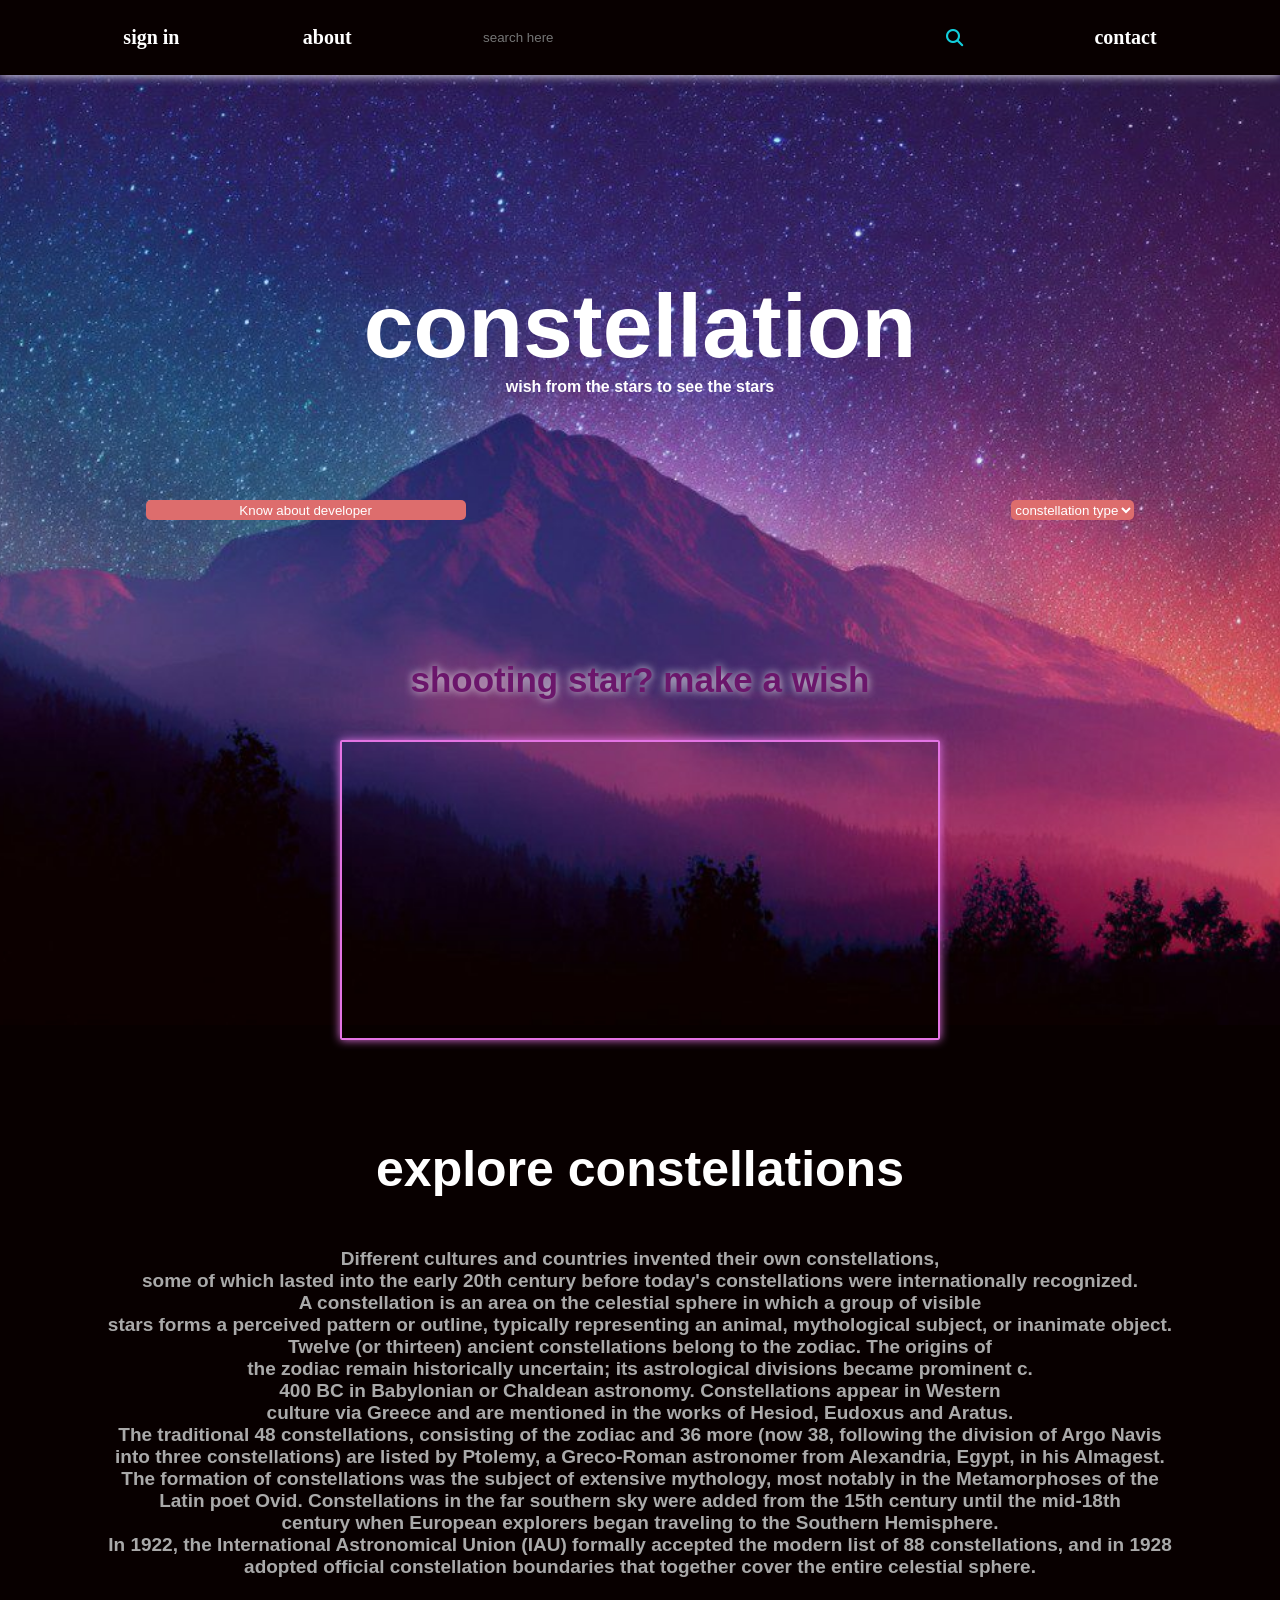
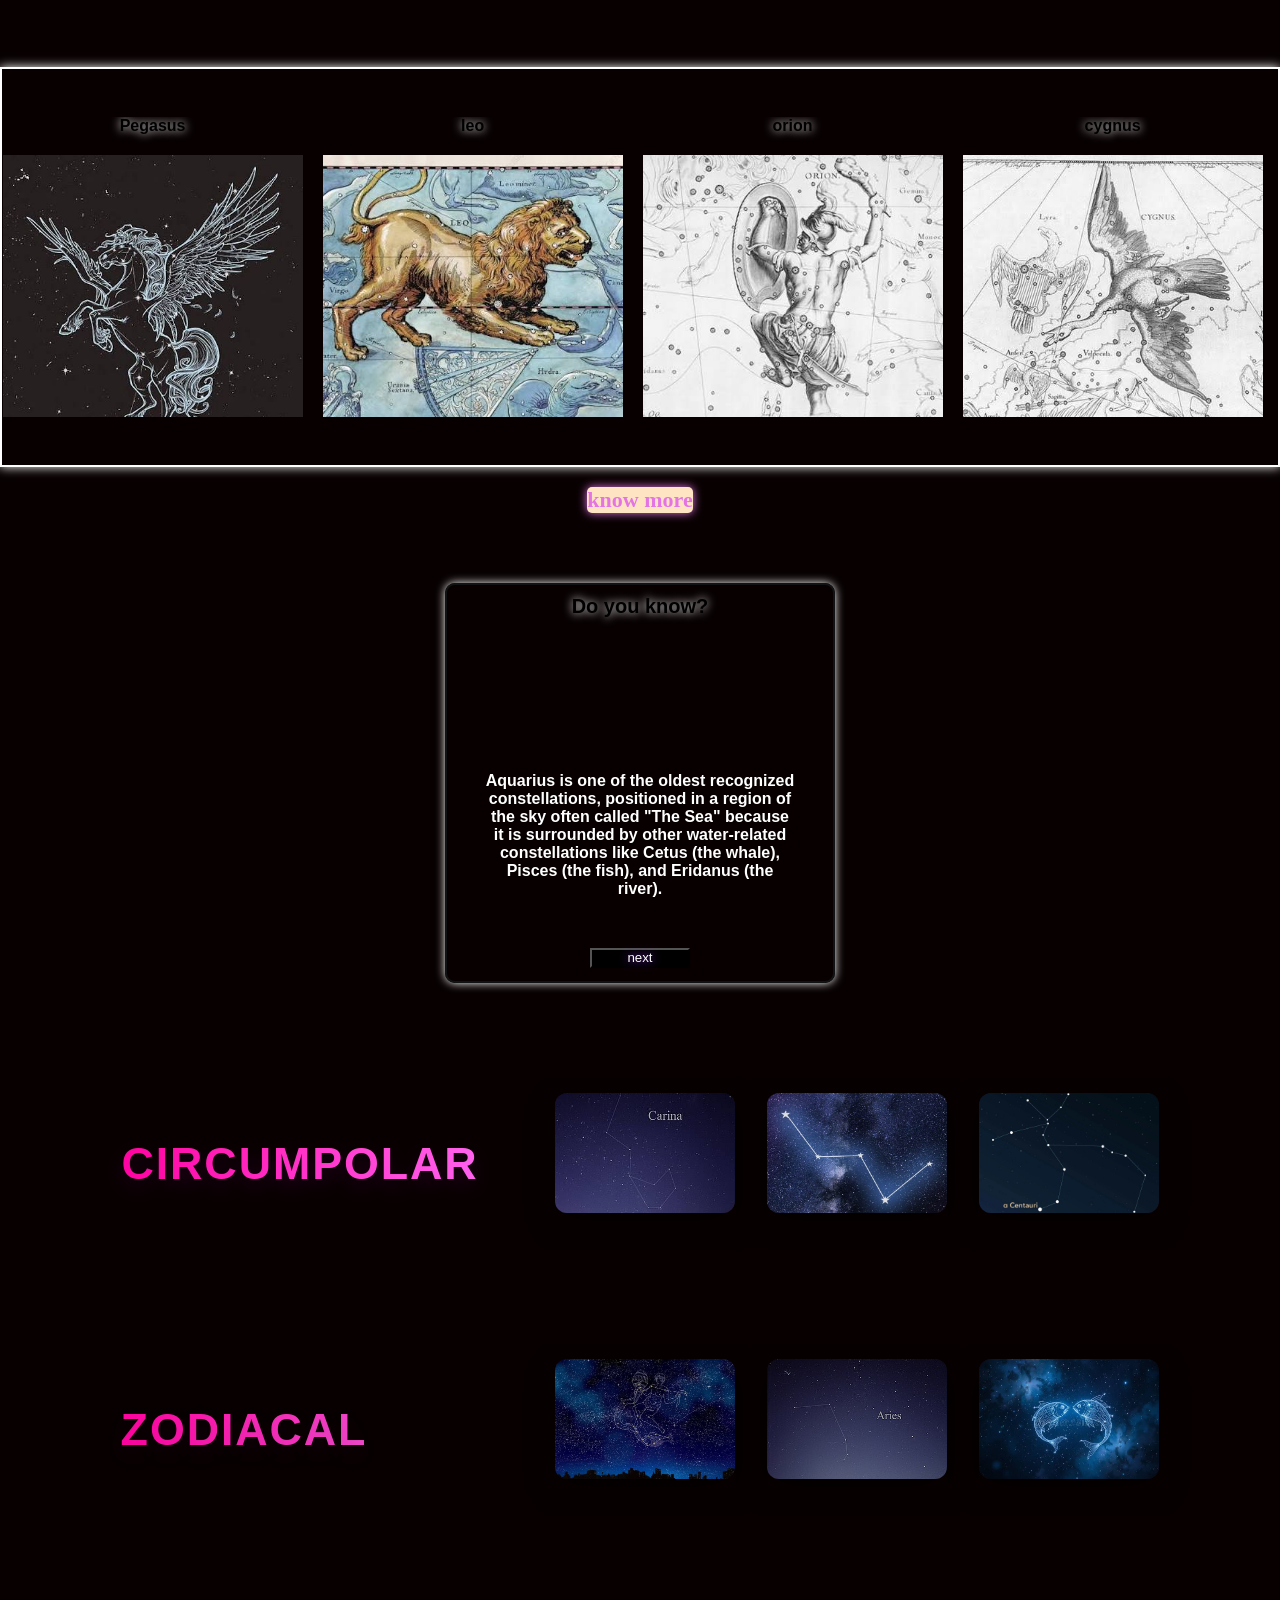
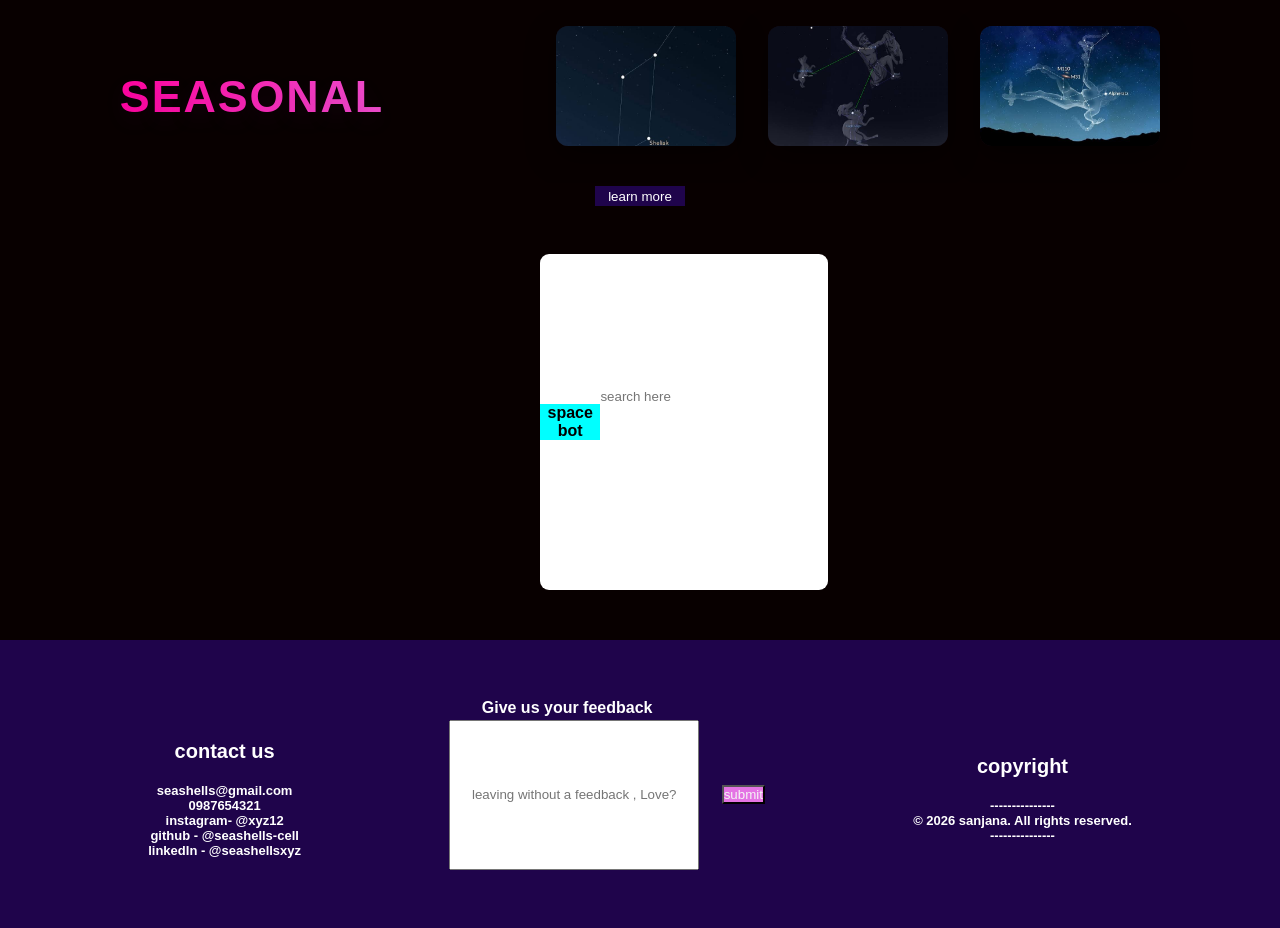
==== constellation.html @ c56fbf44 "new chatbot" ====
<!DOCTYPE html>
<html lang="en">
<head>
    <meta charset="UTF-8">
    <meta name="viewport" content="width=device-width, initial-scale=1.0">
    <title> about constellation</title>
    <link rel="stylesheet" href="style.css">
    <link rel="stylesheet" href="https://cdnjs.cloudflare.com/ajax/libs/font-awesome/6.5.2/css/all.min.css">
    <a href="contact.html"></a>
</head>
<body class = "starbody">
  <div class = "star-nav">
    <a href="index.html">sign in</a>

    <a href="constellation.html">about</a>

    <div id = "search-nav">
        <input id="searchbtn" type = "search" placeholder="search here">
        <i class="fa-solid fa-magnifying-glass"></i></input>
    </div>

    <p id="contactme">contact</p>

  </div>

   <div class ="content-box">
    <p id ="tag1"> constellation</p>
    <p id ="tagline">wish from the stars to see the stars</p>

    <div id="drop">
        <div id="btnme">
       <button id="aboutauthor"> Know   about   developer  </button>
    </div>
        
    <div id="types">
        <select id="types12" name="types">
        <option value="">constellation type</option>
       <option value="circumpolar">circumpolar</option>
        <option value="zodiacal">zodiacal</option>
        <option value="seasonal">seasonal</option>
        </select>
    </div>
    </div>
     
     <div id="shoot-container">
            <p id="shoot"> shooting star? make a wish</p>
        </div>

    <div id="media">
        <video id="video" autoplay muted loop>
            <source src="star.mp4.mp4" type="video/mp4">
        </video>
    </div>

    <div class="explore">
        <p id="exploremore"> explore constellations</p>
        <p id="define"> Different cultures and countries invented their own constellations, <br>
            some of which lasted into the early 20th century before today's constellations were internationally recognized.<br>
            A constellation is an area on the celestial sphere in which a group of visible <br>
            stars forms a perceived pattern or outline, typically representing an animal, mythological subject, or inanimate object.<br>
            Twelve (or thirteen) ancient constellations belong to the zodiac. The origins of <br>
            the zodiac remain historically uncertain; its astrological divisions became prominent c. <br>
            400 BC in Babylonian or Chaldean astronomy. Constellations appear in Western <br>
            culture via Greece and are mentioned in the works of Hesiod, Eudoxus and Aratus. <br>
            The traditional 48 constellations, consisting of the zodiac and 36 more (now 38, following the division of Argo Navis <br>
            into three constellations) are listed by Ptolemy, a Greco-Roman astronomer from Alexandria, Egypt, in his Almagest. <br>
            The formation of constellations was the subject of extensive mythology, most notably in the Metamorphoses of the <br>
            Latin poet Ovid. Constellations in the far southern sky were added from the 15th century until the mid-18th <br>
             century when European explorers began traveling to the Southern Hemisphere. <br>

In 1922, the International Astronomical Union (IAU) formally accepted the modern list of 88 constellations, and in 1928 <br>
adopted official constellation boundaries that together cover the entire celestial sphere.
        </p>

        <div class="slider">
        <div id="box1">
            <p>Pegasus</p>
            <a href="https://en.wikipedia.org/wiki/Pegasus_(constellation)"><img src="pegasus1.png">
        </div>
        <div id="box1">
             <p>leo</p>
            <a href="https://en.wikipedia.org/wiki/Leo_(constellation)"><img src="leo1.png">
        </div>
        <div id="box1">
             <p>orion</p>
            <a href="https://en.wikipedia.org/wiki/Orion_(constellation)"><img src="orion2.png">
        </div>
        <div id="box1">
             <p>cygnus</p>
            <a href="https://en.wikipedia.org/wiki/cygnus_(constellation)"><img src="cygnus.png">
        </div>
        <div id="box1">
             <p>hercules</p>
            <a href="https://en.wikipedia.org/wiki/hercules_(constellation)"><img src="hercules.png">
        </div>
        <div id="box1">
             <p>ophiuchus</p>
            <a href="https://en.wikipedia.org/wiki/ophiuchus_(constellation)"><img src="ophicuchis.png">
        </div>
    </div>
    </div>
    
    <div id="knowmore">
        <a href="https://en.wikipedia.org"> know more</a>
    </div>

    <div class="fact-quiz">
        <h1 class="dyk"> Do you know?</h1>
        <div class="factu">

            <p id="one">
                Aquarius is one of the oldest recognized constellations, positioned in a region of the sky often called "The Sea" because it is surrounded by other water-related constellations like Cetus (the whale), Pisces (the fish), and Eridanus (the river).
            </p>

            <button id="clicki">
                next
            </button>
        </div>
    </div>

    <div class="circumploar">
        <h1 id="polarhead">Circumpolar</h1>
        <div id="polar1">
            <img src="carina.jpg">
        </div>
         <div id="polar2">
            <img src="cassiopeia.jpg">
        </div>
         <div id="polar3">
            <img src="centaurus.webp">
        </div>
    </div>

    <div class="zodiacal1">
        <h1 id="zohead">Zodiacal</h1>
        <div id="zo1">
            <img src="aqua.jpg">
        </div>
         <div id="zo2">
            <img src="AriesCC.jpg">
        </div>
         <div id="zo3">
            <img src="pi.jpg">
        </div>
    </div>

    <div class="seasonal1">
        <h1 id="seahead">seasonal</h1>
        <div id="sea1">
            <img src="lyra.jpg">
        </div>
         <div id="sea2">
            <img src="canis.jpg">
        </div>
         <div id="sea3">
            <img src="andro.jpg">
        </div>
    </div>

    <div id="btnn">
   <a href="https://www.wikipedia.org"><button>learn more</button></a>
    </div>

<div id="chatbot">
    <div id="chatnav">
        <p>space bot</p>
    </div>
    
    <div id="botfoot">
       <input id="searchbtn" type = "search" placeholder="search here">
       <i class="fa-regular fa-paper-plane"></i></input>
    </div>

</div>

<footer>
        <div id="last">
            <div id="contactji">
                <h1 id="cont"> contact us </h1>
                 <p>seashells@gmail.com</p>
                 <p>0987654321</p>
                 <p>instagram- @xyz12</p>
                 <p>github - @seashells-cell</p>
                 <p>linkedIn - @seashellsxyz</p>
            </div>

            <form id="feedback-1">
                <p id="enter">Give us your feedback</p>
                <input id="feedback" type= "text" placeholder="leaving without a feedback , Love?">
                <button id="sub"> submit </button>
            </form>

            <div id="success-popup" class="hidden">
                <p id="yeah">Your feedback has been submitted!</p>
           </div> 

            <div id="copyright">
                <h1 id="cont"> copyright </h1>
                 <p>---------------</p>
                 <p>© 2026 sanjana. All rights reserved.</p>
                 <p>---------------</p>
            </div>
        </div>
    </footer>

     <script src = "script.js"></script>
</body>
</html>
---- style.css ----
* {
    padding: 0;
    margin: 0;
    box-sizing: border-box;
}

body {
    background-image: url("body.png");
    background-size: cover;
    min-height: 100vh;
    overflow-x: hidden;
}

.herohome {
    background-image: url("hero.png");
    background-size: cover;
    display: flex;
    justify-content: center;
    flex-direction: column;
    align-items: center;
    border: 0.125rem solid rgb(119, 187, 233);
    height: 18.75rem;
    width: min(25rem, 90vw);
    border-radius: 0.625rem;
    margin: 1.25rem auto 0;
    padding-left: 0;
}

h1 {
    display: flex;
    justify-content: center;
    margin-top: 6.25rem;
    font-size: 1.25rem;
    font-family: 'Franklin Gothic Medium', 'Arial Narrow', Arial, sans-serif;
    font-weight: bolder;
    color: rgb(255, 255, 255);
}

#email {
    width: min(20rem, 100%);
    height: 2.1875rem;
    border-radius: 0.3125rem;
    margin-top: 0.625rem;
    margin-right: 0;
    border: none;
    cursor: pointer;
}

#email-label {
    font-size: 0.9375rem;
    font-family: 'Franklin Gothic Medium', 'Arial Narrow', Arial, sans-serif;
    font-weight: bold;
    color: rgb(255, 255, 255);
}

#user {
    width: min(20rem, 100%);
    height: 1.875rem;
    border-radius: 0.3125rem;
    margin-top: 0.625rem;
    margin-right: 0;
    border: none;
    cursor: pointer;
}

#username-label {
    font-size: 0.9375rem;
    font-family: 'Franklin Gothic Medium', 'Arial Narrow', Arial, sans-serif;
    font-weight: bold;
    color: rgb(255, 255, 255);
    margin-top: 0.625rem;
}

#password {
    width: min(20rem, 100%);
    height: 1.875rem;
    border-radius: 0.3125rem;
    margin-top: 0.625rem;
    margin-right: 0;
    border: none;
    cursor: pointer;
}

#password-label {
    font-size: 0.9375rem;
    font-family: 'Franklin Gothic Medium', 'Arial Narrow', Arial, sans-serif;
    font-weight: bold;
    color: rgb(255, 255, 255);
    margin-top: 0.625rem;
}

.button {
    display: flex;
    justify-content: space-evenly;
    align-items: center;
    margin-top: 2.25rem;
}

#signinbtn {
    font-weight: bold;
    width: 6.25rem;
    height: 1.875rem;
    background-color: rgb(255, 255, 255);
    border: none;
    cursor: pointer;
}

#signinbtn:hover {
    border: 0.125rem solid rgb(18, 206, 219);
}

#continue-btn {
    font-weight: bold;
    width: 6.25rem;
    height: 1.875rem;
    background-color: rgb(119, 187, 233);
    border: none;
    cursor: pointer;
}

#continue-btn:hover {
    border: 0.125rem solid rgb(18, 206, 219);
}

.starbody{
    background-image: none;
    background-color: rgb(8, 0, 0);
}

.star-nav {
    position: sticky;
    top: 0;
    z-index: 1000;
    height: 4.6875rem;
    width: 100%;
    display: flex;
    background-color:transparent;
    border-bottom: rgb(255, 255, 255);
    box-shadow: 0px 0px 10px rgb(255, 255, 255);
    justify-content: space-evenly;
    align-items: center;
}

a {
    text-decoration: none;
    color: white;
    font-size: 1.25rem;
    font-weight: bolder;
    font-family: Cambria, Cochin, Georgia, Times, 'Times New Roman', serif;
    transition: color 0.2s ease;
}

#contactme{
    text-decoration: none;
    color: white;
    font-size: 1.25rem;
    font-weight: bolder;
    font-family: Cambria, Cochin, Georgia, Times, 'Times New Roman', serif;
    transition: color 0.2s ease;
    cursor: pointer;
}

#contactme:hover{
    border: 0.125rem solid rgb(18, 206, 219);
}

.star-nav a:hover {
    border: 0.125rem solid rgb(18, 206, 219);
}

#search-nav {
    box-shadow: rgb(120, 120, 219);
    display: flex;
    justify-content: center;
    align-items: center;
    border-radius: 0.1875rem;
    height: 2.5rem;
    width: 31rem;
    border: none;
    cursor: pointer;
    padding: 0.5rem;
}

#searchbtn {
    width: 100%;
    height: 2.5rem;
    background-color: transparent;
    color: #ffffff;
    cursor: pointer;
    border: none;
    outline: none;
}

#search-nav i {
    font-size: 1.0625rem;
    display: flex;
    flex-direction: column;
    color: rgb(18, 206, 219);
    align-items: center;
    justify-content: center;
}

#search-nav:hover {
    border: 0.125rem solid rgb(18, 206, 219);
    background-color: rgb(32, 28, 75);
}

.content-box{
    background-image: url("first.png");
    background-size: cover;
    background-position: center;
    background-repeat: no-repeat;
    height : 950px;
    width: 100%;
    padding-top: 200px;
    font-size: clamp(2.25rem, 7vw, 6.25rem);
    font-weight: bolder;
    color: rgb(255, 255, 255);
}

#tag1{
    font-size: clamp(2.25rem, 7vw, 6.25rem);
    font-weight: bolder;
    color: rgb(255, 255, 255);
}

.content-box p{
    font-size: clamp(0.95rem, 2.4vw, 1rem);
    font-family: 'Franklin Gothic Medium', 'Arial Narrow', Arial, sans-serif;
    font-weight: bold;
    color: rgb(255, 255, 255);
    text-align: center;
}

#drop{
    display: flex;
    justify-content: space-evenly;
    align-items: center;
    margin-top: 6.5rem;
    gap: 25rem;
    border: none;
}

select{
    background-color: rgb(221, 109, 109);
    color: white;
    border: 2px solid rgb(235, 151, 151);
    border-radius: 5px;
    cursor: pointer;
    border: none;
    height: 20px;
}

#btnme{
    display: flex;
    justify-content: center;
    align-items: center;
}

#aboutauthor{
    background-color: rgb(221, 109, 109);
    color: white;
    border: 2px solid rgb(235, 151, 151);
    border-radius: 5px;
    cursor: pointer;
    width: 20rem;
    height: 20px;
    border: none;
}

#aboutauthor:hover{
    border: 2px solid rgb(18, 206, 219);
    background-color: rgb(32, 28, 75);
}

#types{
    display: flex;
    justify-content: center;
    align-items: center;
    cursor: pointer;
    height: 20px;
}

#types12:hover{
    border: 2px solid rgb(18, 206, 219);
    background-color: rgb(32, 28, 75);
}

#media{
    display: flex;
    align-items: center;
    justify-content: center;
    gap: 20px;
    border: 2px solid #e474e4;
    box-shadow: 0px 0px 10px #e474e4;
    border-radius: 2px;
    height: 300px;
    width: min(600px, 90vw);
    margin: 40px auto 0;
}

#facts {
    position: relative;
    display: flex;
    justify-content: center;
    align-items: center;
    width: min(40rem, 90vw);
    min-height: 14rem;
    margin: 3rem auto 0;
    padding: 3rem 1.5rem 1.5rem;
    border: 2px solid #e474e4;
    box-shadow: 0px 0px 10px #e474e4;
    border-radius: 0.5rem;
    background: rgba(255, 255, 255, 0.08);
    overflow: hidden;
}

#facthead {
    position: absolute;
    top: 1rem;
    left: 50%;
    transform: translateX(-50%);
    margin: 0;
    font-size: 1.5rem;
    font-family: 'Franklin Gothic Medium', 'Arial Narrow', Arial, sans-serif;
    font-weight: bold;
    color: rgb(255, 255, 255);
}

.fact-text {
    position: absolute;
    inset: 0;
    display: flex;
    align-items: center;
    justify-content: center;
    padding: 3rem 1.5rem 1.5rem;
    margin: 0;
    text-align: center;
    font-size: 1rem;
    line-height: 1.6;
    font-family: 'Franklin Gothic Medium', 'Arial Narrow', Arial, sans-serif;
    color: rgb(255, 255, 255);
    opacity: 0;
    pointer-events: none;
    transition: opacity 0.3s ease;
}

.fact-text.active {
    opacity: 1;
    pointer-events: auto;
}

#fact-next {
    position: absolute;
    right: 1rem;
    bottom: 1rem;
    cursor: pointer;
    color: rgb(255, 255, 255);
    font-size: 1.2rem;
}

#video{
    width: min(500px, 100%);
    height: auto;
    display: block;
    margin: 0 auto;
}

#shoot-container {
    display: flex;
    justify-content: center;
    align-items: center;
    margin-top: 40px;
}

#shoot {
    font-size: 35px;
    font-family: 'Franklin Gothic Medium', 'Arial Narrow', Arial, sans-serif;
    font-weight: bold;
    color: #6b166b;
    margin-top: 100px;
    text-align: center;
    text-shadow: 0px 0px 8px rgb(229, 227, 233);
}

.explore{
    margin-top: 100px;
}

#exploremore{
    font-size: 50px;
    color: rgb(255, 255, 255);
}

#define{
    margin-top: 50px;
    padding-bottom: 25px;
    font-size: 19px;
    color: darkgray;
}

.slider{
    display: flex;
    justify-content: flex-start;
    align-items: center;
    gap: 10px;
    height: 400px;
    margin-top: 4rem;
    width: 100%;
    border: 2px solid white;
    box-shadow: 0px 0px 10px #ffffff;
    overflow-x: auto;
    scroll-snap-type: x mandatory;
    padding: 0.85rem;
    cursor: pointer;
}

.slider img{
    display: block;
    width: 100%;
    height: 100%;
    object-fit: cover;
    transition: transform 0.25s ease;
}

.slider img:hover {
    transform: scale(1.05);
}

#box1{
    flex: 0 0 auto;
    height: 300px;
    width: 300px;
    overflow: hidden;
    scroll-snap-align: start;
    transition: transform 0.3s ease;
}

#box1 p{
   color: rgb(0, 0, 0);
   text-shadow: 0px 0px 10px#ffffff;
   margin-bottom: 20px;
}

#box1:hover{
  transform: scale(1.1); 
  z-index: 10; 
}

#knowmore{
    display: flex;
    justify-content: center;
    align-items: center;
    margin-top: 20px;
}

#knowmore a{
    background-color: bisque;
    color: #e474e4;
    box-shadow: 0px 0px 10px#e474e4;
    border-radius: 5px;
    text-align: center;
    font-size: 22px;
}

#knowmore a:hover{
    background-color: black;
    color: white;
    border: 2px solid white;
    box-shadow: 0px 0px 10px#ffffff;
}

.fact-quiz{
    display: flex;
    flex-direction: column;
    align-items: center;
    height: 400px;
    min-height: 400px;
    width: min(390px, 90vw);
    border: 2px solid rgb(17, 18, 19);
    box-shadow: 0px 0px 10px#ffffff;
    margin: 70px auto 0;
    border-radius: 10px;
    gap: 100px;
}

.fact-quiz p{
    font-family: 'Gill Sans', 'Gill Sans MT', Calibri, 'Trebuchet MS', sans-serif;
}

.dyk{
    margin: 10px 0 40px 0;
    text-align: center;
    color: black;
    text-shadow:0px 0px 10px #ffffff;
}

.factu{
    width: 80%;
    flex: 1;
    display: flex;
    flex-direction: column;
    justify-content: center;
    align-items: center;
    text-align: center;
}

#clicki{
    margin-top: 50px;
    background-color: rgb(0, 0, 0);
    color: white;
    width: 100px;
    height: 20px;
    text-shadow: 0px 0px 10px blueviolet;
    cursor: pointer;
}

#clicki:hover{
    border: 2px solid white;
    box-shadow: 0px 0px 10px white;
}

@media (max-width: 600px) {
    body {
        overflow-x: hidden;
    }

    .star-nav a,
    #contactme {
        font-size: 1rem;
    }

    #search-nav {
        width: 100%;
    }

    #searchbtn {
        font-size: 0.95rem;
    }

    #aboutauthor {
        width: min(18rem, 80vw);
    }

    #shoot {
        font-size: clamp(1.6rem, 7vw, 2.5rem);
        margin-top: 2.5rem;
    }

    #exploremore {
        font-size: clamp(2rem, 8vw, 3rem);
    }

    .slider {
        height: 18rem;
    }

    #box1 {
        width: 13.75rem;
        height: 13.75rem;
    }

#enter {
        margin-right: 0;
    }

    .circumploar img,
    .zodiacal1 img,
    .seasonal1 img {
        width: 9rem;
        height: 6rem;
    }
}

.circumploar{
    display: flex;
    align-items: center;
    justify-content: center;
    gap: 1rem;
    flex-wrap: nowrap;
    overflow-x: auto;
    padding: 1rem;
    margin-top: 5.85rem;
    cursor: pointer;
}

.circumploar #polarhead{
    font-size: clamp(1.5rem, 3.5vw, 3rem);
    margin: 0;
    padding-right: 2.75rem;
    text-transform: uppercase;
    letter-spacing: 0.12rem;
    background: linear-gradient(90deg,#ff049f 0%, #ff72f8 100%);
    -webkit-background-clip: text;
    background-clip: text;
    color: transparent;
    text-shadow: 0 8px 20px rgba(255, 3, 255, 0.12);
    flex: 0 0 auto;
}

.circumploar img{
    width: 180px;
    height: 120px;
    margin-left: 1rem;
    object-fit: cover;
    border-radius: 12px;
    box-shadow: 0 10px 30px rgba(0,0,0,0.45), 0 0 12px rgba(228,116,228,0.14) inset;
    transition: transform 220ms ease, box-shadow 220ms ease, filter 220ms ease;
    flex: 0 0 auto;
}

.circumploar img:hover{
    transform: translateY(-6px) scale(1.06);
    box-shadow: 0 18px 36px rgba(0,0,0,0.55), 0 0 22px rgba(226,116,226,0.35);
    filter: saturate(1.12) contrast(1.04);
}

.zodiacal1{
    display: flex;
    align-items: center;
    justify-content: center;
    gap: 1rem;
    flex-wrap: nowrap;
    overflow-x: auto;
    padding: 1rem;
    margin-top: 5.85rem;
    cursor: pointer;
}

.zodiacal1 #zohead{
    font-size: clamp(1.5rem, 3.5vw, 3rem);
    margin: 0;
    padding-right: 9.75rem;
    text-transform: uppercase;
    letter-spacing: 0.12rem;
    background: linear-gradient(90deg, #ff049f 0%, #e474e4 100%);
    -webkit-background-clip: text;
    background-clip: text;
    color: transparent;
    text-shadow: 0 8px 20px rgba(107,22,107,0.12);
    flex: 0 0 auto;
}

.zodiacal1 img{
    width: 180px;
    height: 120px;
    margin-left: 1rem;
    object-fit: cover;
    border-radius: 12px;
    box-shadow: 0 10px 30px rgba(0,0,0,0.45), 0 0 12px rgba(228,116,228,0.14) inset;
    transition: transform 220ms ease, box-shadow 220ms ease, filter 220ms ease;
    flex: 0 0 auto;
}

.zodiacal1 img:hover{
    transform: translateY(-6px) scale(1.06);
    box-shadow: 0 18px 36px rgba(0,0,0,0.55), 0 0 22px rgba(226,116,226,0.35);
    filter: saturate(1.12) contrast(1.04);
}

.seasonal1{
    display: flex;
    align-items: center;
    justify-content: center;
    gap: 1rem;
    flex-wrap: nowrap;
    overflow-x: auto;
    padding: 1rem;
    margin-top: 5.85rem;
    cursor: pointer;
}

.seasonal1 #seahead{
    font-size: clamp(1.5rem, 3.5vw, 3rem);
    margin: 0;
    padding-right: 8.75rem;
    text-transform: uppercase;
    letter-spacing: 0.12rem;
    background: linear-gradient(90deg,#ff049f 0%, #e474e4 100%);
    -webkit-background-clip: text;
    background-clip: text;
    color: transparent;
    text-shadow: 0 8px 20px rgba(107,22,107,0.12);
    flex: 0 0 auto;
}

.seasonal1 img{
    width: 180px;
    height: 120px;
    margin-left: 1rem;
    object-fit: cover;
    border-radius: 12px;
    box-shadow: 0 10px 30px rgba(0,0,0,0.45), 0 0 12px rgba(228,116,228,0.14) inset;
    transition: transform 220ms ease, box-shadow 220ms ease, filter 220ms ease;
    flex: 0 0 auto;
    cursor: pointer;
}

.seasonal1 img:hover{
    transform: translateY(-6px) scale(1.06);
    box-shadow: 0 18px 36px rgba(0,0,0,0.55), 0 0 22px rgba(226,116,226,0.35);
    filter: saturate(1.12) contrast(1.04);
}

#btnn{
    display: flex;
    justify-content: center;
    align-items: center;
}

#btnn button{
   background-color: #1f044b;
   color: white;
   width: 90px;
   height: 20px;
   border: none;
   cursor: pointer;
}

#btnn button:hover{
    border: 1px solid rgb(255, 248, 248);
    color: rgb(255, 118, 187);
    background-color: rgb(80, 6, 21);
    box-shadow: 0px 0px 10px rgb(255, 255, 255);
}

#last{
    display: flex;
    justify-content: space-evenly;
    align-items: center;
    background-color: #1f044b;
    margin-top: 50px;
}

#contactji{
    padding-bottom: 70px;
}

#contactji p{
    font-size: 13px;
    font-family: 'Lucida Sans', 'Lucida Sans Regular', 'Lucida Grande', 'Lucida Sans Unicode', Geneva, Verdana, sans-serif;
}

#cont{
    font-weight: bold;
    padding-bottom: 20px;
}

#copyright{
    padding-bottom: 70px;
}

#copyright p{
    font-size: 13px;
    font-family: 'Lucida Sans', 'Lucida Sans Regular', 'Lucida Grande', 'Lucida Sans Unicode', Geneva, Verdana, sans-serif;
}

#cont{
    font-weight: bold;
    padding-bottom: 20px;
}

#enter{
    margin-right: 80px;
}

#feedback-1 input{
    height: 150px;
    width: 250px;
    text-align: center;
    cursor: pointer;
}

#feedback-1 button{
    background-color: #e474e4;
    color: #f5f5f5;
    cursor: pointer;
}

#feedback input {
        width: min(90vw, 250px);
        height: 6.25rem;
    }

#success-popup {
  position: fixed;
  top: 50%;
  left: 50%;
  transform: translate(-50%, -50%);
  background-color: #000000;
  color: #ffffff;
  padding: 20px;
  border-radius: 8px;
  box-shadow: 0px 4px 15px rgba(0, 0, 0, 0.2);
  text-align: center;
  z-index: 1000;
}

.hidden {
  display: none;
}

@media (max-width: 980px) {
    .star-nav {
        flex-wrap: wrap;
        height: auto;
        padding: 1rem 0.75rem;
        gap: 0.75rem;
    }

    #search-nav {
        width: min(90vw, 31rem);
        order: 3;
    }

    .content-box {
        height: auto;
        padding: 7rem 1rem 2rem;
    }

    #drop {
        flex-direction: column;
        gap: 1rem;
        margin-top: 3rem;
    }

    #media {
        width: min(90vw, 600px);
        margin: 2.5rem auto 0;
    }

    #video {
        display: block;
        width: 100%;
        height: auto;
        margin: 0 auto;
    }

    .fact-quiz {
        width: min(90vw, 390px);
        margin: 4.375rem auto 0;
    }

    #define {
        padding: 0 1rem;
        font-size: 1rem;
    }

    .circumploar,
    .zodiacal1,
    .seasonal1 {
        justify-content: center;
        flex-wrap: wrap;
    }

    #last {
        flex-direction: column;
        text-align: center;
        padding: 1.5rem 1rem;
        gap: 1.5rem;
    }
}

#chatbot{
    display: flex;
    justify-content: center;
    align-items: center;
    height: 21rem;
    width: 18rem;
    background-color: #ffffff;
    border-radius: 9px;
    margin-top: 3rem;
    margin-left: 540px;
}

#chatnav p{
    background-color: aqua;
    color: #000000;
    width: 100%;
    text-align: center;
}
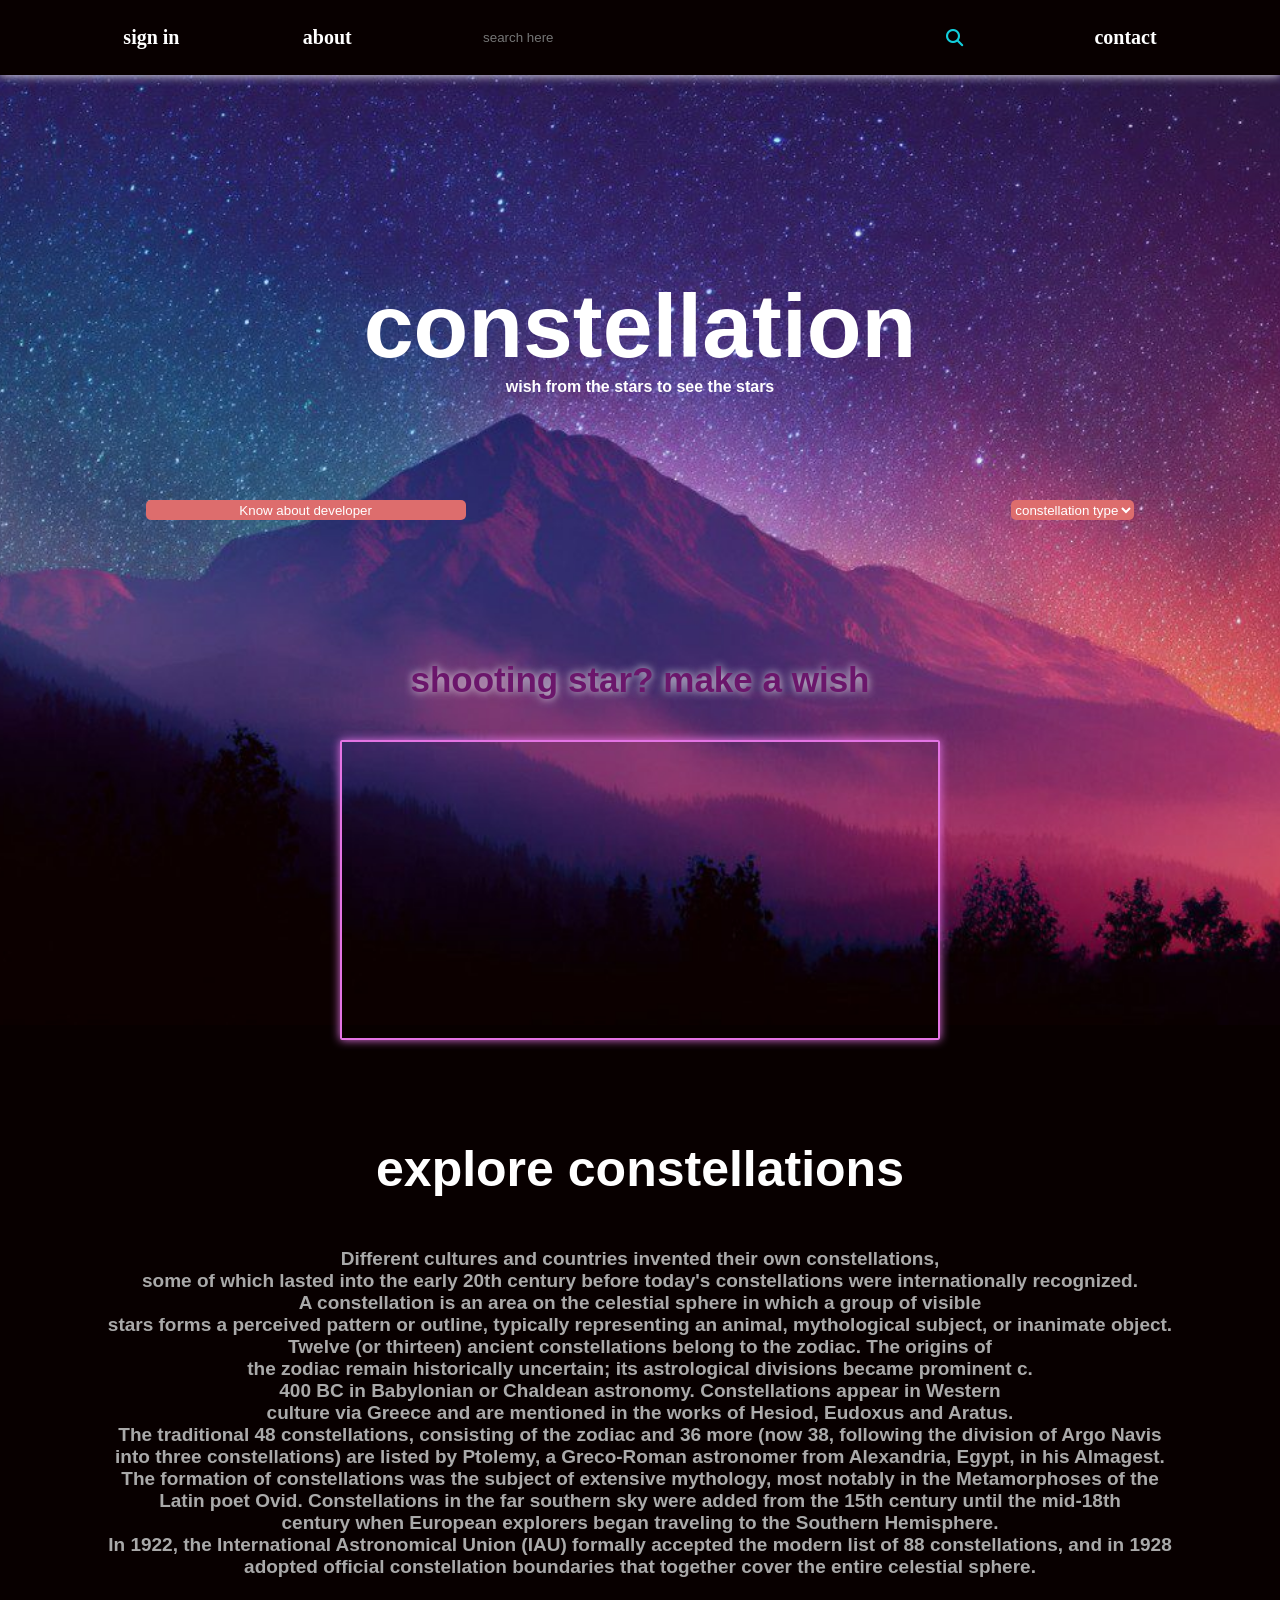
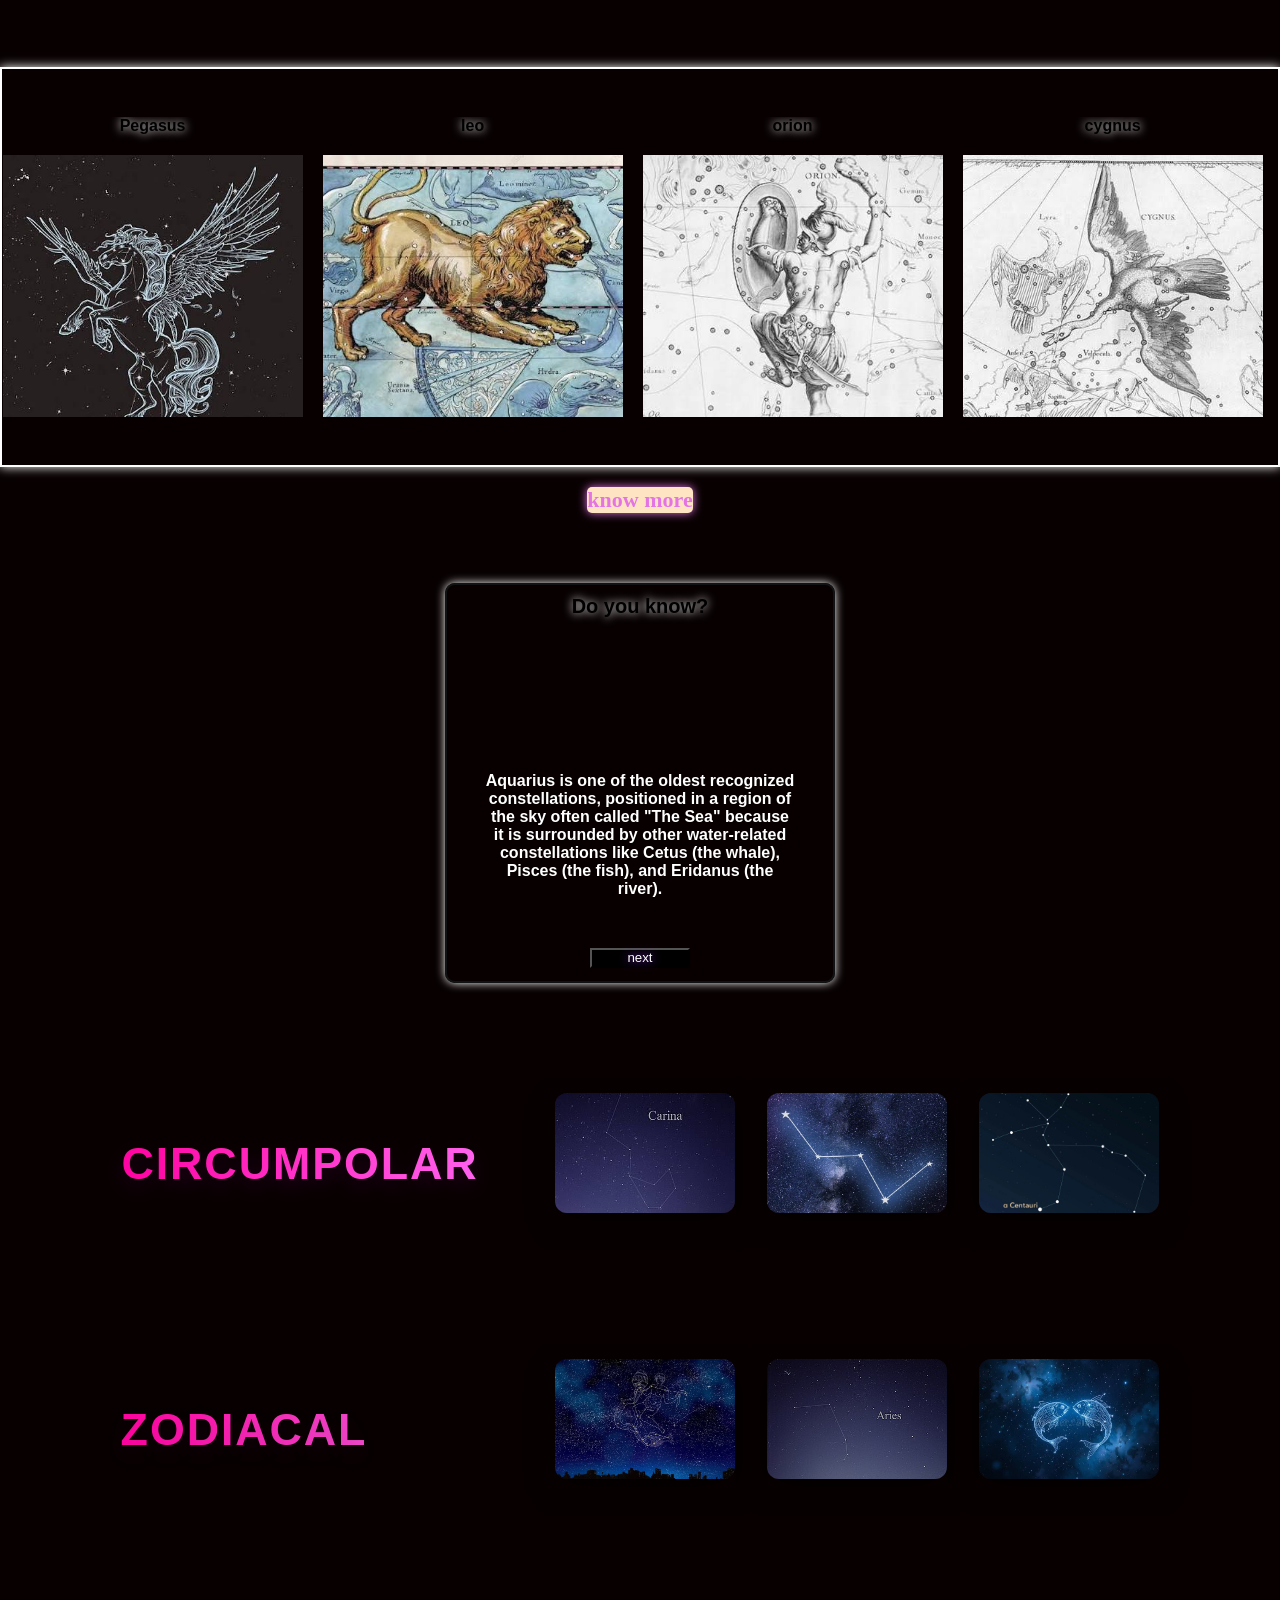
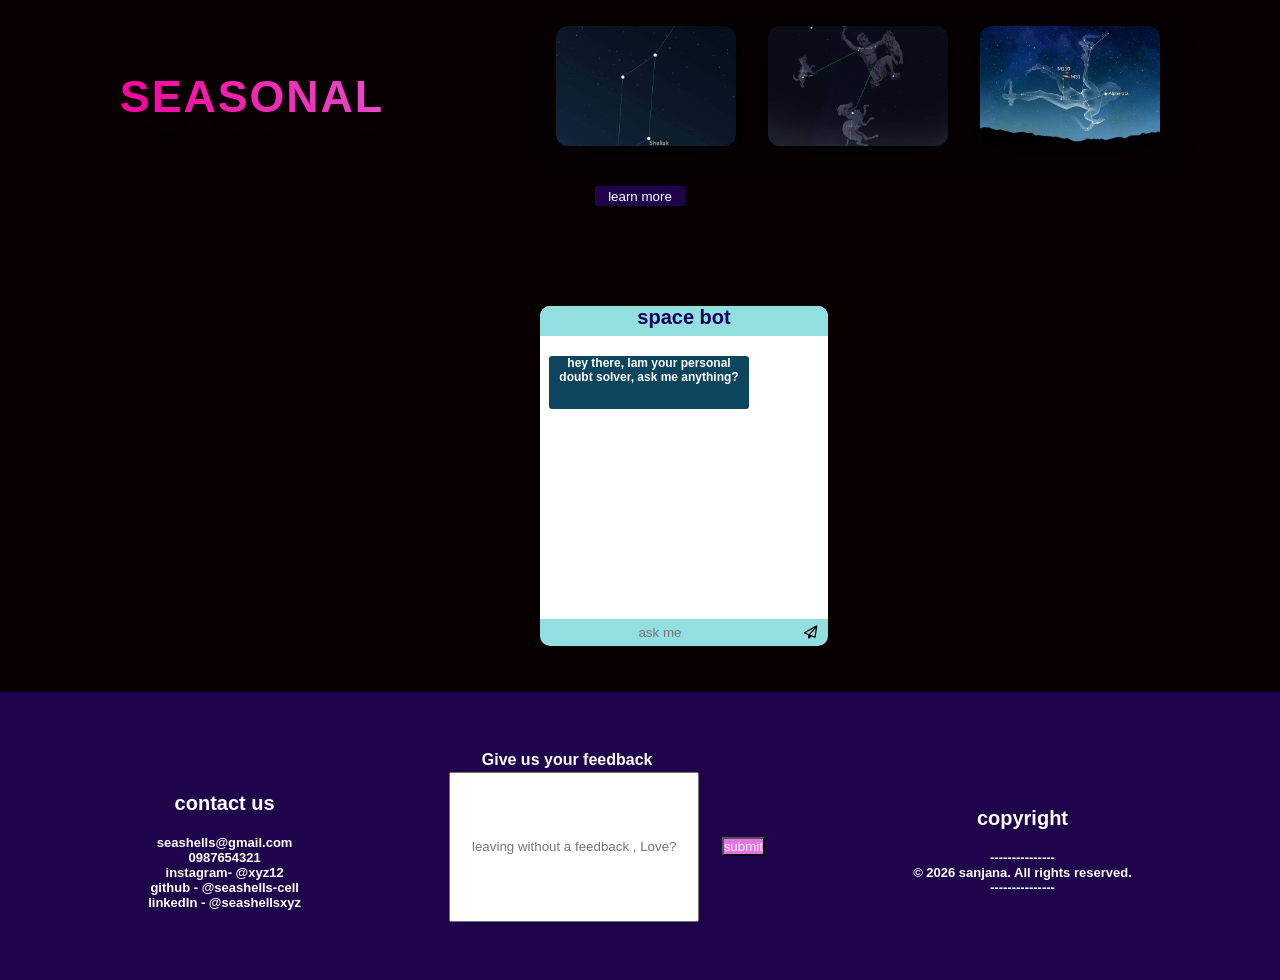
==== commit 887b7e2f: "added bot" ====
--- a/constellation.html
+++ b/constellation.html
@@ -162,13 +162,24 @@
     </div>
 
 <div id="chatbot">
+    
     <div id="chatnav">
-        <p>space bot</p>
+        <h1>space bot</h1>
+    </div>
+    
+    <div id="botmsg">
+        <p id="hey">
+            hey there, Iam your personal doubt solver, ask me anything?
+        </p>
     </div>
     
     <div id="botfoot">
-       <input id="searchbtn" type = "search" placeholder="search here">
-       <i class="fa-regular fa-paper-plane"></i></input>
+       <input id="searchbtn" type = "search" placeholder="ask me"></input>
+    
+       <button id="sendbtn">
+       <i class="fa-regular fa-paper-plane"></i>
+    </button>
+
     </div>
 
 </div>
--- a/style.css
+++ b/style.css
@@ -862,20 +862,60 @@
 }
 
 #chatbot{
-    display: flex;
-    justify-content: center;
-    align-items: center;
     height: 21rem;
     width: 18rem;
     background-color: #ffffff;
-    border-radius: 9px;
     margin-top: 3rem;
     margin-left: 540px;
-}
-
-#chatnav p{
-    background-color: aqua;
-    color: #000000;
+    border-radius: 10px;
+}    
+
+#chatnav h1{
+    display: flex;
+    background-color: rgb(147, 223, 223);
+    border-top-left-radius: 10px;
+    border-top-right-radius: 10px;
+    color: #0f015a;
+    font-size: 20px;
+    height: 30px;
     width: 100%;
     text-align: center;
 }
+
+#botfoot{
+    display: flex;
+    margin-top: 210px;
+}
+
+#botfoot input{
+    height: 27px;
+    width: 100%;
+    color: #000000;
+    background-color: rgb(147, 223, 223);
+    text-align: center;
+    border-bottom-left-radius: 10px;
+}
+
+#sendbtn{
+    height: 27px;
+    width: 40px;
+    border: none;
+    background-color: rgb(147, 223, 223);
+    object-fit: cover;
+    border-bottom-right-radius: 10px;
+    cursor: pointer;
+}
+
+#botmsg{
+  background-color: #0d445e;
+  margin-top: 20px;
+  margin-left: 9px;
+  border-radius: 3px;
+  height: 53px;
+  width: 200px;
+}
+
+#hey{
+    font-size: 12px;
+    color: rgb(255, 255, 255);
+}
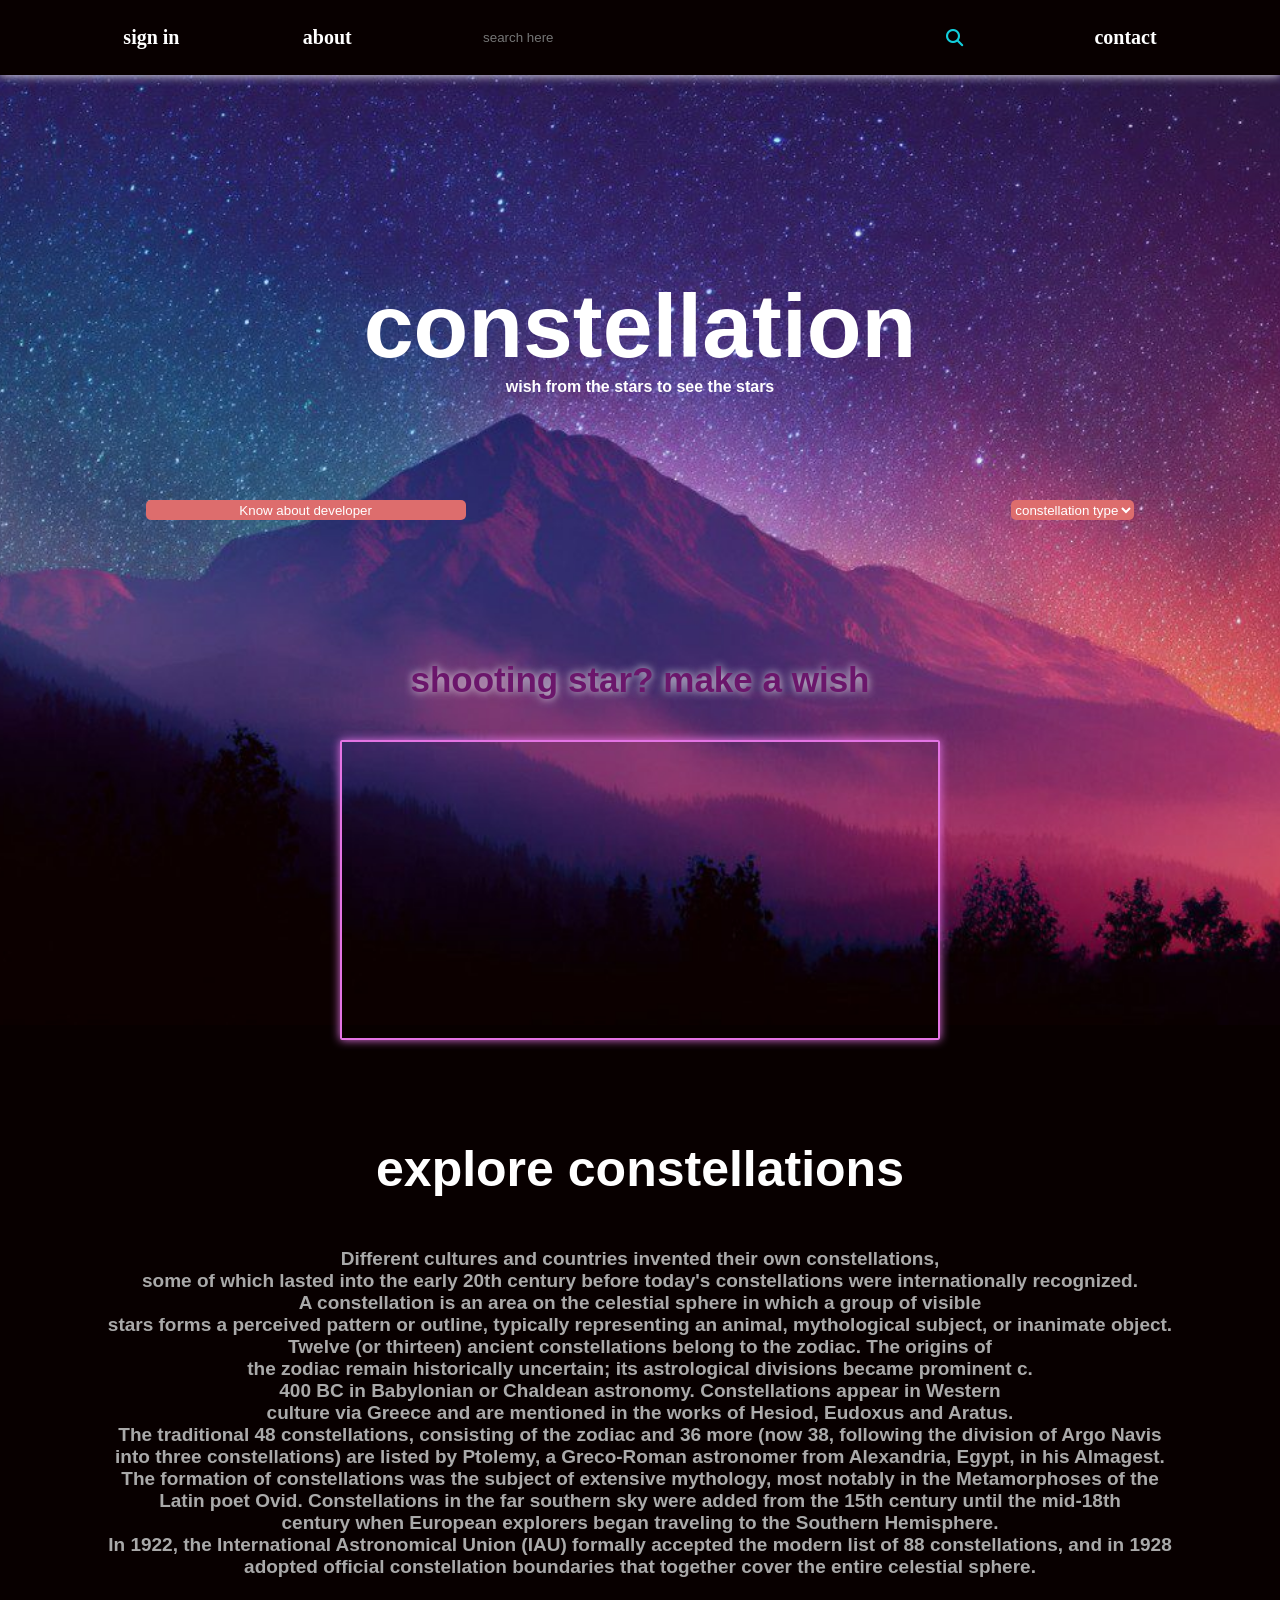
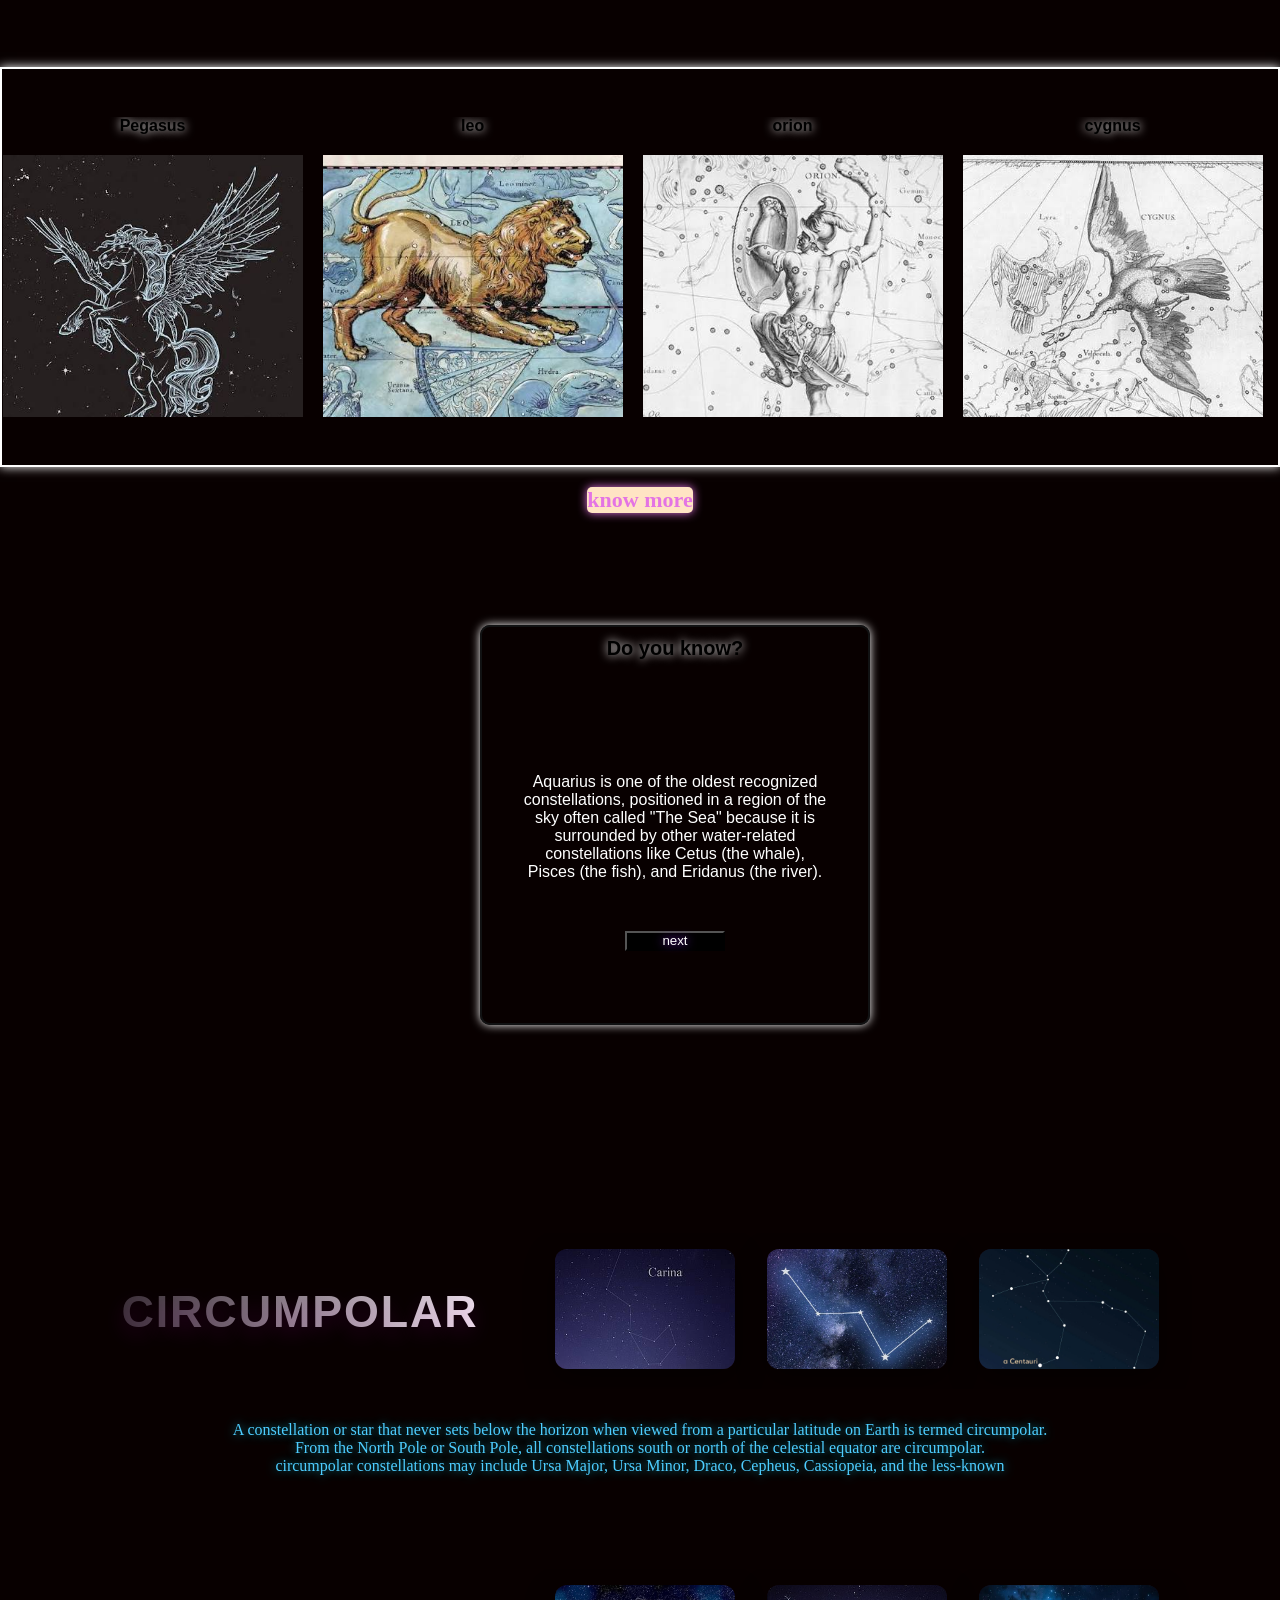
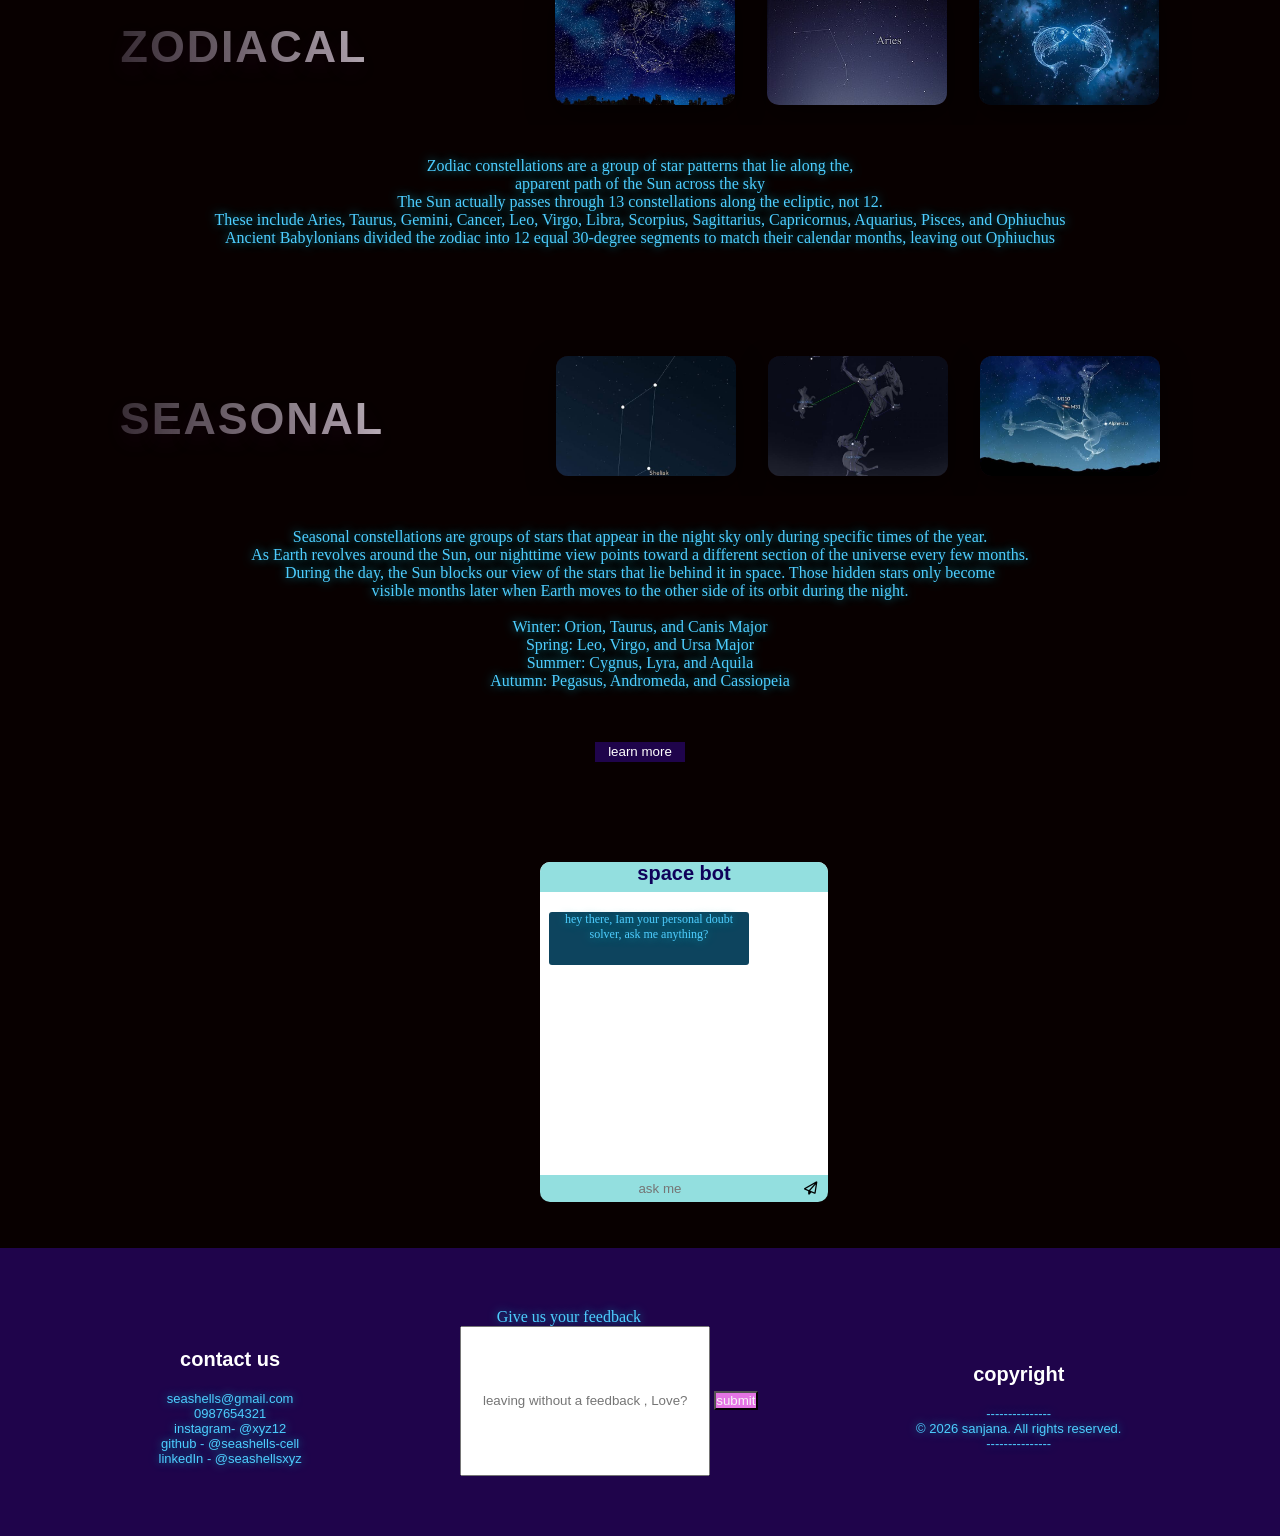
==== commit a9f20f1a: "added content" ====
--- a/constellation.html
+++ b/constellation.html
@@ -15,8 +15,8 @@
     <a href="constellation.html">about</a>
 
     <div id = "search-nav">
-        <input id="searchbtn" type = "search" placeholder="search here">
-        <i class="fa-solid fa-magnifying-glass"></i></input>
+        <input id="searchbtn" type = "search" placeholder="search here"></input>
+        <i class="fa-solid fa-magnifying-glass"></i>
     </div>
 
     <p id="contactme">contact</p>
@@ -73,27 +73,27 @@
         </p>
 
         <div class="slider">
-        <div id="box1">
+        <div class="box1">
             <p>Pegasus</p>
             <a href="https://en.wikipedia.org/wiki/Pegasus_(constellation)"><img src="pegasus1.png">
         </div>
-        <div id="box1">
+        <div class="box1">
              <p>leo</p>
             <a href="https://en.wikipedia.org/wiki/Leo_(constellation)"><img src="leo1.png">
         </div>
-        <div id="box1">
+        <div class="box1">
              <p>orion</p>
             <a href="https://en.wikipedia.org/wiki/Orion_(constellation)"><img src="orion2.png">
         </div>
-        <div id="box1">
+        <div class="box1">
              <p>cygnus</p>
             <a href="https://en.wikipedia.org/wiki/cygnus_(constellation)"><img src="cygnus.png">
         </div>
-        <div id="box1">
+        <div class="box1">
              <p>hercules</p>
             <a href="https://en.wikipedia.org/wiki/hercules_(constellation)"><img src="hercules.png">
         </div>
-        <div id="box1">
+        <div class="box1">
              <p>ophiuchus</p>
             <a href="https://en.wikipedia.org/wiki/ophiuchus_(constellation)"><img src="ophicuchis.png">
         </div>
@@ -104,6 +104,7 @@
         <a href="https://en.wikipedia.org"> know more</a>
     </div>
 
+    </div>
     <div class="fact-quiz">
         <h1 class="dyk"> Do you know?</h1>
         <div class="factu">
@@ -131,6 +132,14 @@
         </div>
     </div>
 
+    <div id="funcircum">
+        <p id="fncir">
+            A constellation or star that never sets below the horizon when viewed from a particular latitude on Earth is termed circumpolar. <br>
+            From the North Pole or South Pole, all constellations south or north of the celestial equator are circumpolar.<br>
+            circumpolar constellations may include Ursa Major, Ursa Minor, Draco, Cepheus, Cassiopeia, and the less-known<br
+             Camelopardalis, Lynx and Lacerta.
+        </p>
+
     <div class="zodiacal1">
         <h1 id="zohead">Zodiacal</h1>
         <div id="zo1">
@@ -144,6 +153,17 @@
         </div>
     </div>
 
+    <div id="funcircum">
+        <p id="fncir">
+          Zodiac constellations are a group of star patterns that lie along the,<br>
+           apparent path of the Sun across the sky<br>
+            The Sun actually passes through 13 constellations along the ecliptic, not 12.<br>
+         These include Aries, Taurus, Gemini, Cancer, Leo, Virgo, Libra, Scorpius, Sagittarius, Capricornus, Aquarius, Pisces, and Ophiuchus<br>
+          Ancient Babylonians divided the zodiac into 12 equal 30-degree segments to match their calendar months, leaving out Ophiuchus<br
+           and standardizing the time the Sun spends in each sign
+         </p>
+    </div>
+
     <div class="seasonal1">
         <h1 id="seahead">seasonal</h1>
         <div id="sea1">
@@ -155,6 +175,19 @@
          <div id="sea3">
             <img src="andro.jpg">
         </div>
+    </div>
+     <div id="funcircum">
+        <p id="fncir">
+         Seasonal constellations are groups of stars that appear in the night sky only during specific times of the year. <br>
+          As Earth revolves around the Sun, our nighttime view points toward a different section of the universe every few months.<br>
+           During the day, the Sun blocks our view of the stars that lie behind it in space. Those hidden stars only become <br>
+           visible months later when Earth moves to the other side of its orbit during the night.<br>
+           <br>
+           Winter: Orion, Taurus, and Canis Major<br>
+           Spring: Leo, Virgo, and Ursa Major<br>
+           Summer: Cygnus, Lyra, and Aquila<br>
+           Autumn: Pegasus, Andromeda, and Cassiopeia
+         </p>
     </div>
 
     <div id="btnn">
--- a/style.css
+++ b/style.css
@@ -61,6 +61,7 @@
     margin-right: 0;
     border: none;
     cursor: pointer;
+    gap: 1rem;
 }
 
 #username-label {
@@ -109,17 +110,14 @@
     border: 0.125rem solid rgb(18, 206, 219);
 }
 
-#continue-btn {
-    font-weight: bold;
-    width: 6.25rem;
-    height: 1.875rem;
-    background-color: rgb(119, 187, 233);
-    border: none;
-    cursor: pointer;
-}
-
-#continue-btn:hover {
-    border: 0.125rem solid rgb(18, 206, 219);
+#usererror{
+    font-size: 13px;
+    color: red;
+}
+
+#passerror{
+    font-size: 13px;
+    color: red;
 }
 
 .starbody{
@@ -427,7 +425,7 @@
     transform: scale(1.05);
 }
 
-#box1{
+.box1{
     flex: 0 0 auto;
     height: 300px;
     width: 300px;
@@ -436,13 +434,13 @@
     transition: transform 0.3s ease;
 }
 
-#box1 p{
+.box1 p{
    color: rgb(0, 0, 0);
    text-shadow: 0px 0px 10px#ffffff;
    margin-bottom: 20px;
 }
 
-#box1:hover{
+.box1:hover{
   transform: scale(1.1); 
   z-index: 10; 
 }
@@ -475,17 +473,17 @@
     flex-direction: column;
     align-items: center;
     height: 400px;
-    min-height: 400px;
     width: min(390px, 90vw);
     border: 2px solid rgb(17, 18, 19);
     box-shadow: 0px 0px 10px#ffffff;
-    margin: 70px auto 0;
     border-radius: 10px;
-    gap: 100px;
+    margin-left: 30rem;
+    margin-top: 75rem;
 }
 
 .fact-quiz p{
     font-family: 'Gill Sans', 'Gill Sans MT', Calibri, 'Trebuchet MS', sans-serif;
+    color: rgb(255, 255, 255);
 }
 
 .dyk{
@@ -580,7 +578,7 @@
     flex-wrap: nowrap;
     overflow-x: auto;
     padding: 1rem;
-    margin-top: 5.85rem;
+    margin-top: 13.00rem;
     cursor: pointer;
 }
 
@@ -590,7 +588,7 @@
     padding-right: 2.75rem;
     text-transform: uppercase;
     letter-spacing: 0.12rem;
-    background: linear-gradient(90deg,#ff049f 0%, #ff72f8 100%);
+    background: linear-gradient(90deg,#382f35 0%, #fff3fe 100%);
     -webkit-background-clip: text;
     background-clip: text;
     color: transparent;
@@ -615,6 +613,16 @@
     filter: saturate(1.12) contrast(1.04);
 }
 
+#funcircum{
+    text-align: center;
+    margin-top: 2rem;
+}
+
+#funcircum p{
+  color: rgb(78, 205, 255);
+  text-shadow: 0px 0px 10px rgb(14, 147, 165);
+}
+
 .zodiacal1{
     display: flex;
     align-items: center;
@@ -633,7 +641,7 @@
     padding-right: 9.75rem;
     text-transform: uppercase;
     letter-spacing: 0.12rem;
-    background: linear-gradient(90deg, #ff049f 0%, #e474e4 100%);
+    background: linear-gradient(90deg, #382f35 0%, #fff3fe 100%);
     -webkit-background-clip: text;
     background-clip: text;
     color: transparent;
@@ -676,7 +684,7 @@
     padding-right: 8.75rem;
     text-transform: uppercase;
     letter-spacing: 0.12rem;
-    background: linear-gradient(90deg,#ff049f 0%, #e474e4 100%);
+    background: linear-gradient(90deg,#382f35 0%, #fff3fe 100%);
     -webkit-background-clip: text;
     background-clip: text;
     color: transparent;
@@ -706,6 +714,7 @@
     display: flex;
     justify-content: center;
     align-items: center;
+    margin-top: 3rem;
 }
 
 #btnn button{
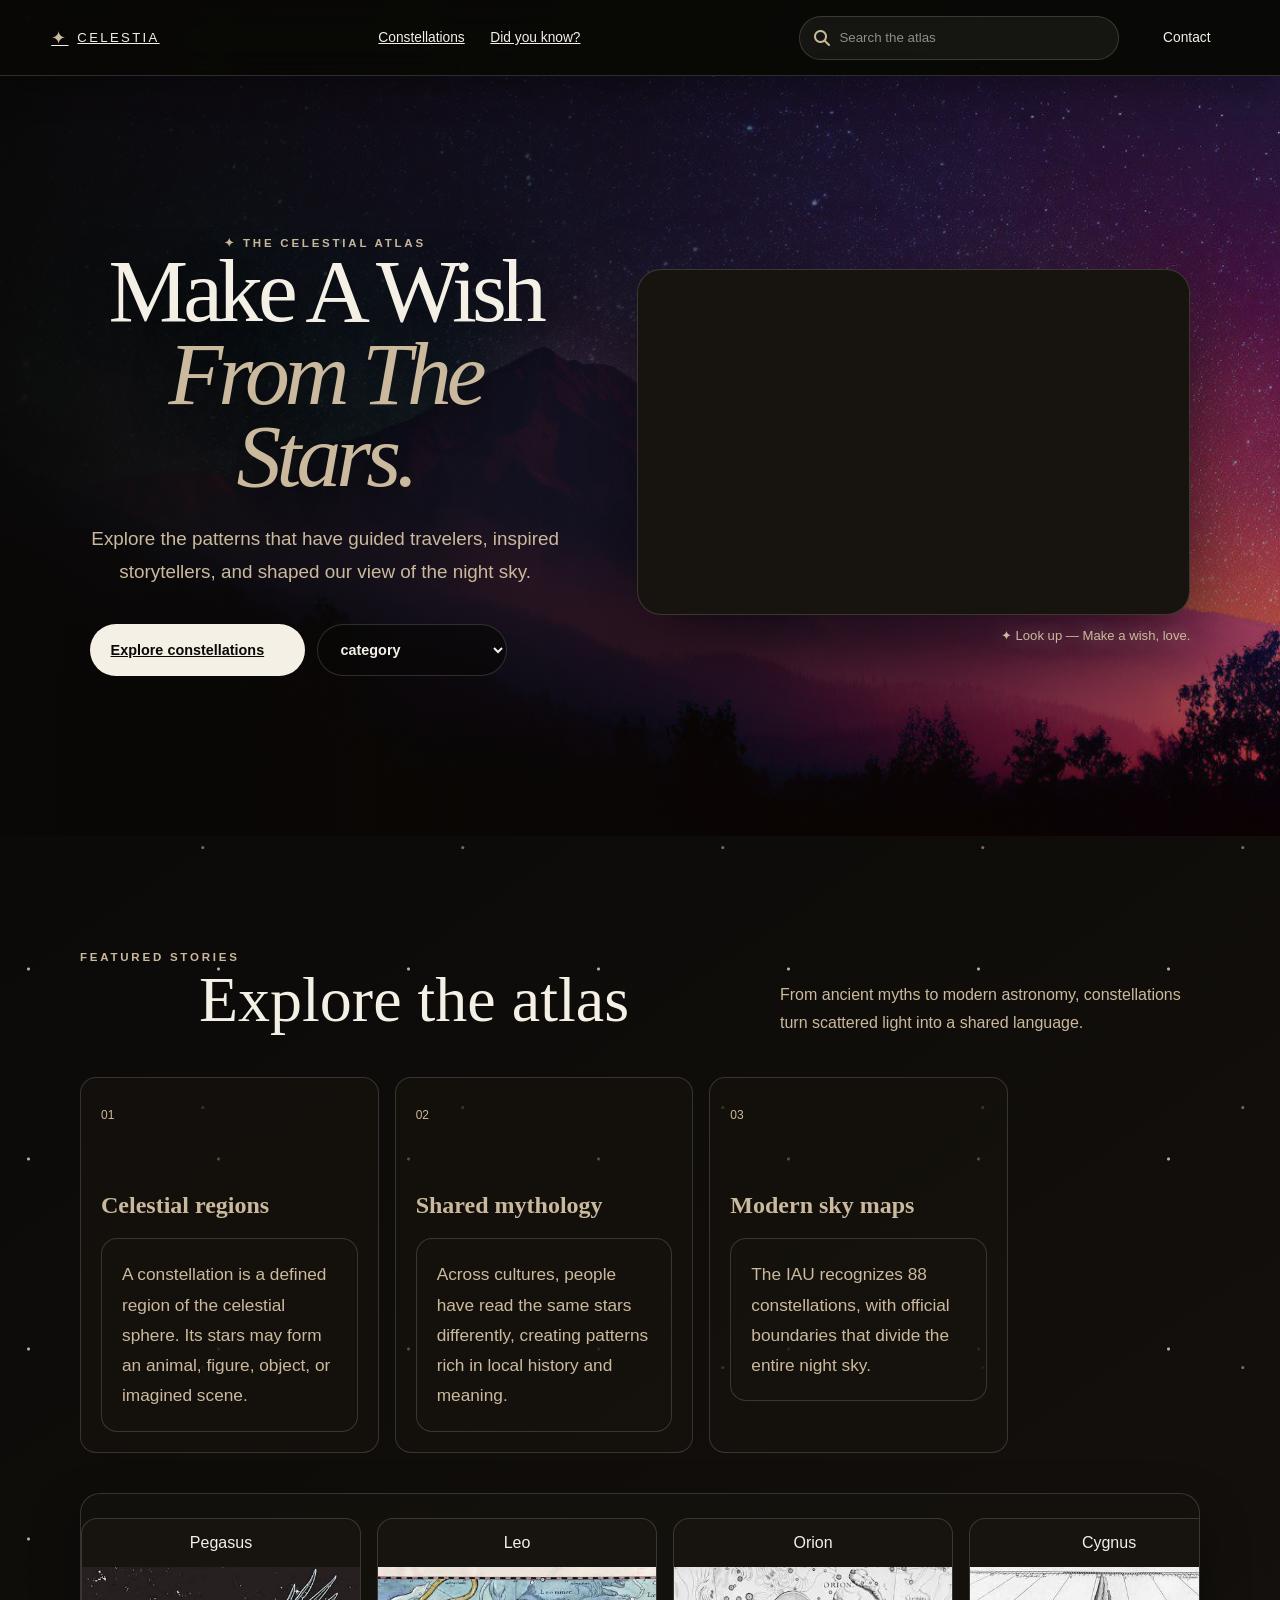
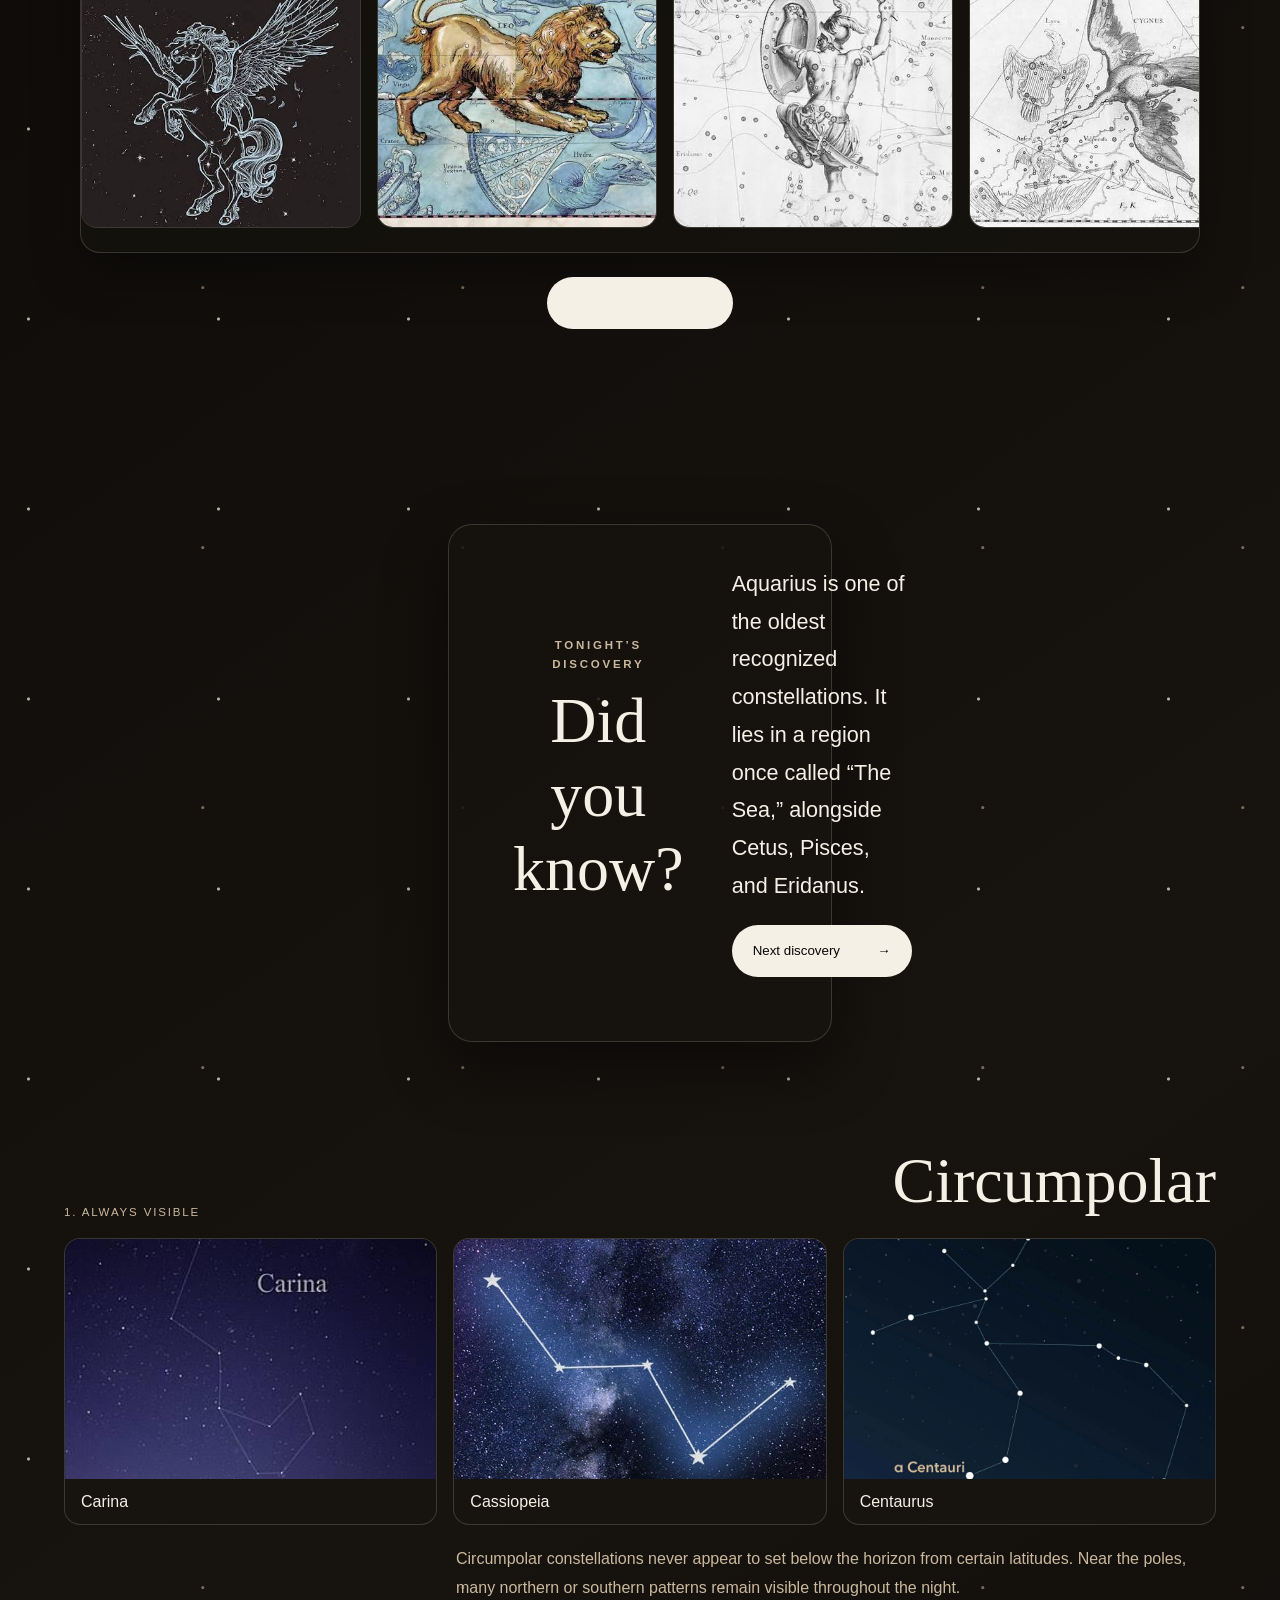
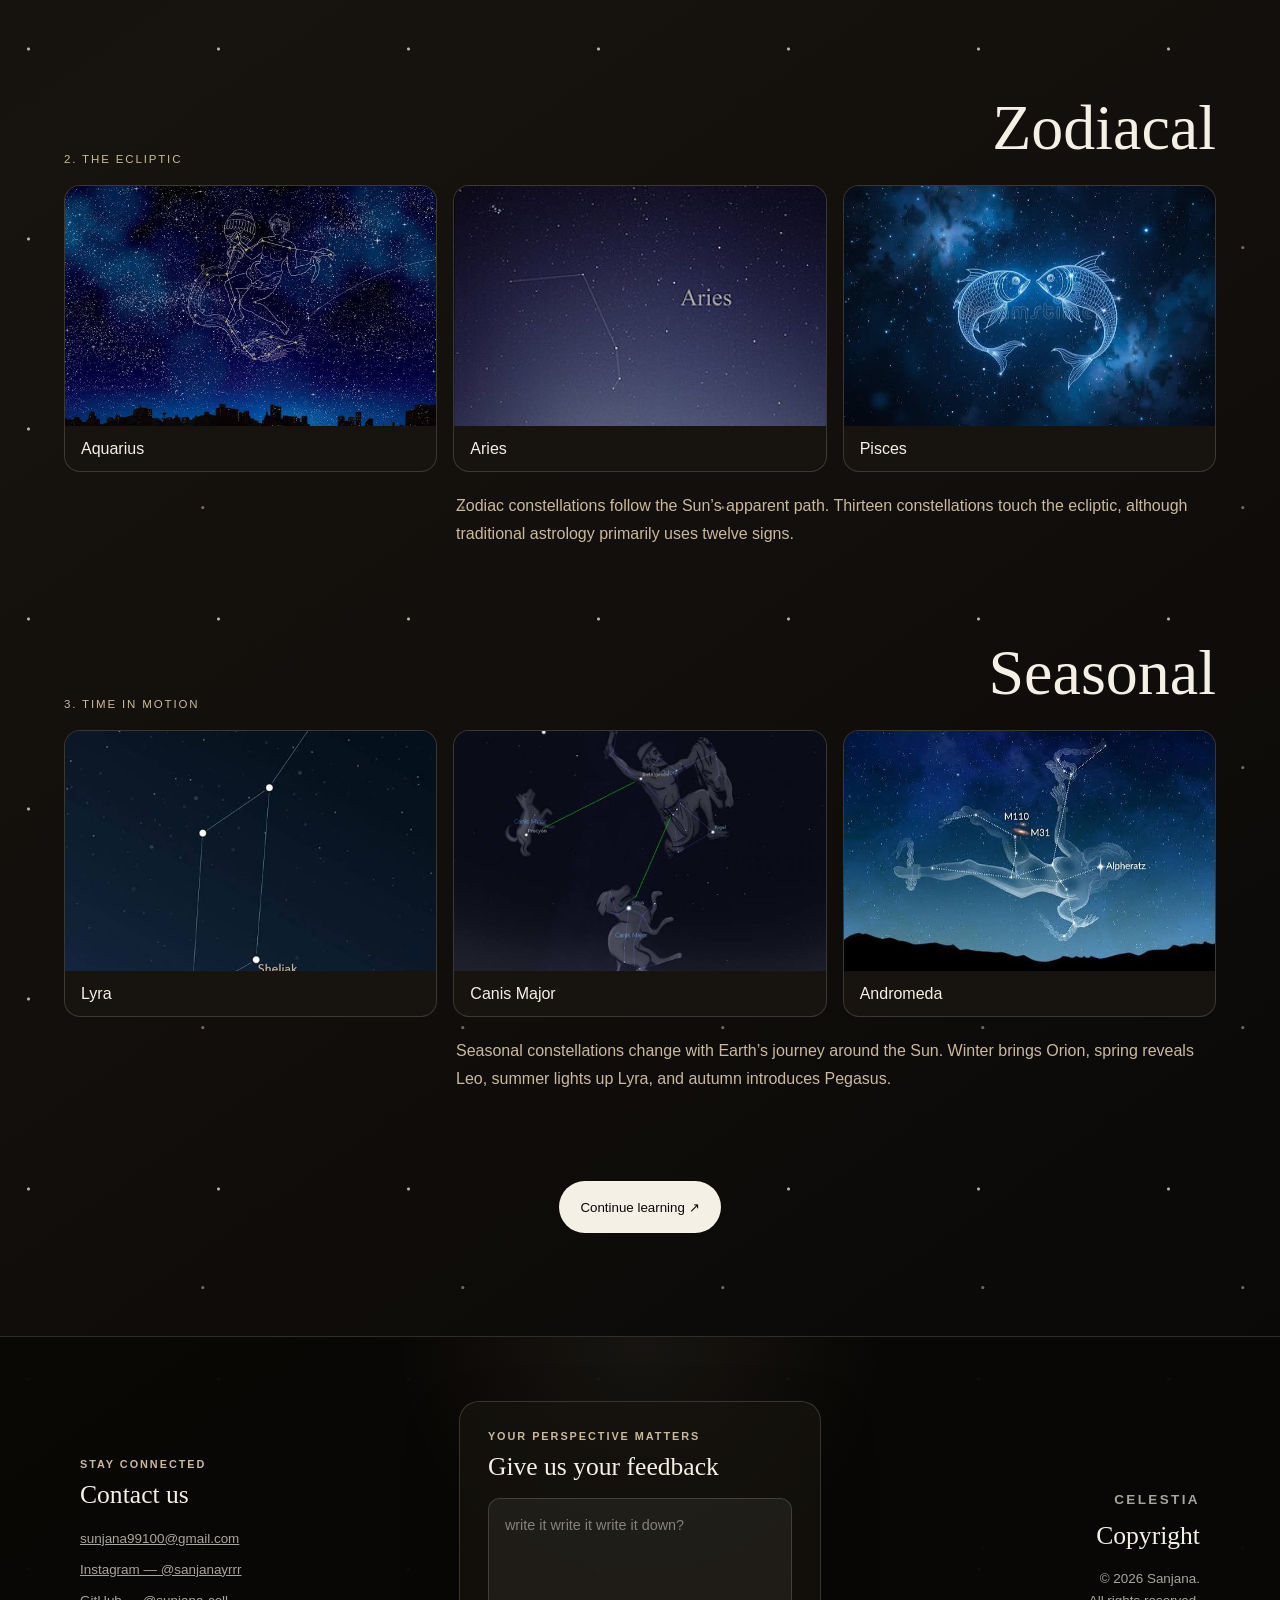
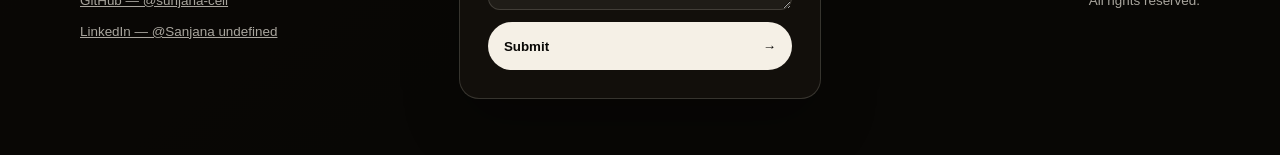
==== commit cbf428f8: "complete all UI" ====
--- a/constellation.html
+++ b/constellation.html
@@ -1,252 +1,224 @@
 <!DOCTYPE html>
 <html lang="en">
 <head>
-    <meta charset="UTF-8">
-    <meta name="viewport" content="width=device-width, initial-scale=1.0">
-    <title> about constellation</title>
-    <link rel="stylesheet" href="style.css">
-    <link rel="stylesheet" href="https://cdnjs.cloudflare.com/ajax/libs/font-awesome/6.5.2/css/all.min.css">
-    <a href="contact.html"></a>
+  <meta charset="UTF-8">
+  <meta name="viewport" content="width=device-width, initial-scale=1.0">
+  <meta name="description" content="Explore constellations, zodiac patterns, seasonal skies, and circumpolar stars.">
+  <title>Celestia — Constellation Atlas</title>
+  <link rel="stylesheet" href="style.css">
+  <link rel="stylesheet" href="https://cdnjs.cloudflare.com/ajax/libs/font-awesome/6.5.2/css/all.min.css">
 </head>
-<body class = "starbody">
-  <div class = "star-nav">
-    <a href="index.html">sign in</a>
-
-    <a href="constellation.html">about</a>
-
-    <div id = "search-nav">
-        <input id="searchbtn" type = "search" placeholder="search here"></input>
-        <i class="fa-solid fa-magnifying-glass"></i>
-    </div>
-
-    <p id="contactme">contact</p>
-
-  </div>
-
-   <div class ="content-box">
-    <p id ="tag1"> constellation</p>
-    <p id ="tagline">wish from the stars to see the stars</p>
-
-    <div id="drop">
-        <div id="btnme">
-       <button id="aboutauthor"> Know   about   developer  </button>
-    </div>
-        
-    <div id="types">
-        <select id="types12" name="types">
-        <option value="">constellation type</option>
-       <option value="circumpolar">circumpolar</option>
-        <option value="zodiacal">zodiacal</option>
-        <option value="seasonal">seasonal</option>
-        </select>
-    </div>
-    </div>
-     
-     <div id="shoot-container">
-            <p id="shoot"> shooting star? make a wish</p>
-        </div>
-
-    <div id="media">
-        <video id="video" autoplay muted loop>
+<body class="starbody constellation-page">
+  <header class="star-nav" aria-label="Primary navigation">
+    <a class="brand" href="constellation.html" aria-label="celestia home">
+      <span class="brand-mark" aria-hidden="true">✦</span>
+      <span>CELESTIA</span>
+    </a>
+
+    <nav class="nav-links" aria-label="Page links">
+      <a href="#constellation-types">Constellations</a>
+      <a href="#fact-heading">Did you know?</a>
+    </nav>
+
+    <label id="search-nav" for="searchbtn">
+      <i class="fa-solid fa-magnifying-glass" aria-hidden="true"></i>
+      <input id="searchbtn" type="search" placeholder="Search the atlas" aria-label="Search this page">
+    </label>
+
+    <button id="contactme" type="button">Contact</button>
+  </header>
+
+  <main>
+    <section class="hero-section" aria-labelledby="tag1">
+      <div class="hero-copy">
+        <p class="hero-kicker"><span aria-hidden="true">✦</span> The celestial atlas</p>
+        <h1 id="tag1">Make a wish<br><em>from the stars.</em></h1>
+        <p id="tagline">Explore the patterns that have guided travelers, inspired storytellers, and shaped our view of the night sky.</p>
+
+        <div id="drop">
+          <a class="hero-button primary" href="#exploremore">Explore constellations <span aria-hidden="true"></span></a>
+          <div id="types">
+            <label class="visually-hidden" for="types12">Constellation type</label>
+            <select id="types12" name="types">
+              <option value="">category</option>
+              <option value="circumpolar">Circumpolar</option>
+              <option value="zodiacal">Zodiacal</option>
+              <option value="seasonal">Seasonal</option>
+            </select>
+          </div>
+        </div>
+      </div>
+
+      <div class="hero-visual">
+        <div id="media">
+          <video id="video" autoplay muted loop playsinline aria-label="Stars moving across the night sky">
             <source src="star.mp4.mp4" type="video/mp4">
-        </video>
-    </div>
-
-    <div class="explore">
-        <p id="exploremore"> explore constellations</p>
-        <p id="define"> Different cultures and countries invented their own constellations, <br>
-            some of which lasted into the early 20th century before today's constellations were internationally recognized.<br>
-            A constellation is an area on the celestial sphere in which a group of visible <br>
-            stars forms a perceived pattern or outline, typically representing an animal, mythological subject, or inanimate object.<br>
-            Twelve (or thirteen) ancient constellations belong to the zodiac. The origins of <br>
-            the zodiac remain historically uncertain; its astrological divisions became prominent c. <br>
-            400 BC in Babylonian or Chaldean astronomy. Constellations appear in Western <br>
-            culture via Greece and are mentioned in the works of Hesiod, Eudoxus and Aratus. <br>
-            The traditional 48 constellations, consisting of the zodiac and 36 more (now 38, following the division of Argo Navis <br>
-            into three constellations) are listed by Ptolemy, a Greco-Roman astronomer from Alexandria, Egypt, in his Almagest. <br>
-            The formation of constellations was the subject of extensive mythology, most notably in the Metamorphoses of the <br>
-            Latin poet Ovid. Constellations in the far southern sky were added from the 15th century until the mid-18th <br>
-             century when European explorers began traveling to the Southern Hemisphere. <br>
-
-In 1922, the International Astronomical Union (IAU) formally accepted the modern list of 88 constellations, and in 1928 <br>
-adopted official constellation boundaries that together cover the entire celestial sphere.
-        </p>
-
-        <div class="slider">
-        <div class="box1">
-            <p>Pegasus</p>
-            <a href="https://en.wikipedia.org/wiki/Pegasus_(constellation)"><img src="pegasus1.png">
-        </div>
-        <div class="box1">
-             <p>leo</p>
-            <a href="https://en.wikipedia.org/wiki/Leo_(constellation)"><img src="leo1.png">
-        </div>
-        <div class="box1">
-             <p>orion</p>
-            <a href="https://en.wikipedia.org/wiki/Orion_(constellation)"><img src="orion2.png">
-        </div>
-        <div class="box1">
-             <p>cygnus</p>
-            <a href="https://en.wikipedia.org/wiki/cygnus_(constellation)"><img src="cygnus.png">
-        </div>
-        <div class="box1">
-             <p>hercules</p>
-            <a href="https://en.wikipedia.org/wiki/hercules_(constellation)"><img src="hercules.png">
-        </div>
-        <div class="box1">
-             <p>ophiuchus</p>
-            <a href="https://en.wikipedia.org/wiki/ophiuchus_(constellation)"><img src="ophicuchis.png">
-        </div>
-    </div>
-    </div>
-    
-    <div id="knowmore">
-        <a href="https://en.wikipedia.org"> know more</a>
-    </div>
-
-    </div>
-    <div class="fact-quiz">
-        <h1 class="dyk"> Do you know?</h1>
-        <div class="factu">
-
-            <p id="one">
-                Aquarius is one of the oldest recognized constellations, positioned in a region of the sky often called "The Sea" because it is surrounded by other water-related constellations like Cetus (the whale), Pisces (the fish), and Eridanus (the river).
-            </p>
-
-            <button id="clicki">
-                next
-            </button>
-        </div>
-    </div>
-
-    <div class="circumploar">
-        <h1 id="polarhead">Circumpolar</h1>
-        <div id="polar1">
-            <img src="carina.jpg">
-        </div>
-         <div id="polar2">
-            <img src="cassiopeia.jpg">
-        </div>
-         <div id="polar3">
-            <img src="centaurus.webp">
-        </div>
-    </div>
-
-    <div id="funcircum">
-        <p id="fncir">
-            A constellation or star that never sets below the horizon when viewed from a particular latitude on Earth is termed circumpolar. <br>
-            From the North Pole or South Pole, all constellations south or north of the celestial equator are circumpolar.<br>
-            circumpolar constellations may include Ursa Major, Ursa Minor, Draco, Cepheus, Cassiopeia, and the less-known<br
-             Camelopardalis, Lynx and Lacerta.
-        </p>
-
-    <div class="zodiacal1">
-        <h1 id="zohead">Zodiacal</h1>
-        <div id="zo1">
-            <img src="aqua.jpg">
-        </div>
-         <div id="zo2">
-            <img src="AriesCC.jpg">
-        </div>
-         <div id="zo3">
-            <img src="pi.jpg">
-        </div>
-    </div>
-
-    <div id="funcircum">
-        <p id="fncir">
-          Zodiac constellations are a group of star patterns that lie along the,<br>
-           apparent path of the Sun across the sky<br>
-            The Sun actually passes through 13 constellations along the ecliptic, not 12.<br>
-         These include Aries, Taurus, Gemini, Cancer, Leo, Virgo, Libra, Scorpius, Sagittarius, Capricornus, Aquarius, Pisces, and Ophiuchus<br>
-          Ancient Babylonians divided the zodiac into 12 equal 30-degree segments to match their calendar months, leaving out Ophiuchus<br
-           and standardizing the time the Sun spends in each sign
-         </p>
-    </div>
-
-    <div class="seasonal1">
-        <h1 id="seahead">seasonal</h1>
-        <div id="sea1">
-            <img src="lyra.jpg">
-        </div>
-         <div id="sea2">
-            <img src="canis.jpg">
-        </div>
-         <div id="sea3">
-            <img src="andro.jpg">
-        </div>
-    </div>
-     <div id="funcircum">
-        <p id="fncir">
-         Seasonal constellations are groups of stars that appear in the night sky only during specific times of the year. <br>
-          As Earth revolves around the Sun, our nighttime view points toward a different section of the universe every few months.<br>
-           During the day, the Sun blocks our view of the stars that lie behind it in space. Those hidden stars only become <br>
-           visible months later when Earth moves to the other side of its orbit during the night.<br>
-           <br>
-           Winter: Orion, Taurus, and Canis Major<br>
-           Spring: Leo, Virgo, and Ursa Major<br>
-           Summer: Cygnus, Lyra, and Aquila<br>
-           Autumn: Pegasus, Andromeda, and Cassiopeia
-         </p>
-    </div>
-
-    <div id="btnn">
-   <a href="https://www.wikipedia.org"><button>learn more</button></a>
-    </div>
-
-<div id="chatbot">
-    
-    <div id="chatnav">
-        <h1>space bot</h1>
-    </div>
-    
-    <div id="botmsg">
-        <p id="hey">
-            hey there, Iam your personal doubt solver, ask me anything?
-        </p>
-    </div>
-    
-    <div id="botfoot">
-       <input id="searchbtn" type = "search" placeholder="ask me"></input>
-    
-       <button id="sendbtn">
-       <i class="fa-regular fa-paper-plane"></i>
-    </button>
-
-    </div>
-
-</div>
-
-<footer>
+          </video>
+        </div>
+        <p id="shoot"><span aria-hidden="true">✦</span> Look up — Make a wish, love.</p>
+      </div>
+    </section>
+
+    <section class="explore" aria-labelledby="exploremore">
+      <header class="section-heading">
+        <div>
+          <p class="section-kicker">Featured stories</p>
+          <h2 id="exploremore">Explore the atlas</h2>
+        </div>
+        <p>From ancient myths to modern astronomy, constellations turn scattered light into a shared language.</p>
+      </header>
+
+      <div id="define">
+        <article>
+          <span>01</span>
+          <h3>Celestial regions</h3>
+          <p>A constellation is a defined region of the celestial sphere. Its stars may form an animal, figure, object, or imagined scene.</p>
+        </article>
+        <article>
+          <span>02</span>
+          <h3>Shared mythology</h3>
+          <p>Across cultures, people have read the same stars differently, creating patterns rich in local history and meaning.</p>
+        </article>
+        <article>
+          <span>03</span>
+          <h3>Modern sky maps</h3>
+          <p>The IAU recognizes 88 constellations, with official boundaries that divide the entire night sky.</p>
+        </article>
+      </div>
+
+      <div class="slider" aria-label="Featured constellations">
+        <article class="box1">
+          <p>Pegasus</p>
+          <a href="https://en.wikipedia.org/wiki/Pegasus_(constellation)" target="_blank" rel="noopener noreferrer" aria-label="Learn about Pegasus">
+            <img src="pegasus1.png" alt="Pegasus constellation">
+          </a>
+        </article>
+        <article class="box1">
+          <p>Leo</p>
+          <a href="https://en.wikipedia.org/wiki/Leo_(constellation)" target="_blank" rel="noopener noreferrer" aria-label="Learn about Leo">
+            <img src="leo1.png" alt="Leo constellation">
+          </a>
+        </article>
+        <article class="box1">
+          <p>Orion</p>
+          <a href="https://en.wikipedia.org/wiki/Orion_(constellation)" target="_blank" rel="noopener noreferrer" aria-label="Learn about Orion">
+            <img src="orion2.png" alt="Orion constellation">
+          </a>
+        </article>
+        <article class="box1">
+          <p>Cygnus</p>
+          <a href="https://en.wikipedia.org/wiki/Cygnus_(constellation)" target="_blank" rel="noopener noreferrer" aria-label="Learn about Cygnus">
+            <img src="cygnus.png" alt="Cygnus constellation">
+          </a>
+        </article>
+        <article class="box1">
+          <p>Hercules</p>
+          <a href="https://en.wikipedia.org/wiki/Hercules_(constellation)" target="_blank" rel="noopener noreferrer" aria-label="Learn about Hercules">
+            <img src="hercules.png" alt="Hercules constellation">
+          </a>
+        </article>
+        <article class="box1">
+          <p>Ophiuchus</p>
+          <a href="https://en.wikipedia.org/wiki/Ophiuchus_(constellation)" target="_blank" rel="noopener noreferrer" aria-label="Learn about Ophiuchus">
+            <img src="ophicuchis.png" alt="Ophiuchus constellation">
+          </a>
+        </article>
+      </div>
+
+      <div id="knowmore">
+        <a href="https://en.wikipedia.org/wiki/Constellation" target="_blank" rel="noopener noreferrer">Open and learn <span aria-hidden="true">↗</span></a>
+      </div>
+    </section>
+
+    <section class="fact-quiz" aria-labelledby="fact-heading">
+      <div class="fact-heading-wrap">
+        <p class="section-kicker">Tonight’s discovery</p>
+        <h2 id="fact-heading" class="dyk">Did you know?</h2>
+      </div>
+      <div class="factu">
+        <p id="one">Aquarius is one of the oldest recognized constellations. It lies in a region once called “The Sea,” alongside Cetus, Pisces, and Eridanus.</p>
+        <button id="clicki" type="button"><span>Next discovery</span><span aria-hidden="true">→</span></button>
+      </div>
+    </section>
+
+    <section id="constellation-types" class="constellation-types" aria-label="Constellation categories">
+      <article class="constellation-category">
+        <header class="category-heading">
+          <p>1. Always visible</p>
+          <h2 id="polarhead">Circumpolar</h2>
+        </header>
+        <div class="category-gallery">
+          <figure id="polar1"><img src="carina.jpg" alt="Carina constellation"><figcaption>Carina</figcaption></figure>
+          <figure id="polar2"><img src="cassiopeia.jpg" alt="Cassiopeia constellation"><figcaption>Cassiopeia</figcaption></figure>
+          <figure id="polar3"><img src="centaurus.webp" alt="Centaurus constellation"><figcaption>Centaurus</figcaption></figure>
+        </div>
+        <p id="fncir" class="category-copy">Circumpolar constellations never appear to set below the horizon from certain latitudes. Near the poles, many northern or southern patterns remain visible throughout the night.</p>
+      </article>
+
+      <article class="constellation-category">
+        <header class="category-heading">
+          <p>2. The ecliptic</p>
+          <h2 id="zohead">Zodiacal</h2>
+        </header>
+        <div class="category-gallery">
+          <figure id="zo1"><img src="aqua.jpg" alt="Aquarius constellation"><figcaption>Aquarius</figcaption></figure>
+          <figure id="zo2"><img src="AriesCC.jpg" alt="Aries constellation"><figcaption>Aries</figcaption></figure>
+          <figure id="zo3"><img src="pi.jpg" alt="Pisces constellation"><figcaption>Pisces</figcaption></figure>
+        </div>
+        <p class="category-copy">Zodiac constellations follow the Sun’s apparent path. Thirteen constellations touch the ecliptic, although traditional astrology primarily uses twelve signs.</p>
+      </article>
+
+      <article class="constellation-category">
+        <header class="category-heading">
+          <p>3. Time in motion</p>
+          <h2 id="seahead">Seasonal</h2>
+        </header>
+        <div class="category-gallery">
+          <figure id="sea1"><img src="lyra.jpg" alt="Lyra constellation"><figcaption>Lyra</figcaption></figure>
+          <figure id="sea2"><img src="canis.jpg" alt="Canis constellation"><figcaption>Canis Major</figcaption></figure>
+          <figure id="sea3"><img src="andro.jpg" alt="Andromeda constellation"><figcaption>Andromeda</figcaption></figure>
+        </div>
+        <p class="category-copy">Seasonal constellations change with Earth’s journey around the Sun. Winter brings Orion, spring reveals Leo, summer lights up Lyra, and autumn introduces Pegasus.</p>
+      </article>
+
+      <div id="btnn"><a href="https://www.wikipedia.org" target="_blank" rel="noopener noreferrer"><button type="button">Continue learning <span aria-hidden="true">↗</span></button></a></div>
+    </section>
+  </main>
+
+  <footer aria-label="Site footer">
         <div id="last">
-            <div id="contactji">
-                <h1 id="cont"> contact us </h1>
-                 <p>seashells@gmail.com</p>
-                 <p>0987654321</p>
-                 <p>instagram- @xyz12</p>
-                 <p>github - @seashells-cell</p>
-                 <p>linkedIn - @seashellsxyz</p>
+            <section id="contactji" aria-labelledby="contact-heading">
+                <p class="footer-kicker">Stay connected</p>
+                <h2 id="contact-heading">Contact us</h2>
+                <address>
+                    <a href="mailto:seashells@gmail.com">sunjana99100@gmail.com</a>
+                    <a href="#">Instagram — @sanjanayrrr</a>
+                    <a href="#">GitHub — @sunjana-cell</a>
+                    <a href="#">LinkedIn — @Sanjana undefined</a>
+                </address>
+            </section>
+
+            <form id="feedback-1" aria-labelledby="enter">
+                <p class="footer-kicker">Your perspective matters</p>
+                <p id="enter">Give us your feedback</p>
+                <label class="visually-hidden" for="feedback">Your feedback</label>
+                <textarea id="feedback" placeholder="write it write it write it down?"></textarea>
+                <button id="sub" type="button">Submit<span aria-hidden="true">→</span></button>
+            </form>
+
+            <div id="success-popup" class="hidden" role="status" aria-live="polite">
+                <p id="yeah">Your feedback has been submitted.</p>
             </div>
 
-            <form id="feedback-1">
-                <p id="enter">Give us your feedback</p>
-                <input id="feedback" type= "text" placeholder="leaving without a feedback , Love?">
-                <button id="sub"> submit </button>
-            </form>
-
-            <div id="success-popup" class="hidden">
-                <p id="yeah">Your feedback has been submitted!</p>
-           </div> 
-
-            <div id="copyright">
-                <h1 id="cont"> copyright </h1>
-                 <p>---------------</p>
-                 <p>© 2026 sanjana. All rights reserved.</p>
-                 <p>---------------</p>
-            </div>
+            <section id="copyright" aria-label="Copyright">
+                <p class="footer-kicker">Celestia</p>
+                <h2 id="cont">Copyright</h2>
+                <p>© 2026 Sanjana.</p>
+                <p>All rights reserved.</p>
+            </section>
         </div>
     </footer>
 
-     <script src = "script.js"></script>
+  <script src="script.js"></script>
 </body>
 </html>
--- a/style.css
+++ b/style.css
@@ -4,927 +4,1783 @@
     box-sizing: border-box;
 }
 
+html { scroll-behavior: smooth; }
+
 body {
-    background-image: url("body.png");
-    background-size: cover;
-    min-height: 100vh;
-    overflow-x: hidden;
-}
-
-.herohome {
-    background-image: url("hero.png");
-    background-size: cover;
-    display: flex;
-    justify-content: center;
-    flex-direction: column;
-    align-items: center;
-    border: 0.125rem solid rgb(119, 187, 233);
-    height: 18.75rem;
-    width: min(25rem, 90vw);
-    border-radius: 0.625rem;
-    margin: 1.25rem auto 0;
-    padding-left: 0;
-}
-
-h1 {
-    display: flex;
-    justify-content: center;
-    margin-top: 6.25rem;
-    font-size: 1.25rem;
-    font-family: 'Franklin Gothic Medium', 'Arial Narrow', Arial, sans-serif;
-    font-weight: bolder;
-    color: rgb(255, 255, 255);
-}
-
-#email {
-    width: min(20rem, 100%);
-    height: 2.1875rem;
-    border-radius: 0.3125rem;
-    margin-top: 0.625rem;
-    margin-right: 0;
-    border: none;
-    cursor: pointer;
-}
-
-#email-label {
-    font-size: 0.9375rem;
-    font-family: 'Franklin Gothic Medium', 'Arial Narrow', Arial, sans-serif;
-    font-weight: bold;
-    color: rgb(255, 255, 255);
-}
-
-#user {
-    width: min(20rem, 100%);
-    height: 1.875rem;
-    border-radius: 0.3125rem;
-    margin-top: 0.625rem;
-    margin-right: 0;
-    border: none;
-    cursor: pointer;
-    gap: 1rem;
-}
-
-#username-label {
-    font-size: 0.9375rem;
-    font-family: 'Franklin Gothic Medium', 'Arial Narrow', Arial, sans-serif;
-    font-weight: bold;
-    color: rgb(255, 255, 255);
-    margin-top: 0.625rem;
-}
-
-#password {
-    width: min(20rem, 100%);
-    height: 1.875rem;
-    border-radius: 0.3125rem;
-    margin-top: 0.625rem;
-    margin-right: 0;
-    border: none;
-    cursor: pointer;
-}
-
-#password-label {
-    font-size: 0.9375rem;
-    font-family: 'Franklin Gothic Medium', 'Arial Narrow', Arial, sans-serif;
-    font-weight: bold;
-    color: rgb(255, 255, 255);
-    margin-top: 0.625rem;
-}
-
-.button {
-    display: flex;
-    justify-content: space-evenly;
-    align-items: center;
-    margin-top: 2.25rem;
+  font-family: Inter, "Segoe UI", Arial, sans-serif;
+  color: var(--ivory);
+  background:
+    radial-gradient(circle at 12% 18%, rgba(255, 250, 240, 0.75) 0 1px, transparent 2px),
+    radial-gradient(circle at 82% 12%, rgba(201, 183, 159, 0.65) 0 1px, transparent 2px),
+    radial-gradient(circle at 68% 48%, rgba(255, 250, 240, 0.45) 0 1px, transparent 2px),
+    linear-gradient(135deg, #060505 0%, #17130f 55%, #080706 100%);
+  background-size: 180px 180px, 230px 230px, 310px 310px, auto;
+}
+
+.signin-page {
+  min-height: 100vh;
+  display: grid;
+  place-items: center;
+  padding: clamp(1.25rem, 5vw, 4rem);
+}
+
+.signin-shell {
+  width: min(100%, 29rem);
+  display: grid;
+  gap: 1.25rem;
+  text-align: center;
+}
+
+.signin-heading .eyebrow {
+  margin: 0 0 0.5rem;
+  color: var(--sand);
+  font-size: 0.72rem;
+  letter-spacing: 0.28em;
+}
+
+.signin-heading h1,
+.signin-heading p:last-child {
+  color: var(--ivory);
+}
+
+.signin-heading h1 {
+  margin: 0;
+  font-family: Georgia, "Times New Roman", serif;
+  font-size: clamp(2rem, 8vw, 3.25rem);
+  line-height: 1.05;
+}
+
+.signin-heading p:last-child {
+  max-width: 25rem;
+  margin: 0.85rem auto 0;
+  line-height: 1.7;
+  color: var(--sand);
+}
+
+.signin-card {
+  display: grid;
+  gap: 1rem;
+  width: 100%;
+  padding: clamp(1.25rem, 5vw, 2rem);
+  text-align: left;
+  background: rgba(23, 19, 15, 0.82);
+  border: 1px solid var(--line);
+  border-radius: 1.25rem;
+  box-shadow: 0 1.5rem 4rem rgba(0, 0, 0, 0.42), inset 0 1px rgba(255, 255, 255, 0.08);
+  backdrop-filter: blur(14px);
+}
+
+.field-group { 
+    display: grid; 
+    gap: 0.45rem; 
+}
+
+.field-group label { 
+    color: var(--starlight); 
+    font-size: 0.88rem; 
+    font-weight: 700; 
+}
+
+.field-group input {
+  width: 100%;
+  min-height: 3.25rem;
+  padding: 0.85rem 1rem;
+  border: 1px solid rgba(246, 241, 231, 0.18);
+  border-radius: 0.75rem;
+  background: rgba(255, 250, 240, 0.07);
+  color: var(--ivory);
+  font: inherit;
+  outline: none;
+}
+
+.field-group input:focus {
+  border-color: var(--sand);
+  box-shadow: 0 0 0 3px rgba(201, 183, 159, 0.16);
+}
+
+.field-group input::placeholder { 
+    color: rgba(246, 241, 231, 0.58); 
+}
+.form-error { 
+    min-height: 1rem; 
+    margin: 0; 
+    color: #d7c2a5; 
+    font-size: 0.78rem; 
 }
 
 #signinbtn {
-    font-weight: bold;
-    width: 6.25rem;
-    height: 1.875rem;
-    background-color: rgb(255, 255, 255);
-    border: none;
-    cursor: pointer;
-}
-
-#signinbtn:hover {
-    border: 0.125rem solid rgb(18, 206, 219);
-}
-
-#usererror{
-    font-size: 13px;
-    color: red;
-}
-
-#passerror{
-    font-size: 13px;
-    color: red;
-}
-
-.starbody{
-    background-image: none;
-    background-color: rgb(8, 0, 0);
+  width: 100%;
+  min-height: 3.25rem;
+  margin-top: 0.25rem;
+  border: 0;
+  border-radius: 999px;
+  background: var(--ivory);
+  color: var(--void);
+  font: 800 0.92rem/1 Inter, "Segoe UI", sans-serif;
+  cursor: pointer;
+  transition: transform 180ms ease, background 180ms ease;
+}
+
+#signinbtn:hover { 
+    background: var(--starlight); 
+    transform: translateY(-2px); 
+}
+
+#signinbtn:focus-visible { 
+    outline: 3px solid var(--sand); 
+    outline-offset: 3px; 
+}
+
+#desk { 
+    margin: 0; 
+    color: var(--sand); 
+    font-size: 0.82rem; 
+    line-height: 1.6; 
 }
 
 .star-nav {
-    position: sticky;
-    top: 0;
-    z-index: 1000;
-    height: 4.6875rem;
-    width: 100%;
-    display: flex;
-    background-color:transparent;
-    border-bottom: rgb(255, 255, 255);
-    box-shadow: 0px 0px 10px rgb(255, 255, 255);
-    justify-content: space-evenly;
-    align-items: center;
-}
-
-a {
-    text-decoration: none;
-    color: white;
-    font-size: 1.25rem;
-    font-weight: bolder;
-    font-family: Cambria, Cochin, Georgia, Times, 'Times New Roman', serif;
-    transition: color 0.2s ease;
-}
-
-#contactme{
-    text-decoration: none;
-    color: white;
-    font-size: 1.25rem;
-    font-weight: bolder;
-    font-family: Cambria, Cochin, Georgia, Times, 'Times New Roman', serif;
-    transition: color 0.2s ease;
-    cursor: pointer;
-}
-
-#contactme:hover{
-    border: 0.125rem solid rgb(18, 206, 219);
-}
-
-.star-nav a:hover {
-    border: 0.125rem solid rgb(18, 206, 219);
-}
-
-#search-nav {
-    box-shadow: rgb(120, 120, 219);
-    display: flex;
-    justify-content: center;
-    align-items: center;
-    border-radius: 0.1875rem;
-    height: 2.5rem;
-    width: 31rem;
-    border: none;
-    cursor: pointer;
-    padding: 0.5rem;
-}
-
-#searchbtn {
-    width: 100%;
-    height: 2.5rem;
-    background-color: transparent;
-    color: #ffffff;
-    cursor: pointer;
-    border: none;
-    outline: none;
-}
-
-#search-nav i {
-    font-size: 1.0625rem;
-    display: flex;
-    flex-direction: column;
-    color: rgb(18, 206, 219);
-    align-items: center;
-    justify-content: center;
-}
-
-#search-nav:hover {
-    border: 0.125rem solid rgb(18, 206, 219);
-    background-color: rgb(32, 28, 75);
-}
-
-.content-box{
-    background-image: url("first.png");
-    background-size: cover;
-    background-position: center;
-    background-repeat: no-repeat;
-    height : 950px;
-    width: 100%;
-    padding-top: 200px;
-    font-size: clamp(2.25rem, 7vw, 6.25rem);
-    font-weight: bolder;
-    color: rgb(255, 255, 255);
-}
-
-#tag1{
-    font-size: clamp(2.25rem, 7vw, 6.25rem);
-    font-weight: bolder;
-    color: rgb(255, 255, 255);
-}
-
-.content-box p{
-    font-size: clamp(0.95rem, 2.4vw, 1rem);
-    font-family: 'Franklin Gothic Medium', 'Arial Narrow', Arial, sans-serif;
-    font-weight: bold;
-    color: rgb(255, 255, 255);
-    text-align: center;
-}
-
-#drop{
-    display: flex;
-    justify-content: space-evenly;
-    align-items: center;
-    margin-top: 6.5rem;
-    gap: 25rem;
-    border: none;
-}
-
-select{
-    background-color: rgb(221, 109, 109);
-    color: white;
-    border: 2px solid rgb(235, 151, 151);
-    border-radius: 5px;
-    cursor: pointer;
-    border: none;
-    height: 20px;
-}
-
-#btnme{
-    display: flex;
-    justify-content: center;
-    align-items: center;
-}
-
-#aboutauthor{
-    background-color: rgb(221, 109, 109);
-    color: white;
-    border: 2px solid rgb(235, 151, 151);
-    border-radius: 5px;
-    cursor: pointer;
-    width: 20rem;
-    height: 20px;
-    border: none;
-}
-
-#aboutauthor:hover{
-    border: 2px solid rgb(18, 206, 219);
-    background-color: rgb(32, 28, 75);
-}
-
-#types{
-    display: flex;
-    justify-content: center;
-    align-items: center;
-    cursor: pointer;
-    height: 20px;
-}
-
-#types12:hover{
-    border: 2px solid rgb(18, 206, 219);
-    background-color: rgb(32, 28, 75);
-}
-
-#media{
-    display: flex;
-    align-items: center;
-    justify-content: center;
-    gap: 20px;
-    border: 2px solid #e474e4;
-    box-shadow: 0px 0px 10px #e474e4;
-    border-radius: 2px;
-    height: 300px;
-    width: min(600px, 90vw);
-    margin: 40px auto 0;
-}
-
-#facts {
-    position: relative;
-    display: flex;
-    justify-content: center;
-    align-items: center;
-    width: min(40rem, 90vw);
-    min-height: 14rem;
-    margin: 3rem auto 0;
-    padding: 3rem 1.5rem 1.5rem;
-    border: 2px solid #e474e4;
-    box-shadow: 0px 0px 10px #e474e4;
-    border-radius: 0.5rem;
-    background: rgba(255, 255, 255, 0.08);
-    overflow: hidden;
-}
-
-#facthead {
-    position: absolute;
-    top: 1rem;
-    left: 50%;
-    transform: translateX(-50%);
-    margin: 0;
-    font-size: 1.5rem;
-    font-family: 'Franklin Gothic Medium', 'Arial Narrow', Arial, sans-serif;
-    font-weight: bold;
-    color: rgb(255, 255, 255);
-}
-
-.fact-text {
-    position: absolute;
-    inset: 0;
-    display: flex;
-    align-items: center;
-    justify-content: center;
-    padding: 3rem 1.5rem 1.5rem;
-    margin: 0;
-    text-align: center;
-    font-size: 1rem;
-    line-height: 1.6;
-    font-family: 'Franklin Gothic Medium', 'Arial Narrow', Arial, sans-serif;
-    color: rgb(255, 255, 255);
-    opacity: 0;
-    pointer-events: none;
-    transition: opacity 0.3s ease;
-}
-
-.fact-text.active {
-    opacity: 1;
-    pointer-events: auto;
-}
-
-#fact-next {
-    position: absolute;
-    right: 1rem;
-    bottom: 1rem;
-    cursor: pointer;
-    color: rgb(255, 255, 255);
-    font-size: 1.2rem;
-}
-
-#video{
-    width: min(500px, 100%);
-    height: auto;
-    display: block;
-    margin: 0 auto;
-}
-
-#shoot-container {
-    display: flex;
-    justify-content: center;
-    align-items: center;
-    margin-top: 40px;
+  min-height: 4.75rem;
+  background: rgba(8, 7, 6, 0.88);
+  border-bottom: 1px solid var(--line);
+  box-shadow: 0 0.75rem 2rem rgba(0, 0, 0, 0.28);
+  backdrop-filter: blur(16px);
+}
+
+.star-nav a,
+#contactme { 
+    color: var(--ivory); 
+    border-radius: 999px; 
+}
+
+.star-nav a:hover,
+#contactme:hover { 
+    border: 1px solid var(--sand); 
+    color: var(--starlight); 
+    background: rgba(201, 183, 159, 0.09); 
+}
+
+#search-nav { 
+    background: rgba(255, 250, 240, 0.06); 
+    border: 1px solid var(--line); 
+}
+
+#search-nav:hover { 
+    border-color: var(--sand); 
+    background: rgba(201, 183, 159, 0.1); 
+}
+
+#search-nav i { 
+    color: var(--sand); 
+}
+
+.content-box {
+  min-height: min(58rem, 92vh);
+  height: auto;
+  padding: clamp(6.5rem, 12vw, 10rem) clamp(1rem, 5vw, 4rem) 4rem;
+  background:
+    linear-gradient(180deg, rgba(8, 7, 6, 0.18), rgba(8, 7, 6, 0.92)),
+    url("first.png") center / cover no-repeat;
+}
+
+#tag1 {
+  margin: 0;
+  font-family: Georgia, "Times New Roman", serif;
+  text-align: center;
+  text-transform: capitalize;
+  text-shadow: 0 0.5rem 2.5rem rgba(0, 0, 0, 0.7);
+}
+
+#tagline {
+  margin: 0.5rem auto 0;
+  max-width: 36rem;
+  color: var(--sand);
+  text-align: center;
+}
+
+#drop { 
+    margin-top: clamp(2.5rem, 7vw, 5rem); 
+    gap: 1rem; 
+}
+
+#aboutauthor,
+#types12,
+select {
+  min-height: 48px;
+  border: 1px solid var(--line);
+  border-radius: 999px;
+  background: rgba(23, 19, 15, 0.78);
+  color: var(--ivory);
+}
+
+#shoot { 
+    color: var(--ivory); 
+    text-shadow: 0 0 1.25rem rgba(255, 250, 240, 0.65); 
+}
+#media { 
+    width: min(44rem, 90vw); 
+    height: auto; 
+    aspect-ratio: 16 / 9; 
+    border: 1px solid var(--line); 
+    border-radius: 1.25rem; 
+    box-shadow: 0 1.5rem 4rem rgba(0, 0, 0, 0.5); 
+}
+#video { 
+    height: 100%; 
+    border-radius: 1.1rem; 
+}
+
+.explore { 
+    width: min(72rem, 100%); 
+    margin-inline: auto; 
+    padding-inline: clamp(0.5rem, 2vw, 2rem); 
+}
+#exploremore { 
+    text-align: center; 
+    font-family: Georgia, "Times New Roman", serif; 
+}
+#define {
+  max-width: 58rem;
+  margin: 2rem auto;
+  display: grid;
+  grid-template-columns: repeat(2, minmax(0, 1fr));
+  gap: 1rem;
+  color: var(--sand);
+  font-size: clamp(0.95rem, 1.4vw, 1.08rem);
+  line-height: 1.75;
+  text-align: left;
+}
+#define p { 
+    margin: 0; 
+    padding: 1.25rem; 
+    border: 1px solid var(--line); 
+    border-radius: 1rem; 
+    background: rgba(23, 19, 15, 0.64); 
+}
+
+.slider { 
+    height: auto; 
+    min-height: 22rem; 
+    border: 1px solid var(--line); 
+    border-radius: 1.25rem; 
+    background: rgba(23, 19, 15, 0.58); 
+    box-shadow: 0 1.25rem 3rem rgba(0, 0, 0, 0.35); 
+}
+
+.box1 { 
+    height: 19rem; 
+    width: 19rem; 
+    border-radius: 1rem; 
+    background: var(--charcoal); 
+    border: 1px solid var(--line); 
+}
+
+.box1 p { 
+    margin: 0 0 0.75rem; 
+    color: var(--ivory); 
+    text-align: center; 
+}
+.box1:hover { 
+    transform: translateY(-6px); 
+}
+
+#knowmore a { 
+    min-height: 48px; 
+    padding: 0.8rem 1.25rem; 
+    border: 1px solid var(--line); 
+    border-radius: 999px; 
+    background: var(--ivory); 
+    color: var(--void); 
+    box-shadow: none; 
+}
+
+.fact-quiz {
+  height: auto;
+  min-height: 24rem;
+  margin: 7rem auto 0;
+  padding: 2rem 1.25rem;
+  border: 1px solid var(--line);
+  background: rgba(23, 19, 15, 0.82);
+  box-shadow: 0 1.5rem 4rem rgba(0, 0, 0, 0.42);
+}
+.dyk { 
+    color: var(--ivory); 
+    text-shadow: none; 
+}
+
+.factu { 
+    width: min(100%, 18rem); 
+}
+
+.fact-quiz p { 
+    line-height: 1.7; 
+}
+
+#clicki { 
+    height: 48px; 
+    width: 8rem; 
+    border: 1px solid var(--line); 
+    border-radius: 999px; 
+    background: var(--ivory); 
+    color: var(--void); 
+    text-shadow: none; 
+}
+
+.circumploar,
+.zodiacal1,
+.seasonal1 { 
+    width: min(72rem, 100%); 
+    margin-inline: auto; 
+}
+
+.circumploar #polarhead,
+.zodiacal1 #zohead,
+.seasonal1 #seahead { 
+    background: none; 
+    -webkit-text-fill-color: var(--ivory); 
+    color: var(--ivory); 
+    text-shadow: none; 
+}
+
+.circumploar img,
+.zodiacal1 img,
+.seasonal1 img { 
+    border: 1px solid var(--line); 
+    box-shadow: 0 1rem 2.5rem rgba(0, 0, 0, 0.5); 
+}
+
+#funcircum { 
+    max-width: 58rem; 
+    margin-inline: auto; 
+    padding-inline: 1rem; 
+}
+
+#fncir { 
+    color: var(--sand); 
+    line-height: 1.8; 
+    text-shadow: none; 
+}
+
+#chatbot { 
+    border: 1px solid var(--line); 
+    background: var(--charcoal); 
+}
+
+#chatnav h1 { 
+    background: var(--sand); 
+    color: var(--void); 
+}
+
+#botmsg { 
+    background: var(--umber); 
+}
+
+#botfoot input,
+#sendbtn { 
+    background: var(--ivory); 
+    color: var(--void); 
+}
+
+:root {
+  --void: #090806;
+  --charcoal: #17140f;
+  --umber: #62513f;
+  --sand: #cbb99d;
+  --ivory: #f5f0e6;
+  --line: rgba(245, 240, 230, 0.16);
+}
+
+.constellation-page {
+  background:
+    radial-gradient(circle at 14% 8%, rgba(255, 250, 240, 0.8) 0 1px, transparent 2px),
+    radial-gradient(circle at 86% 18%, rgba(203, 185, 157, 0.6) 0 1px, transparent 2px),
+    linear-gradient(135deg, #080706 0%, #18140f 58%, #080706 100%);
+  background-size: 220px 220px, 300px 300px, auto;
+}
+
+.constellation-page .star-nav {
+  position: sticky;
+  top: 0;
+  z-index: 50;
+  display: grid;
+  grid-template-columns: auto 1fr minmax(220px, 320px) auto;
+  align-items: center;
+  gap: clamp(0.75rem, 2vw, 2rem);
+  padding: 0.75rem clamp(1rem, 4vw, 4.5rem);
+  border-bottom: 1px solid var(--line);
+  background: rgba(9, 8, 6, 0.88);
+  backdrop-filter: blur(16px);
+}
+
+.constellation-page .brand {
+  display: flex;
+  align-items: center;
+  gap: 0.55rem;
+  font-size: 0.82rem;
+  letter-spacing: 0.18em;
+}
+
+.brand-mark { color: var(--sand); font-size: 1.15rem; }
+
+.nav-links {
+  display: flex;
+  justify-content: center;
+  gap: clamp(0.75rem, 2vw, 2rem);
+}
+
+.nav-links a,
+.constellation-page #contactme {
+  min-height: 44px;
+  display: inline-flex;
+  align-items: center;
+  justify-content: center;
+  border: 0;
+  border-radius: 999px;
+  background: transparent;
+  color: var(--ivory);
+  font-size: 0.86rem;
+}
+
+.nav-links a:hover,
+.constellation-page #contactme:hover {
+     background: rgba(114, 112, 109, 0.1); 
+    }
+
+.constellation-page #search-nav {
+  height: 44px;
+  width: 100%;
+  display: flex;
+  align-items: center;
+  gap: 0.6rem;
+  padding: 0 0.85rem;
+  border: 1px solid var(--line);
+  border-radius: 999px;
+  background: rgba(245, 240, 230, 0.055);
+}
+
+.constellation-page #searchbtn {
+  width: 100%;
+  height: 42px;
+  border: 0;
+  background: transparent;
+  color: var(--ivory);
+  text-align: left;
+  outline: 0;
+}
+
+.constellation-page #searchbtn::placeholder { 
+    color: rgba(245, 240, 230, 0.55); 
+}
+
+.constellation-page #contactme { 
+    min-width: 84px; 
+    cursor: pointer; 
+}
+
+.constellation-page main { 
+    width: 100%; 
+}
+
+.hero-section {
+  min-height: min(760px, 88vh);
+  display: grid;
+  grid-template-columns: minmax(0, 0.92fr) minmax(420px, 1.08fr);
+  align-items: center;
+  gap: clamp(2rem, 6vw, 6rem);
+  padding: clamp(4.5rem, 8vw, 8rem) clamp(1.25rem, 7vw, 7rem);
+  background:
+    linear-gradient(90deg, rgba(9, 8, 6, 0.96) 0%, rgba(9, 8, 6, 0.72) 48%, rgba(9, 8, 6, 0.2) 100%),
+    url("first.png") center / cover no-repeat;
+}
+
+.hero-kicker,
+.section-kicker {
+  margin: 0 0 1rem;
+  color: var(--sand);
+  font-size: 0.72rem;
+  font-weight: 800;
+  letter-spacing: 0.22em;
+  text-transform: uppercase;
+}
+
+.hero-copy h1 {
+  max-width: 780px;
+  margin: 0;
+  color: var(--ivory);
+  font-family: Georgia, "Times New Roman", serif;
+  font-size: clamp(3.2rem, 7vw, 7.5rem);
+  font-weight: 500;
+  line-height: 0.92;
+  letter-spacing: -0.055em;
+}
+
+.hero-copy h1 em {
+  color: var(--sand);
+  font-weight: 400;
+}
+
+#tagline {
+  max-width: 620px;
+  margin: 1.5rem 0 0;
+  color: rgba(245, 240, 230, 0.72);
+  font-size: clamp(1rem, 1.5vw, 1.18rem);
+  line-height: 1.75;
+}
+
+#drop {
+  display: flex;
+  align-items: center;
+  gap: 0.75rem;
+  margin-top: 2.25rem;
+}
+
+.hero-button,
+#types select {
+  min-height: 52px;
+  display: inline-flex;
+  align-items: center;
+  justify-content: center;
+  border: 1px solid var(--line);
+  border-radius: 999px;
+  font-size: 0.9rem;
+  font-weight: 800;
+}
+
+.hero-button.primary {
+  gap: 1.25rem;
+  padding: 0.75rem 1.25rem;
+  background: var(--ivory);
+  color: var(--void);
+}
+
+#types select {
+  min-width: 190px;
+  padding: 0 1.15rem;
+  background: rgba(9, 8, 6, 0.7);
+  color: var(--ivory);
+  cursor: pointer;
+}
+
+.hero-visual { 
+    min-width: 0; 
+}
+
+#media {
+  width: 100%;
+  height: auto;
+  aspect-ratio: 16 / 10;
+  overflow: hidden;
+  border: 1px solid var(--line);
+  border-radius: 1.5rem;
+  background: var(--charcoal);
+  box-shadow: 0 2rem 5rem rgba(0, 0, 0, 0.55);
+}
+
+#video { 
+    width: 100%; 
+    height: 100%; 
+    object-fit: cover; 
 }
 
 #shoot {
-    font-size: 35px;
-    font-family: 'Franklin Gothic Medium', 'Arial Narrow', Arial, sans-serif;
-    font-weight: bold;
-    color: #6b166b;
-    margin-top: 100px;
-    text-align: center;
-    text-shadow: 0px 0px 8px rgb(229, 227, 233);
-}
-
-.explore{
-    margin-top: 100px;
-}
-
-#exploremore{
-    font-size: 50px;
-    color: rgb(255, 255, 255);
-}
-
-#define{
-    margin-top: 50px;
-    padding-bottom: 25px;
-    font-size: 19px;
-    color: darkgray;
-}
-
-.slider{
-    display: flex;
-    justify-content: flex-start;
-    align-items: center;
-    gap: 10px;
-    height: 400px;
-    margin-top: 4rem;
-    width: 100%;
-    border: 2px solid white;
-    box-shadow: 0px 0px 10px #ffffff;
-    overflow-x: auto;
-    scroll-snap-type: x mandatory;
-    padding: 0.85rem;
-    cursor: pointer;
-}
-
-.slider img{
-    display: block;
-    width: 100%;
-    height: 100%;
+  margin: 0.85rem 0 0;
+  color: var(--sand);
+  text-align: right;
+  font-size: 0.82rem;
+}
+
+.explore {
+  width: min(1120px, calc(100% - 2.5rem));
+  margin: 0 auto;
+  padding: clamp(5rem, 9vw, 8rem) 0;
+}
+
+.section-heading {
+  display: grid;
+  grid-template-columns: 1fr minmax(280px, 420px);
+  align-items: end;
+  gap: 2rem;
+  margin-bottom: 2.5rem;
+}
+
+.section-heading h2,
+.fact-heading-wrap h2,
+.category-heading h2 {
+  margin: 0;
+  color: var(--ivory);
+  font-family: Georgia, "Times New Roman", serif;
+  font-weight: 500;
+}
+
+.section-heading h2 { 
+    font-size: clamp(2.5rem, 5vw, 5rem); 
+}
+
+.section-heading > p { 
+    color: var(--sand); 
+    line-height: 1.75; 
+}
+
+#define {
+  display: grid;
+  grid-template-columns: repeat(3, 1fr);
+  gap: 1rem;
+  margin: 0 0 2.5rem;
+}
+
+#define article {
+  min-height: 240px;
+  padding: 1.5rem;
+  border: 1px solid var(--line);
+  border-radius: 1rem;
+  background: rgba(23, 20, 15, 0.72);
+}
+
+#define article span { 
+    color: var(--sand); 
+    font-size: 0.75rem; 
+}
+
+#define article h3 { 
+    margin: 3.5rem 0 0.75rem; 
+    font-family: Georgia, serif; 
+    font-size: 1.5rem; 
+}
+
+#define article p { 
+    margin: 0; 
+    color: var(--sand); 
+    line-height: 1.75; 
+}
+
+.slider {
+  height: auto;
+  min-height: 360px;
+  display: flex;
+  align-items: center;
+  gap: 1rem;
+  overflow-x: auto;
+  padding: 1.25rem;
+  border: 1px solid var(--line);
+  border-radius: 1.25rem;
+  background: rgba(23, 20, 15, 0.55);
+  scroll-snap-type: x mandatory;
+}
+
+.box1 {
+  height: 310px;
+  width: 280px;
+  flex: 0 0 280px;
+  overflow: hidden;
+  border: 1px solid var(--line);
+  border-radius: 1rem;
+  background: var(--charcoal);
+  scroll-snap-align: start;
+  transition: transform 180ms ease;
+}
+
+.box1:hover { 
+    transform: translateY(-6px); 
+}
+
+.box1 p { 
+    height: 48px; 
+    display: grid; 
+    place-items: center; 
+    margin: 0; 
+    color: var(--ivory); 
+}
+
+.box1 a { 
+    display: block; 
+    height: calc(100% - 48px); 
+}
+
+.box1 img { 
+    width: 100%; 
+    height: 100%; 
     object-fit: cover;
-    transition: transform 0.25s ease;
-}
-
-.slider img:hover {
-    transform: scale(1.05);
-}
-
-.box1{
-    flex: 0 0 auto;
-    height: 300px;
-    width: 300px;
-    overflow: hidden;
-    scroll-snap-align: start;
-    transition: transform 0.3s ease;
-}
-
-.box1 p{
-   color: rgb(0, 0, 0);
-   text-shadow: 0px 0px 10px#ffffff;
-   margin-bottom: 20px;
-}
-
-.box1:hover{
-  transform: scale(1.1); 
-  z-index: 10; 
-}
-
-#knowmore{
-    display: flex;
-    justify-content: center;
-    align-items: center;
-    margin-top: 20px;
-}
-
-#knowmore a{
-    background-color: bisque;
-    color: #e474e4;
-    box-shadow: 0px 0px 10px#e474e4;
-    border-radius: 5px;
-    text-align: center;
-    font-size: 22px;
-}
-
-#knowmore a:hover{
-    background-color: black;
-    color: white;
-    border: 2px solid white;
-    box-shadow: 0px 0px 10px#ffffff;
-}
-
-.fact-quiz{
-    display: flex;
-    flex-direction: column;
-    align-items: center;
-    height: 400px;
-    width: min(390px, 90vw);
-    border: 2px solid rgb(17, 18, 19);
-    box-shadow: 0px 0px 10px#ffffff;
-    border-radius: 10px;
-    margin-left: 30rem;
-    margin-top: 75rem;
-}
-
-.fact-quiz p{
-    font-family: 'Gill Sans', 'Gill Sans MT', Calibri, 'Trebuchet MS', sans-serif;
-    color: rgb(255, 255, 255);
-}
-
-.dyk{
-    margin: 10px 0 40px 0;
-    text-align: center;
-    color: black;
-    text-shadow:0px 0px 10px #ffffff;
-}
-
-.factu{
-    width: 80%;
-    flex: 1;
-    display: flex;
-    flex-direction: column;
-    justify-content: center;
+ }
+
+#knowmore {
+    display: flex; 
+    justify-content: center; 
+    margin-top: 1.5rem; 
+}
+
+#knowmore a {
+  min-height: 52px;
+  display: inline-flex;
+  align-items: center;
+  gap: 1.25rem;
+  padding: 0 1.25rem;
+  border: 1px solid var(--line);
+  border-radius: 999px;
+  color: var(--ivory);
+}
+
+#knowmore a:hover { 
+    background: rgba(0, 0, 0, 0.09); 
+    color: var(--starlight);    
+    color: var(--starlight);
+ }
+.fact-quiz {
+  width: min(1120px, calc(100% - 2.5rem));
+  min-height: 340px;
+  margin: 0 auto clamp(5rem, 8vw, 8rem);
+  display: grid;
+  grid-template-columns: 0.75fr 1.25fr;
+  align-items: center;
+  gap: 3rem;
+  padding: clamp(2rem, 5vw, 4.5rem);
+  border: 1px solid var(--line);
+  border-radius: 1.5rem;
+  background:
+    radial-gradient(circle at 82% 20%, rgba(203, 185, 157, 0.12) 0 1px, transparent 2px),
+    rgba(23, 20, 15, 0.82);
+  background-size: 120px 120px, auto;
+}
+
+.fact-heading-wrap h2 { 
+    font-size: clamp(2.5rem, 5vw, 4.5rem); 
+}
+
+.factu { 
+    max-width: 520px; 
+}
+
+.factu #one { 
+    color: var(--ivory); 
+    font-size: clamp(1.05rem, 2vw, 1.35rem); 
+    line-height: 1.75; 
+}
+
+#clicki {
+  min-width: 180px;
+  min-height: 52px;
+  display: inline-flex;
+  align-items: center;
+  justify-content: space-between;
+  gap: 1.5rem;
+  margin-top: 1.25rem;
+  padding: 0 1.25rem;
+  border: 0;
+  border-radius: 999px;
+  background: var(--ivory);
+  color: var(--void);
+  cursor: pointer;
+}
+
+.constellation-types { 
+    width: min(1120px, calc(100% - 2.5rem)); 
+    margin: 0 auto clamp(5rem, 8vw, 8rem); 
+}
+
+.constellation-category { 
+    margin-bottom: 5.5rem; 
+} 
+
+.category-heading { 
+    display: flex; 
+    align-items: end; 
+    justify-content: space-between; 
+    margin-bottom: 1.25rem; 
+}
+
+.category-heading p { 
+    color: var(--sand); 
+    font-size: 0.72rem; 
+    letter-spacing: 0.16em; 
+    text-transform: uppercase; 
+}
+
+.category-heading h2 { 
+    font-size: clamp(2.5rem, 5vw, 4.5rem); 
+}
+
+.category-gallery { 
+    display: grid; 
+    grid-template-columns: repeat(3, 1fr);
+     gap: 1rem; 
+}
+
+.category-gallery figure { 
+    margin: 0; 
+    overflow: hidden; 
+    border: 1px solid var(--line); 
+    border-radius: 1rem; 
+    background: var(--charcoal); 
+}
+
+.category-gallery img { 
+    width: 100%; 
+    height: 240px; 
+    display: block; 
+    object-fit: cover; 
+}
+
+.category-gallery figcaption { 
+    padding: 0.85rem 1rem; 
+    color: var(--ivory); 
+}
+
+.category-copy { 
+    max-width: 760px; 
+    margin: 1.25rem 0 0 auto; 
+    color: var(--sand); 
+    line-height: 1.75; 
+}
+
+#btnn { 
+    display: flex; 
+    justify-content: center; 
+}
+
+#btnn button { 
+    min-height: 52px; 
+    padding: 0 1.25rem; 
+    border: 1px solid var(--line); 
+    border-radius: 999px; 
+    background: transparent; 
+    color: var(--ivory); 
+    cursor: pointer; 
+}
+
+#chatnav h2 { 
+    height: 54px; 
+    display: flex; 
+    align-items: center; 
+    justify-content: center; 
+    gap: 0.5rem; 
+    margin: 0; 
+    background: var(--sand); 
+    color: var(--void); 
+    font-size: 0.9rem; 
+}
+
+#botmsg {
+     min-height: 100px; 
+     margin: 1rem; 
+     padding: 1rem; 
+     border: 1px solid var(--line); 
+     border-radius: 0.75rem; 
+     background: var(--umber); 
+}
+
+@media (max-width: 900px) {
+    body {
+        overflow-x: hidden;
+    }
+
+    .star-nav {
+        position: sticky;
+        top: 0;
+        height: auto;
+        padding: 0.75rem 1rem;
+        flex-wrap: wrap;
+        justify-content: center;
+        gap: 0.75rem 1rem;
+    }
+
+    .star-nav a,
+    #contactme {
+        min-height: 48px;
+        display: inline-flex;
+        align-items: center;
+        justify-content: center;
+        padding: 0.6rem 0.9rem;
+        line-height: 1.2;
+    }
+
+    #search-nav {
+        width: min(100%, 30rem);
+        flex: 1 1 100%;
+        min-height: 48px;
+        margin: 0 auto;
+    }
+
+    #searchbtn {
+        min-height: 48px;
+    }
+
+    .content-box {
+        height: auto;
+        padding: clamp(5rem, 18vw, 9rem) 1rem 2rem;
+    }
+
+    #tag1 {
+        line-height: 1.08;
+        letter-spacing: 0.02em;
+        text-align: center;
+    }
+
+    .content-box p {
+        line-height: 1.6;
+    }
+
+    #drop {
+        flex-direction: column;
+        justify-content: center;
+        gap: 1rem;
+        margin-top: 3rem;
+    }
+
+    #btnme,
+    #types {
+        width: 100%;
+        display: flex;
+        justify-content: center;
+    }
+
+    #aboutauthor,
+    #types12,
+    select {
+        width: min(100%, 20rem);
+        min-height: 48px;
+        padding: 0.75rem 1rem;
+    }
+
+    #media {
+        width: min(100%, 38rem);
+        height: auto;
+        aspect-ratio: 16 / 9;
+        padding: 0.75rem;
+    }
+
+    #video {
+        width: 100%;
+        height: 100%;
+        object-fit: cover;
+    }
+
+    .explore {
+        margin-top: 3rem;
+        padding: 0 1rem;
+    }
+
+    #exploremore {
+        font-size: clamp(2rem, 6vw, 3rem);
+        line-height: 1.2;
+        margin-bottom: 1rem;
+    }
+
+    #define {
+        font-size: clamp(0.95rem, 2.5vw, 1.1rem);
+        line-height: 1.8;
+    }
+
+    #last {
+        display: grid;
+        grid-template-columns: 1fr;
+        gap: 1.25rem;
+        padding: 1.25rem 1rem;
+    }
+
+    #feedback-1 {
+        width: 100%;
+    }
+
+    #feedback {
+        width: 100%;
+        min-height: 48px;
+    }
+
+    #sub {
+        min-width: 48px;
+        min-height: 48px;
+    }
+}
+
+@media (max-width: 620px) {
+    .herohome {
+        width: min(100%, 25rem);
+        min-height: auto;
+        height: auto;
+        padding: 1rem 0.9rem 1.25rem;
+        margin-top: 1rem;
+    }
+
+    h1 {
+        margin-top: 2rem;
+        font-size: clamp(1.6rem, 7vw, 2.2rem);
+        line-height: 1.2;
+    }
+
+    #email,
+    #user,
+    #password {
+        width: 100%;
+        min-height: 48px;
+        padding: 0.75rem 0.8rem;
+        margin-top: 0.7rem;
+    }
+
+    #email-label,
+    #username-label,
+    #password-label {
+        font-size: 0.95rem;
+        line-height: 1.5;
+    }
+
+    .button {
+        margin-top: 1.5rem;
+        padding: 0 0.75rem;
+    }
+
+    #signinbtn {
+        width: min(100%, 14rem);
+        min-height: 48px;
+        padding: 0.75rem 1rem;
+    }
+
+    #desk {
+        font-size: 0.92rem;
+        line-height: 1.6;
+        padding: 0 1rem;
+    }
+
+    #shoot {
+        font-size: clamp(1.5rem, 7vw, 2.4rem);
+        line-height: 1.3;
+    }
+
+    .fact-text {
+        padding: 3.25rem 1rem 1rem;
+    }
+
+    #facthead {
+        font-size: 1.2rem;
+    }
+}
+
+@media (max-width: 420px) {
+    body {
+        padding: 0 0.5rem;
+    }
+
+    .star-nav {
+        gap: 0.5rem;
+        padding: 0.7rem 0.75rem;
+    }
+
+    .star-nav a,
+    #contactme {
+        width: 100%;
+        padding: 0.75rem 0.85rem;
+    }
+
+    .content-box {
+        padding-left: 0.75rem;
+        padding-right: 0.75rem;
+    }
+
+    #drop {
+        margin-top: 2.25rem;
+        gap: 0.9rem;
+    }
+
+    #aboutauthor,
+    #types12 {
+        width: 100%;
+    }
+
+    #types12,
+    select {
+        text-align: center;
+        text-align-last: center;
+        appearance: none;
+        -webkit-appearance: none;
+        -moz-appearance: none;
+        padding-left: 0.75rem;
+        padding-right: 0.75rem;
+    }
+
+    #types12 option {
+        text-align: center;
+    }
+
+    #search-nav {
+        min-height: 48px;
+    }
+
+    #define {
+        font-size: 0.96rem;
+        line-height: 1.75;
+        padding: 0 0.25rem;
+    }
+
+    .slider {
+        height: auto;
+        min-height: 260px;
+        padding: 0.75rem;
+    }
+
+    .box1 {
+        width: min(220px, 74vw);
+        height: 220px;
+    }
+
+    .box1 p {
+        margin-bottom: 0.75rem;
+        text-align: center;
+    }
+
+    #knowmore a {
+        width: 100%;
+        max-width: 14rem;
+        min-height: 48px;
+        display: inline-flex;
+        align-items: center;
+        justify-content: center;
+    }
+}
+
+body.starbody {
+  background:
+    radial-gradient(circle at 15% 10%, rgba(255, 250, 240, 0.7) 0 1px, transparent 2px),
+    radial-gradient(circle at 78% 26%, rgba(201, 183, 159, 0.55) 0 1px, transparent 2px),
+    linear-gradient(145deg, #080706 0%, #17130f 58%, #080706 100%);
+  background-size: 190px 190px, 260px 260px, auto;
+}
+
+.content-box,
+.explore,
+.fact-quiz,
+.circumploar,
+.zodiacal1,
+.seasonal1 {
+  max-width: 100%;
+}
+
+.content-box {
+  width: 100%;
+  background:
+    linear-gradient(180deg, rgba(8, 7, 6, 0.12), rgba(8, 7, 6, 0.92)),
+    url("first.png") center / cover no-repeat;
+}
+
+#tagline,
+#define,
+#fncir,
+.form-error,
+#desk {
+  color: var(--sand);
+}
+
+#aboutauthor,
+#types12,
+select,
+#clicki,
+#sub,
+#btnn button {
+  border: 1px solid var(--line);
+  background: var(--ivory);
+  color: var(--void);
+}
+
+#aboutauthor:hover,
+#types12:hover,
+#clicki:hover,
+#sub:hover,
+#btnn button:hover {
+  border-color: var(--sand);
+  background: var(--starlight);
+  color: var(--void);
+  box-shadow: 0 0 1.25rem rgba(201, 183, 159, 0.18);
+}
+
+.fact-quiz {
+  width: min(24rem, calc(100% - 2rem));
+  margin-left: auto;
+  margin-right: auto;
+  border: 1px solid var(--line);
+  background: rgba(23, 19, 15, 0.86);
+  box-shadow: 0 1.5rem 4rem rgba(0, 0, 0, 0.48);
+}
+
+.dyk { color: var(--ivory); }
+
+.hero-kicker,
+.section-kicker,
+.card-kicker {
+  margin: 0;
+  color: var(--sand);
+  font-size: 0.72rem;
+  font-weight: 800;
+  letter-spacing: 0.24em;
+  text-transform: uppercase;
+}
+
+.hero-kicker {
+  text-align: center;
+}
+
+.hero-section {
+  width: 100%;
+}
+
+.constellation-types {
+  width: min(72rem, 100%);
+  margin-inline: auto;
+}
+
+#define article {
+  padding: 1.25rem;
+  border: 1px solid var(--line);
+  border-radius: 1rem;
+  background: rgba(23, 19, 15, 0.64);
+}
+
+#define article p:last-child {
+  margin: 0.55rem 0 0;
+}
+
+.card-kicker {
+  color: var(--ivory);
+  font-size: 0.68rem;
+}
+
+.visually-hidden {
+  position: absolute;
+  width: 1px;
+  height: 1px;
+  padding: 0;
+  margin: -1px;
+  overflow: hidden;
+  clip: rect(0, 0, 0, 0);
+  white-space: nowrap;
+  border: 0;
+}
+
+.fact-quiz {
+  margin-top: 5rem;
+  padding-top: 2.5rem;
+}
+
+.fact-quiz .section-kicker,
+.fact-quiz .dyk {
+  margin: 0;
+  text-align: center;
+}
+
+.fact-quiz .dyk {
+  margin-top: 0.55rem;
+}
+
+.circumploar,
+.zodiacal1,
+.seasonal1 {
+  margin-top: 5rem;
+}
+
+.circumploar h2,
+.zodiacal1 h2,
+.seasonal1 h2 {
+  margin: 0;
+  font-family: Georgia, "Times New Roman", serif;
+}
+
+@media (max-width: 620px) {
+  .hero-kicker,
+  .section-kicker {
+    line-height: 1.5;
+  }
+
+  #define article {
+    padding: 1rem;
+  }
+
+  .fact-quiz {
+    margin-top: 3.5rem;
+  }
+
+  .circumploar,
+  .zodiacal1,
+  .seasonal1 {
+    margin-top: 3.5rem;
+  }
+}
+
+.constellation-page footer {
+  width: 100%;
+  margin-top: 2rem;
+  border-top: 1px solid var(--line);
+  background:
+    radial-gradient(circle at 50% 0%, rgba(203, 185, 157, 0.08), transparent 32%),
+    rgba(9, 8, 6, 0.96);
+}
+
+.constellation-page #last {
+  width: min(1120px, calc(100% - 2.5rem));
+  min-height: 340px;
+  margin: 0 auto;
+  display: grid;
+  grid-template-columns: minmax(180px, 1fr) minmax(320px, 1.15fr) minmax(180px, 1fr);
+  align-items: center;
+  gap: clamp(1.5rem, 5vw, 4.5rem);
+  padding: 4rem 0 3.5rem;
+  background: transparent;
+  text-align: left;
+}
+
+.constellation-page .footer-kicker {
+  margin: 0 0 0.65rem;
+  color: var(--sand);
+  font-size: 0.68rem;
+  font-weight: 800;
+  letter-spacing: 0.18em;
+  text-transform: uppercase;
+}
+
+.constellation-page #contactji,
+.constellation-page #copyright {
+  min-height: 210px;
+  display: flex;
+  flex-direction: column;
+  justify-content: center;
+  padding: 0;
+}
+
+.constellation-page #copyright {
+  align-items: flex-end;
+  text-align: right;
+}
+
+.constellation-page #contactji h2,
+.constellation-page #copyright h2 {
+  margin: 0 0 1.1rem;
+  color: var(--ivory);
+  font-family: Georgia, "Times New Roman", serif;
+  font-size: clamp(1.35rem, 2vw, 1.8rem);
+  font-weight: 500;
+}
+
+.constellation-page #contactji address {
+  display: grid;
+  gap: 0.6rem;
+  font-style: normal;
+}
+
+.constellation-page #contactji address a,
+.constellation-page #copyright p {
+  color: rgba(245, 240, 230, 0.68);
+  font-size: 0.84rem;
+  line-height: 1.6;
+}
+
+.constellation-page #contactji address a {
+  width: fit-content;
+  transition: color 180ms ease;
+}
+
+.constellation-page #contactji address a:hover { color: var(--ivory); }
+
+.constellation-page #feedback-1 {
+  width: 100%;
+  min-height: 260px;
+  display: flex;
+  flex-direction: column;
+  justify-content: center;
+  padding: 1.75rem;
+  border: 1px solid var(--line);
+  border-radius: 1.25rem;
+  background: rgba(23, 20, 15, 0.72);
+  box-shadow: 0 1.5rem 3.5rem rgba(0, 0, 0, 0.28);
+}
+
+.constellation-page #enter {
+  margin: 0 0 1rem;
+  color: var(--ivory);
+  font-family: Georgia, "Times New Roman", serif;
+  font-size: clamp(1.35rem, 2vw, 1.75rem);
+}
+
+.constellation-page #feedback {
+  width: 100%;
+  min-height: 112px;
+  resize: vertical;
+  padding: 0.9rem 1rem;
+  border: 1px solid var(--line);
+  border-radius: 0.75rem;
+  background: rgba(245, 240, 230, 0.055);
+  color: var(--ivory);
+  font: 0.9rem/1.6 Inter, "Segoe UI", sans-serif;
+  outline: none;
+}
+
+.constellation-page #feedback::placeholder { 
+    color: rgba(245, 240, 230, 0.48); 
+}
+
+.constellation-page #feedback:focus { 
+    border-color: var(--sand); 
+}
+
+.constellation-page #sub {
+  min-height: 48px;
+  margin-top: 0.75rem;
+  display: flex;
+  align-items: center;
+  justify-content: space-between;
+  gap: 1rem;
+  padding: 0 1rem;
+  border: 0;
+  border-radius: 999px;
+  background: var(--ivory);
+  color: var(--void);
+  font-weight: 800;
+  cursor: pointer;
+}
+
+.constellation-page #sub:hover {
+  border: 0;
+  background: #fffaf2;
+  box-shadow: 0 0.5rem 1.5rem rgba(203, 185, 157, 0.14);
+}
+
+.constellation-page #success-popup {
+  position: fixed;
+  left: 50%;
+  bottom: 1.5rem;
+  top: auto;
+  z-index: 1000;
+  width: min(360px, calc(100% - 2rem));
+  transform: translateX(-50%);
+  padding: 1rem 1.25rem;
+  border: 1px solid var(--line);
+  border-radius: 999px;
+  background: var(--ivory);
+  color: var(--void);
+  text-align: center;
+  box-shadow: 0 1rem 3rem rgba(0, 0, 0, 0.45);
+}
+
+.constellation-page #success-popup p {
+  margin: 0;
+  color: var(--void);
+  font-size: 0.9rem;
+  font-weight: 800;
+}
+
+@media (max-width: 820px) {
+  .constellation-page #last {
+    width: calc(100% - 2.5rem);
+    grid-template-columns: 1fr;
+    gap: 1.25rem;
+    padding: 3rem 0;
+  }
+
+  .constellation-page #feedback-1 {
+    grid-row: 1;
+  }
+
+  .constellation-page #contactji,
+  .constellation-page #copyright {
+    min-height: auto;
     align-items: center;
     text-align: center;
-}
-
-#clicki{
-    margin-top: 50px;
-    background-color: rgb(0, 0, 0);
-    color: white;
-    width: 100px;
-    height: 20px;
-    text-shadow: 0px 0px 10px blueviolet;
-    cursor: pointer;
-}
-
-#clicki:hover{
-    border: 2px solid white;
-    box-shadow: 0px 0px 10px white;
-}
-
-@media (max-width: 600px) {
-    body {
-        overflow-x: hidden;
-    }
-
-    .star-nav a,
-    #contactme {
-        font-size: 1rem;
-    }
-
-    #search-nav {
-        width: 100%;
-    }
-
-    #searchbtn {
-        font-size: 0.95rem;
-    }
-
-    #aboutauthor {
-        width: min(18rem, 80vw);
-    }
-
-    #shoot {
-        font-size: clamp(1.6rem, 7vw, 2.5rem);
-        margin-top: 2.5rem;
-    }
-
-    #exploremore {
-        font-size: clamp(2rem, 8vw, 3rem);
-    }
-
-    .slider {
-        height: 18rem;
-    }
-
-    #box1 {
-        width: 13.75rem;
-        height: 13.75rem;
-    }
-
-#enter {
-        margin-right: 0;
-    }
-
-    .circumploar img,
-    .zodiacal1 img,
-    .seasonal1 img {
-        width: 9rem;
-        height: 6rem;
-    }
-}
-
-.circumploar{
-    display: flex;
+  }
+
+  .constellation-page #contactji address {
+    justify-items: center;
+  }
+}
+
+.hidden {
+  display: none !important;
+}
+
+html,
+body {
+  max-width: 100%;
+  overflow-x: hidden;
+}
+
+img,
+video,
+textarea,
+input,
+select,
+button {
+  max-width: 100%;
+}
+
+@media (max-width: 980px) {
+  .signin-page {
+    min-height: 100dvh;
+    padding: 1.25rem;
+  }
+
+  .signin-shell {
+    width: min(100%, 31rem);
+  }
+
+  .constellation-page .star-nav {
+    grid-template-columns: auto 1fr auto;
+    height: auto;
+    padding: 0.65rem 1rem;
+  }
+
+  .constellation-page .nav-links {
+    display: none;
+  }
+
+  .constellation-page #search-nav {
+    width: min(100%, 25rem);
+  }
+
+  .hero-section {
+    min-height: auto;
+    grid-template-columns: 1fr;
+    gap: 2.5rem;
+    padding: 5.5rem 1.25rem 3.5rem;
+  }
+
+  .hero-copy {
+    width: 100%;
+  }
+
+  .hero-copy h1 {
+    font-size: clamp(3rem, 13vw, 6rem);
+  }
+
+  .hero-visual {
+    width: 100%;
+  }
+
+  .section-heading,
+  .fact-quiz {
+    grid-template-columns: 1fr;
+  }
+
+  #define {
+    grid-template-columns: 1fr;
+  }
+
+  #define article {
+    min-height: 0;
+  }
+
+  #define article h3 {
+    margin-top: 2rem;
+  }
+
+  .category-gallery {
+    grid-template-columns: repeat(3, minmax(0, 1fr));
+  }
+
+  .constellation-page #last {
+    grid-template-columns: 1fr;
+  }
+
+  .constellation-page #feedback-1 {
+    grid-row: 1;
+  }
+
+  .constellation-page #contactji,
+  .constellation-page #copyright {
+    min-height: auto;
     align-items: center;
-    justify-content: center;
+    text-align: center;
+  }
+}
+
+@media (max-width: 680px) {
+  .signin-page {
+    align-items: start;
+    padding: 2rem 1rem;
+  }
+
+  .signin-heading h1 {
+    font-size: clamp(2.25rem, 12vw, 3.25rem);
+  }
+
+  .signin-heading p:last-child {
+    font-size: 0.95rem;
+  }
+
+  .signin-card {
+    gap: 0.85rem;
+    padding: 1.1rem;
+  }
+
+  .field-group input,
+  #signinbtn {
+    min-height: 52px;
+    font-size: 16px;
+  }
+
+  .constellation-page .star-nav {
+    grid-template-columns: minmax(0, 1fr) auto;
+    gap: 0.6rem;
+  }
+
+  .constellation-page .brand {
+    min-width: 0;
+  }
+
+  .constellation-page #contactme {
+    grid-column: 2;
+    grid-row: 1;
+  }
+
+  .constellation-page #search-nav {
+    grid-column: 1 / -1;
+    grid-row: 2;
+    width: 100%;
+  }
+
+  .hero-section {
+    padding: 4.25rem 1rem 3rem;
+  }
+
+  .hero-kicker {
+    text-align: left;
+  }
+
+  .hero-copy h1 {
+    font-size: clamp(2.8rem, 15vw, 4.5rem);
+    line-height: 0.96;
+  }
+
+  #tagline {
+    margin-top: 1.1rem;
+    font-size: 0.98rem;
+  }
+
+  #drop {
+    width: 100%;
+    flex-direction: column;
+    align-items: stretch;
+  }
+
+  .hero-button.primary,
+  #types,
+  #types select {
+    width: 100%;
+  }
+
+  #media {
+    aspect-ratio: 4 / 3;
+  }
+
+  #shoot {
+    text-align: left;
+  }
+
+  .explore,
+  .fact-quiz,
+  .constellation-types {
+    width: calc(100% - 2rem);
+  }
+
+  .explore {
+    padding: 4rem 0;
+  }
+
+  .section-heading {
     gap: 1rem;
-    flex-wrap: nowrap;
-    overflow-x: auto;
-    padding: 1rem;
-    margin-top: 13.00rem;
-    cursor: pointer;
-}
-
-.circumploar #polarhead{
-    font-size: clamp(1.5rem, 3.5vw, 3rem);
-    margin: 0;
-    padding-right: 2.75rem;
-    text-transform: uppercase;
-    letter-spacing: 0.12rem;
-    background: linear-gradient(90deg,#382f35 0%, #fff3fe 100%);
-    -webkit-background-clip: text;
-    background-clip: text;
-    color: transparent;
-    text-shadow: 0 8px 20px rgba(255, 3, 255, 0.12);
-    flex: 0 0 auto;
-}
-
-.circumploar img{
-    width: 180px;
-    height: 120px;
-    margin-left: 1rem;
-    object-fit: cover;
-    border-radius: 12px;
-    box-shadow: 0 10px 30px rgba(0,0,0,0.45), 0 0 12px rgba(228,116,228,0.14) inset;
-    transition: transform 220ms ease, box-shadow 220ms ease, filter 220ms ease;
-    flex: 0 0 auto;
-}
-
-.circumploar img:hover{
-    transform: translateY(-6px) scale(1.06);
-    box-shadow: 0 18px 36px rgba(0,0,0,0.55), 0 0 22px rgba(226,116,226,0.35);
-    filter: saturate(1.12) contrast(1.04);
-}
-
-#funcircum{
-    text-align: center;
-    margin-top: 2rem;
-}
-
-#funcircum p{
-  color: rgb(78, 205, 255);
-  text-shadow: 0px 0px 10px rgb(14, 147, 165);
-}
-
-.zodiacal1{
-    display: flex;
-    align-items: center;
-    justify-content: center;
-    gap: 1rem;
-    flex-wrap: nowrap;
-    overflow-x: auto;
-    padding: 1rem;
-    margin-top: 5.85rem;
-    cursor: pointer;
-}
-
-.zodiacal1 #zohead{
-    font-size: clamp(1.5rem, 3.5vw, 3rem);
-    margin: 0;
-    padding-right: 9.75rem;
-    text-transform: uppercase;
-    letter-spacing: 0.12rem;
-    background: linear-gradient(90deg, #382f35 0%, #fff3fe 100%);
-    -webkit-background-clip: text;
-    background-clip: text;
-    color: transparent;
-    text-shadow: 0 8px 20px rgba(107,22,107,0.12);
-    flex: 0 0 auto;
-}
-
-.zodiacal1 img{
-    width: 180px;
-    height: 120px;
-    margin-left: 1rem;
-    object-fit: cover;
-    border-radius: 12px;
-    box-shadow: 0 10px 30px rgba(0,0,0,0.45), 0 0 12px rgba(228,116,228,0.14) inset;
-    transition: transform 220ms ease, box-shadow 220ms ease, filter 220ms ease;
-    flex: 0 0 auto;
-}
-
-.zodiacal1 img:hover{
-    transform: translateY(-6px) scale(1.06);
-    box-shadow: 0 18px 36px rgba(0,0,0,0.55), 0 0 22px rgba(226,116,226,0.35);
-    filter: saturate(1.12) contrast(1.04);
-}
-
-.seasonal1{
-    display: flex;
-    align-items: center;
-    justify-content: center;
-    gap: 1rem;
-    flex-wrap: nowrap;
-    overflow-x: auto;
-    padding: 1rem;
-    margin-top: 5.85rem;
-    cursor: pointer;
-}
-
-.seasonal1 #seahead{
-    font-size: clamp(1.5rem, 3.5vw, 3rem);
-    margin: 0;
-    padding-right: 8.75rem;
-    text-transform: uppercase;
-    letter-spacing: 0.12rem;
-    background: linear-gradient(90deg,#382f35 0%, #fff3fe 100%);
-    -webkit-background-clip: text;
-    background-clip: text;
-    color: transparent;
-    text-shadow: 0 8px 20px rgba(107,22,107,0.12);
-    flex: 0 0 auto;
-}
-
-.seasonal1 img{
-    width: 180px;
-    height: 120px;
-    margin-left: 1rem;
-    object-fit: cover;
-    border-radius: 12px;
-    box-shadow: 0 10px 30px rgba(0,0,0,0.45), 0 0 12px rgba(228,116,228,0.14) inset;
-    transition: transform 220ms ease, box-shadow 220ms ease, filter 220ms ease;
-    flex: 0 0 auto;
-    cursor: pointer;
-}
-
-.seasonal1 img:hover{
-    transform: translateY(-6px) scale(1.06);
-    box-shadow: 0 18px 36px rgba(0,0,0,0.55), 0 0 22px rgba(226,116,226,0.35);
-    filter: saturate(1.12) contrast(1.04);
-}
-
-#btnn{
-    display: flex;
-    justify-content: center;
-    align-items: center;
-    margin-top: 3rem;
-}
-
-#btnn button{
-   background-color: #1f044b;
-   color: white;
-   width: 90px;
-   height: 20px;
-   border: none;
-   cursor: pointer;
-}
-
-#btnn button:hover{
-    border: 1px solid rgb(255, 248, 248);
-    color: rgb(255, 118, 187);
-    background-color: rgb(80, 6, 21);
-    box-shadow: 0px 0px 10px rgb(255, 255, 255);
-}
-
-#last{
-    display: flex;
-    justify-content: space-evenly;
-    align-items: center;
-    background-color: #1f044b;
-    margin-top: 50px;
-}
-
-#contactji{
-    padding-bottom: 70px;
-}
-
-#contactji p{
-    font-size: 13px;
-    font-family: 'Lucida Sans', 'Lucida Sans Regular', 'Lucida Grande', 'Lucida Sans Unicode', Geneva, Verdana, sans-serif;
-}
-
-#cont{
-    font-weight: bold;
-    padding-bottom: 20px;
-}
-
-#copyright{
-    padding-bottom: 70px;
-}
-
-#copyright p{
-    font-size: 13px;
-    font-family: 'Lucida Sans', 'Lucida Sans Regular', 'Lucida Grande', 'Lucida Sans Unicode', Geneva, Verdana, sans-serif;
-}
-
-#cont{
-    font-weight: bold;
-    padding-bottom: 20px;
-}
-
-#enter{
-    margin-right: 80px;
-}
-
-#feedback-1 input{
-    height: 150px;
-    width: 250px;
-    text-align: center;
-    cursor: pointer;
-}
-
-#feedback-1 button{
-    background-color: #e474e4;
-    color: #f5f5f5;
-    cursor: pointer;
-}
-
-#feedback input {
-        width: min(90vw, 250px);
-        height: 6.25rem;
-    }
-
-#success-popup {
-  position: fixed;
-  top: 50%;
-  left: 50%;
-  transform: translate(-50%, -50%);
-  background-color: #000000;
-  color: #ffffff;
-  padding: 20px;
-  border-radius: 8px;
-  box-shadow: 0px 4px 15px rgba(0, 0, 0, 0.2);
-  text-align: center;
-  z-index: 1000;
-}
-
-.hidden {
-  display: none;
-}
-
-@media (max-width: 980px) {
-    .star-nav {
-        flex-wrap: wrap;
-        height: auto;
-        padding: 1rem 0.75rem;
-        gap: 0.75rem;
-    }
-
-    #search-nav {
-        width: min(90vw, 31rem);
-        order: 3;
-    }
-
-    .content-box {
-        height: auto;
-        padding: 7rem 1rem 2rem;
-    }
-
-    #drop {
-        flex-direction: column;
-        gap: 1rem;
-        margin-top: 3rem;
-    }
-
-    #media {
-        width: min(90vw, 600px);
-        margin: 2.5rem auto 0;
-    }
-
-    #video {
-        display: block;
-        width: 100%;
-        height: auto;
-        margin: 0 auto;
-    }
-
-    .fact-quiz {
-        width: min(90vw, 390px);
-        margin: 4.375rem auto 0;
-    }
-
-    #define {
-        padding: 0 1rem;
-        font-size: 1rem;
-    }
-
-    .circumploar,
-    .zodiacal1,
-    .seasonal1 {
-        justify-content: center;
-        flex-wrap: wrap;
-    }
-
-    #last {
-        flex-direction: column;
-        text-align: center;
-        padding: 1.5rem 1rem;
-        gap: 1.5rem;
-    }
-}
-
-#chatbot{
-    height: 21rem;
-    width: 18rem;
-    background-color: #ffffff;
-    margin-top: 3rem;
-    margin-left: 540px;
-    border-radius: 10px;
-}    
-
-#chatnav h1{
-    display: flex;
-    background-color: rgb(147, 223, 223);
-    border-top-left-radius: 10px;
-    border-top-right-radius: 10px;
-    color: #0f015a;
-    font-size: 20px;
-    height: 30px;
+  }
+
+  .section-heading h2,
+  .fact-heading-wrap h2,
+  .category-heading h2 {
+    font-size: clamp(2.25rem, 12vw, 3.5rem);
+  }
+
+  .slider {
+    min-height: 300px;
+    padding: 0.85rem;
+  }
+
+  .box1 {
+    width: min(240px, 72vw);
+    height: 270px;
+    flex-basis: min(240px, 72vw);
+  }
+
+  .fact-quiz {
+    min-height: 0;
+    gap: 1.5rem;
+    margin-bottom: 4rem;
+    padding: 2rem 1.25rem;
+  }
+
+  .factu {
     width: 100%;
-    text-align: center;
-}
-
-#botfoot{
-    display: flex;
-    margin-top: 210px;
-}
-
-#botfoot input{
-    height: 27px;
+  }
+
+  #clicki {
     width: 100%;
-    color: #000000;
-    background-color: rgb(147, 223, 223);
-    text-align: center;
-    border-bottom-left-radius: 10px;
-}
-
-#sendbtn{
-    height: 27px;
-    width: 40px;
-    border: none;
-    background-color: rgb(147, 223, 223);
-    object-fit: cover;
-    border-bottom-right-radius: 10px;
-    cursor: pointer;
-}
-
-#botmsg{
-  background-color: #0d445e;
-  margin-top: 20px;
-  margin-left: 9px;
-  border-radius: 3px;
-  height: 53px;
-  width: 200px;
-}
-
-#hey{
-    font-size: 12px;
-    color: rgb(255, 255, 255);
+  }
+
+  .constellation-category {
+    margin-bottom: 3.5rem;
+  }
+
+  .category-heading {
+    align-items: flex-start;
+    flex-direction: column-reverse;
+  }
+
+  .category-gallery {
+    grid-template-columns: 1fr;
+  }
+
+  .category-gallery img {
+    height: clamp(210px, 66vw, 280px);
+  }
+
+  .category-copy {
+    margin: 1.25rem 0 0;
+  }
+
+  #chatbot {
+    width: calc(100% - 2rem);
+  }
+
+  .constellation-page #last {
+    width: calc(100% - 2rem);
+    gap: 1.5rem;
+  }
+
+  .constellation-page #feedback-1 {
+    min-height: 0;
+    padding: 1.25rem;
+  }
+
+  .constellation-page #feedback {
+    min-height: 100px;
+    font-size: 16px;
+  }
+
+  .constellation-page #sub {
+    width: 100%;
+  }
+
+  .constellation-page #success-popup {
+    bottom: 1rem;
+  }
+}
+
+@media (max-width: 380px) {
+  .constellation-page #contactme {
+    min-width: 76px;
+    font-size: 0.78rem;
+  }
+
+  .brand-mark {
+    display: none;
+  }
+
+  .hero-copy h1 {
+    font-size: 2.65rem;
+  }
+
+  .constellation-page #searchbtn {
+    font-size: 16px;
+  }
+
+  .category-heading h2 {
+    font-size: 2.25rem;
+  }
 }
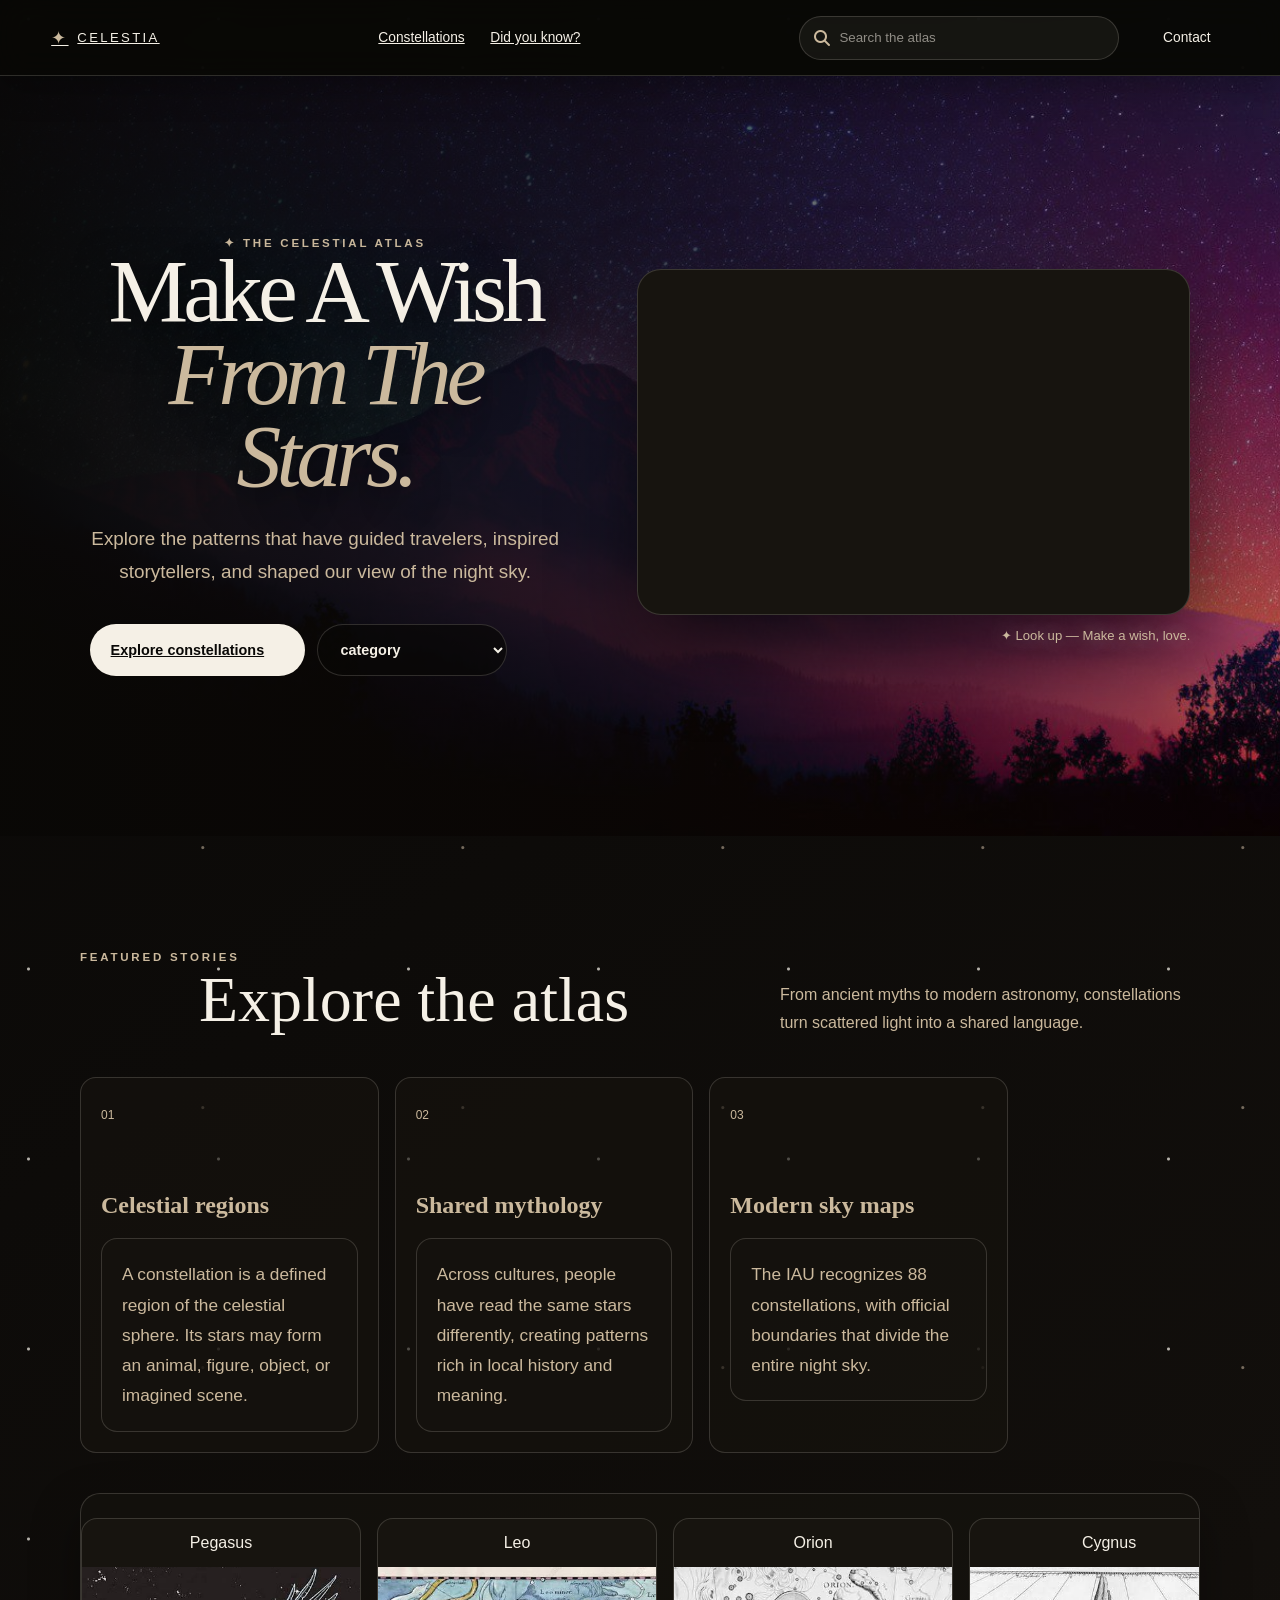
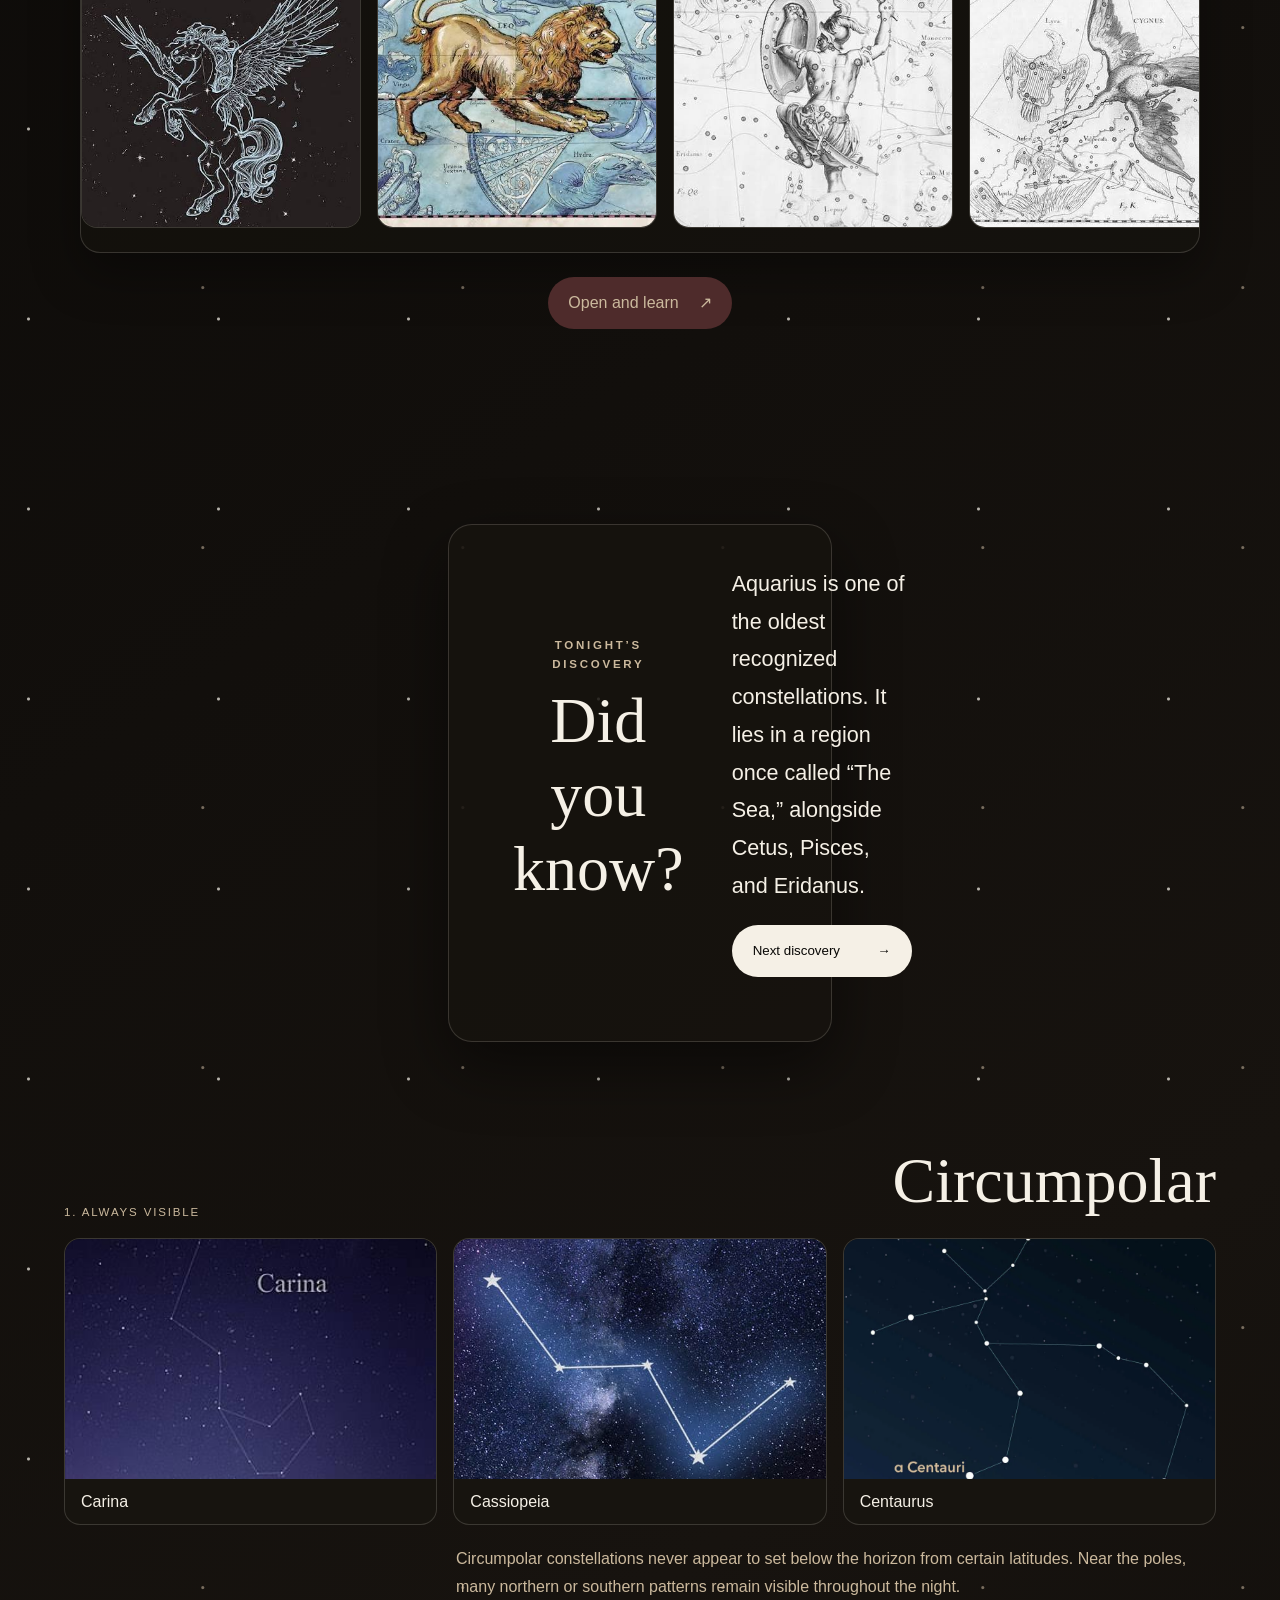
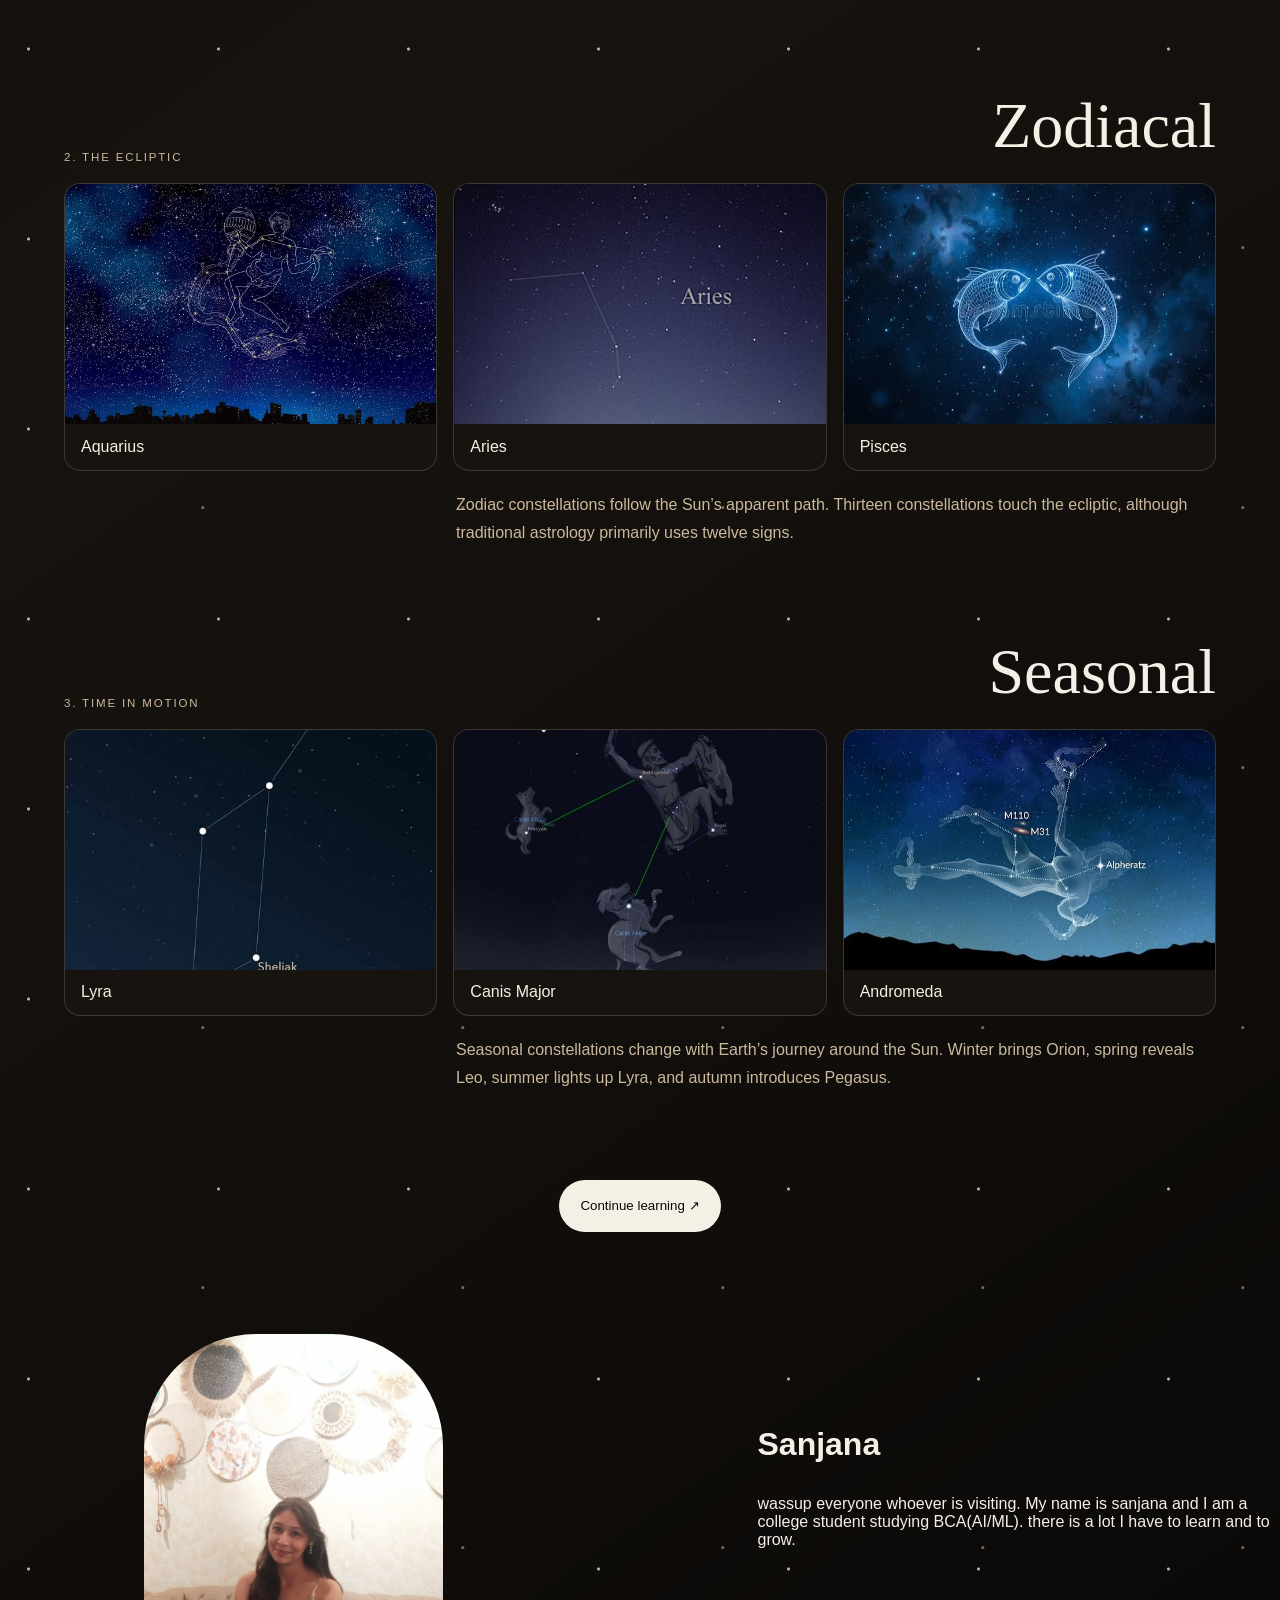
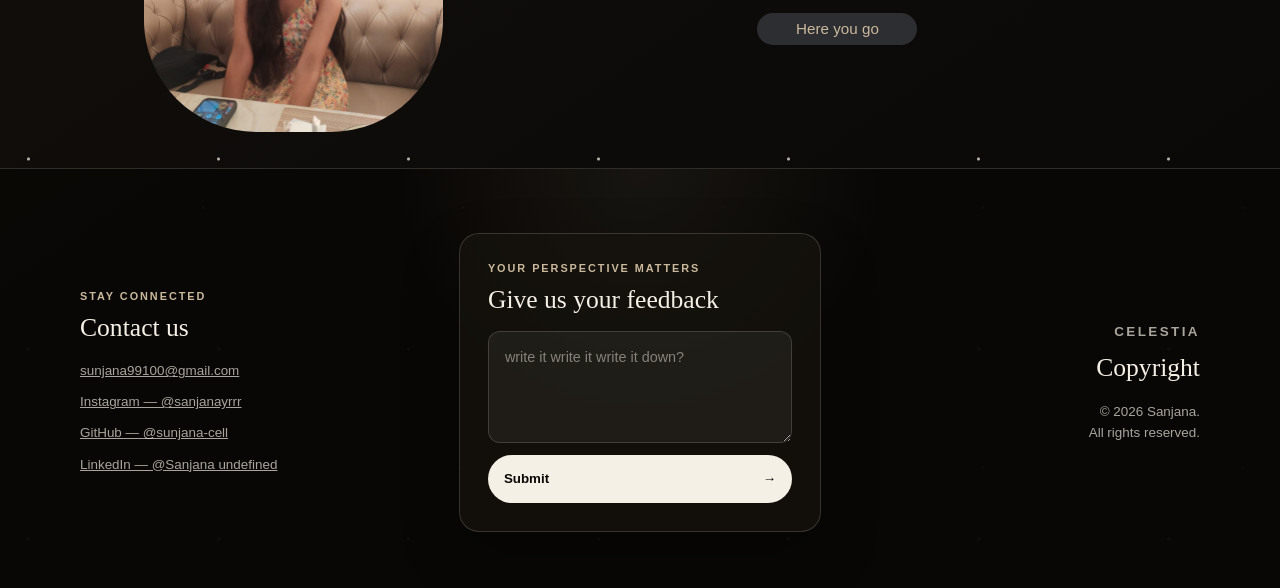
==== commit 336e9fc4: "added about me" ====
--- a/constellation.html
+++ b/constellation.html
@@ -185,6 +185,17 @@
     </section>
   </main>
 
+  <div class="sanjana">
+    <div id="imgsun">
+      <img src="sun2.jpg" alt="Sanjana's profile picture">
+    </div>
+
+    <div id="info">
+      <h1 id="intro">Sanjana</h1>
+      <p id="intro2">wassup everyone whoever is visiting. My name is sanjana and I am a college student studying BCA(AI/ML). there is a lot I have to learn and to grow.</p> 
+        <a href="sun.html"><button id="sunmore">Here you go</button></a>
+    </div>
+  </div>
   <footer aria-label="Site footer">
         <div id="last">
             <section id="contactji" aria-labelledby="contact-heading">
--- a/style.css
+++ b/style.css
@@ -3,8 +3,6 @@
     margin: 0;
     box-sizing: border-box;
 }
-
-html { scroll-behavior: smooth; }
 
 body {
   font-family: Inter, "Segoe UI", Arial, sans-serif;
@@ -202,14 +200,13 @@
     gap: 1rem; 
 }
 
-#aboutauthor,
 #types12,
 select {
   min-height: 48px;
   border: 1px solid var(--line);
   border-radius: 999px;
-  background: rgba(23, 19, 15, 0.78);
-  color: var(--ivory);
+  background: rgba(20, 64, 82, 0.78);
+  color: white;
 }
 
 #shoot { 
@@ -348,35 +345,8 @@
     box-shadow: 0 1rem 2.5rem rgba(0, 0, 0, 0.5); 
 }
 
-#funcircum { 
-    max-width: 58rem; 
-    margin-inline: auto; 
-    padding-inline: 1rem; 
-}
-
-#fncir { 
-    color: var(--sand); 
-    line-height: 1.8; 
-    text-shadow: none; 
-}
-
-#chatbot { 
-    border: 1px solid var(--line); 
-    background: var(--charcoal); 
-}
-
 #chatnav h1 { 
     background: var(--sand); 
-    color: var(--void); 
-}
-
-#botmsg { 
-    background: var(--umber); 
-}
-
-#botfoot input,
-#sendbtn { 
-    background: var(--ivory); 
     color: var(--void); 
 }
 
@@ -715,14 +685,17 @@
   padding: 0 1.25rem;
   border: 1px solid var(--line);
   border-radius: 999px;
-  color: var(--ivory);
+  text-decoration: none;
+  background: rgb(78, 43, 43);
+  border: none;
+  color: #cbb99d;
 }
 
 #knowmore a:hover { 
-    background: rgba(0, 0, 0, 0.09); 
-    color: var(--starlight);    
-    color: var(--starlight);
+   color: white;
+   border: 1px solid white;
  }
+
 .fact-quiz {
   width: min(1120px, calc(100% - 2.5rem));
   min-height: 340px;
@@ -845,27 +818,6 @@
     cursor: pointer; 
 }
 
-#chatnav h2 { 
-    height: 54px; 
-    display: flex; 
-    align-items: center; 
-    justify-content: center; 
-    gap: 0.5rem; 
-    margin: 0; 
-    background: var(--sand); 
-    color: var(--void); 
-    font-size: 0.9rem; 
-}
-
-#botmsg {
-     min-height: 100px; 
-     margin: 1rem; 
-     padding: 1rem; 
-     border: 1px solid var(--line); 
-     border-radius: 0.75rem; 
-     background: var(--umber); 
-}
-
 @media (max-width: 900px) {
     body {
         overflow-x: hidden;
@@ -1783,4 +1735,81 @@
   .category-heading h2 {
     font-size: 2.25rem;
   }
+}
+
+.sanjana {
+    display: flex;
+    justify-content: center;
+    align-items: center;
+    margin-left: 9rem;
+    gap: 1rem;
+}
+
+.sanjana img{
+  max-width:100%;
+  width: 50%;
+  height: auto;
+  object-fit: cover;
+  border-top-left-radius: 7rem;
+  border-bottom-left-radius: 7rem;
+  border-top-right-radius: 7rem;
+  border-bottom-right-radius: 7rem;
+}
+
+.sanjana img:hover{
+  cursor: pointer;
+}
+
+ #info{
+    display: flex;
+    flex-direction: column;
+    align-items: flex-start;
+    gap: 2rem;
+ }
+
+ #sunmore{
+  margin-top: 2rem;
+  width: 10rem;
+  height: 2rem;
+  font-size: 0.95rem;
+  border-top-left-radius: 1rem;
+  border-bottom-left-radius: 1rem;
+  border-top-right-radius: 1rem;
+  border-bottom-right-radius: 1rem;
+  border: none;
+  background-color: #2c2e31;
+  color: #cbb99d;
+  text-align: center;
+ }
+
+ #sunmore:hover{
+  cursor: pointer;
+  background-color: #cbb99d;
+  color: #2c2e31;
+  transition: all 0.2s ease-in-out;
+ }
+
+ @media (max-width: 620px) {
+  .sanjana {
+    margin-left: 0;
+    flex-direction: column;
+    gap: 1rem;
+  }
+
+  .sanjana img {
+    width: 50%;
+    height: auto;
+    margin-left: 25%;
+    border-radius: 1rem;
+  }
+
+  #info {
+    align-items: center;
+    text-align: center;
+  }
+
+  #sunmore {
+    width: 10rem;
+    font-size: 0.85rem;
+  }
 }
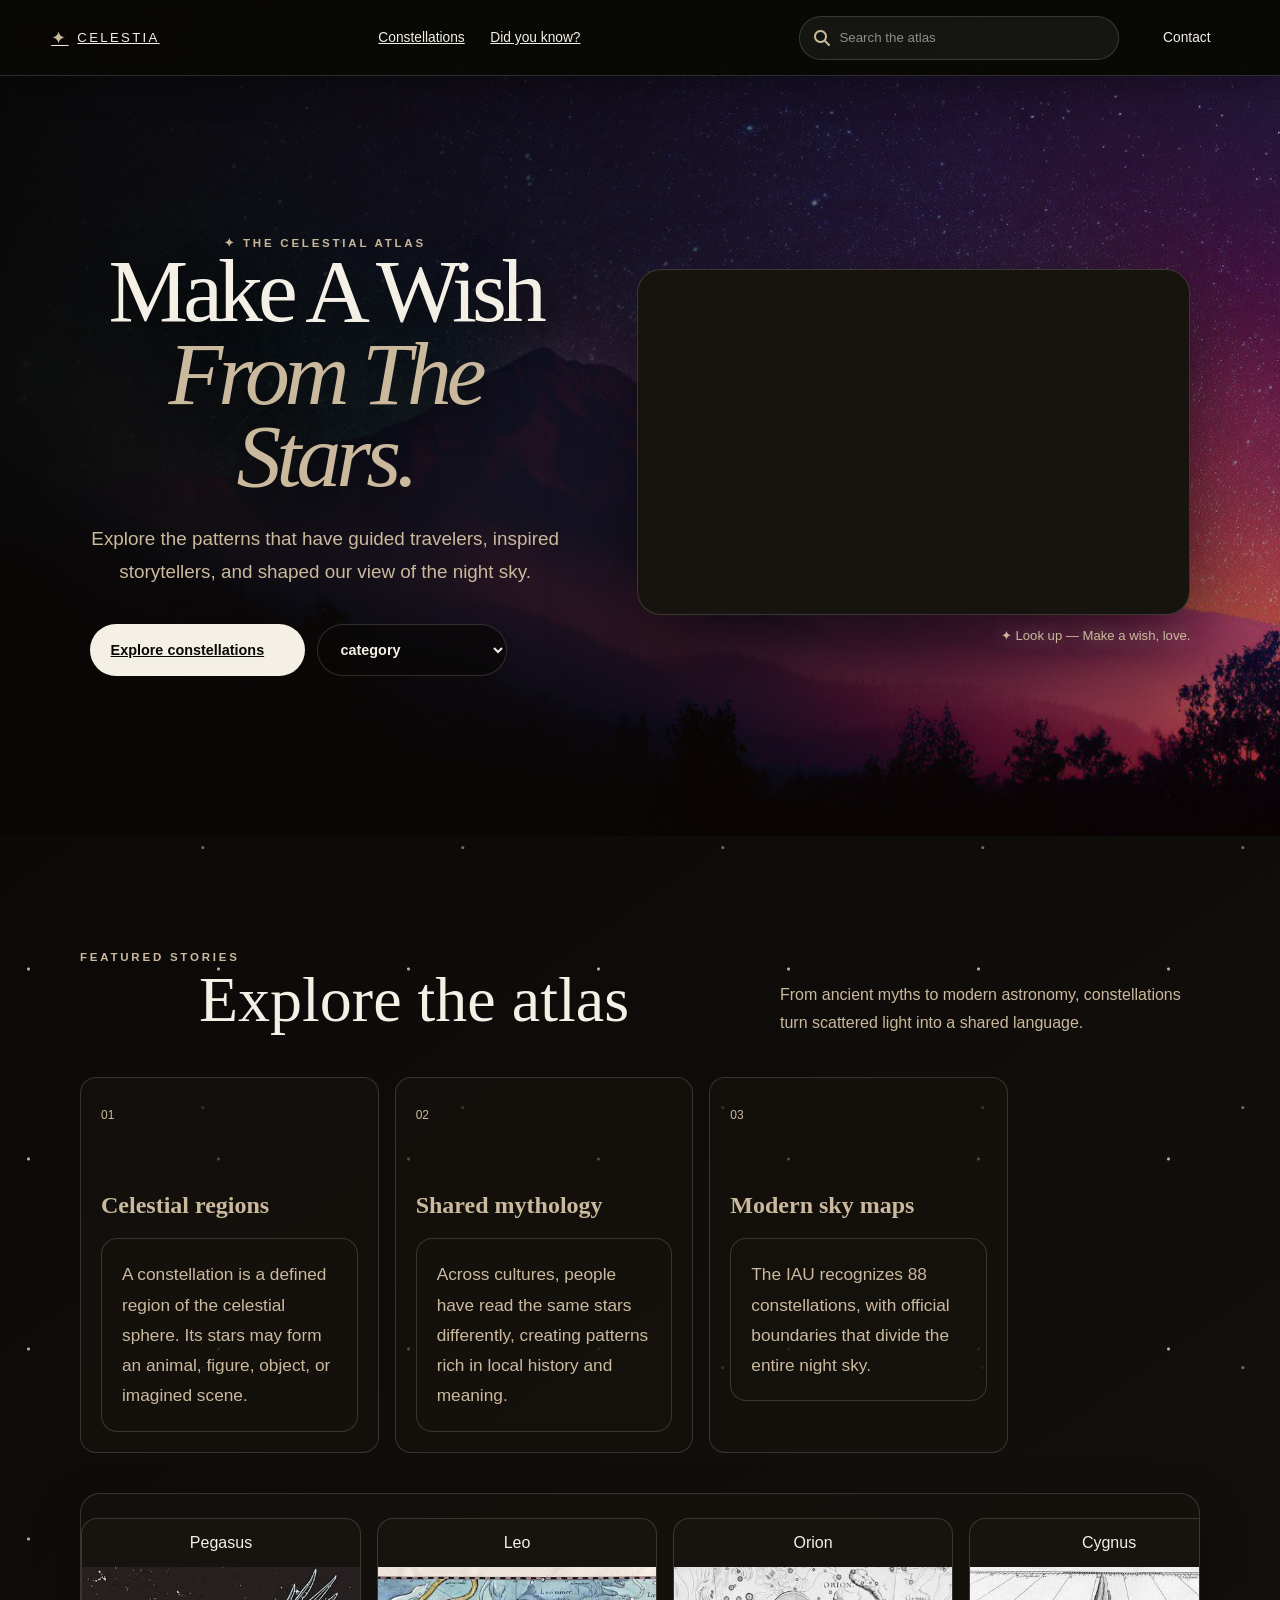
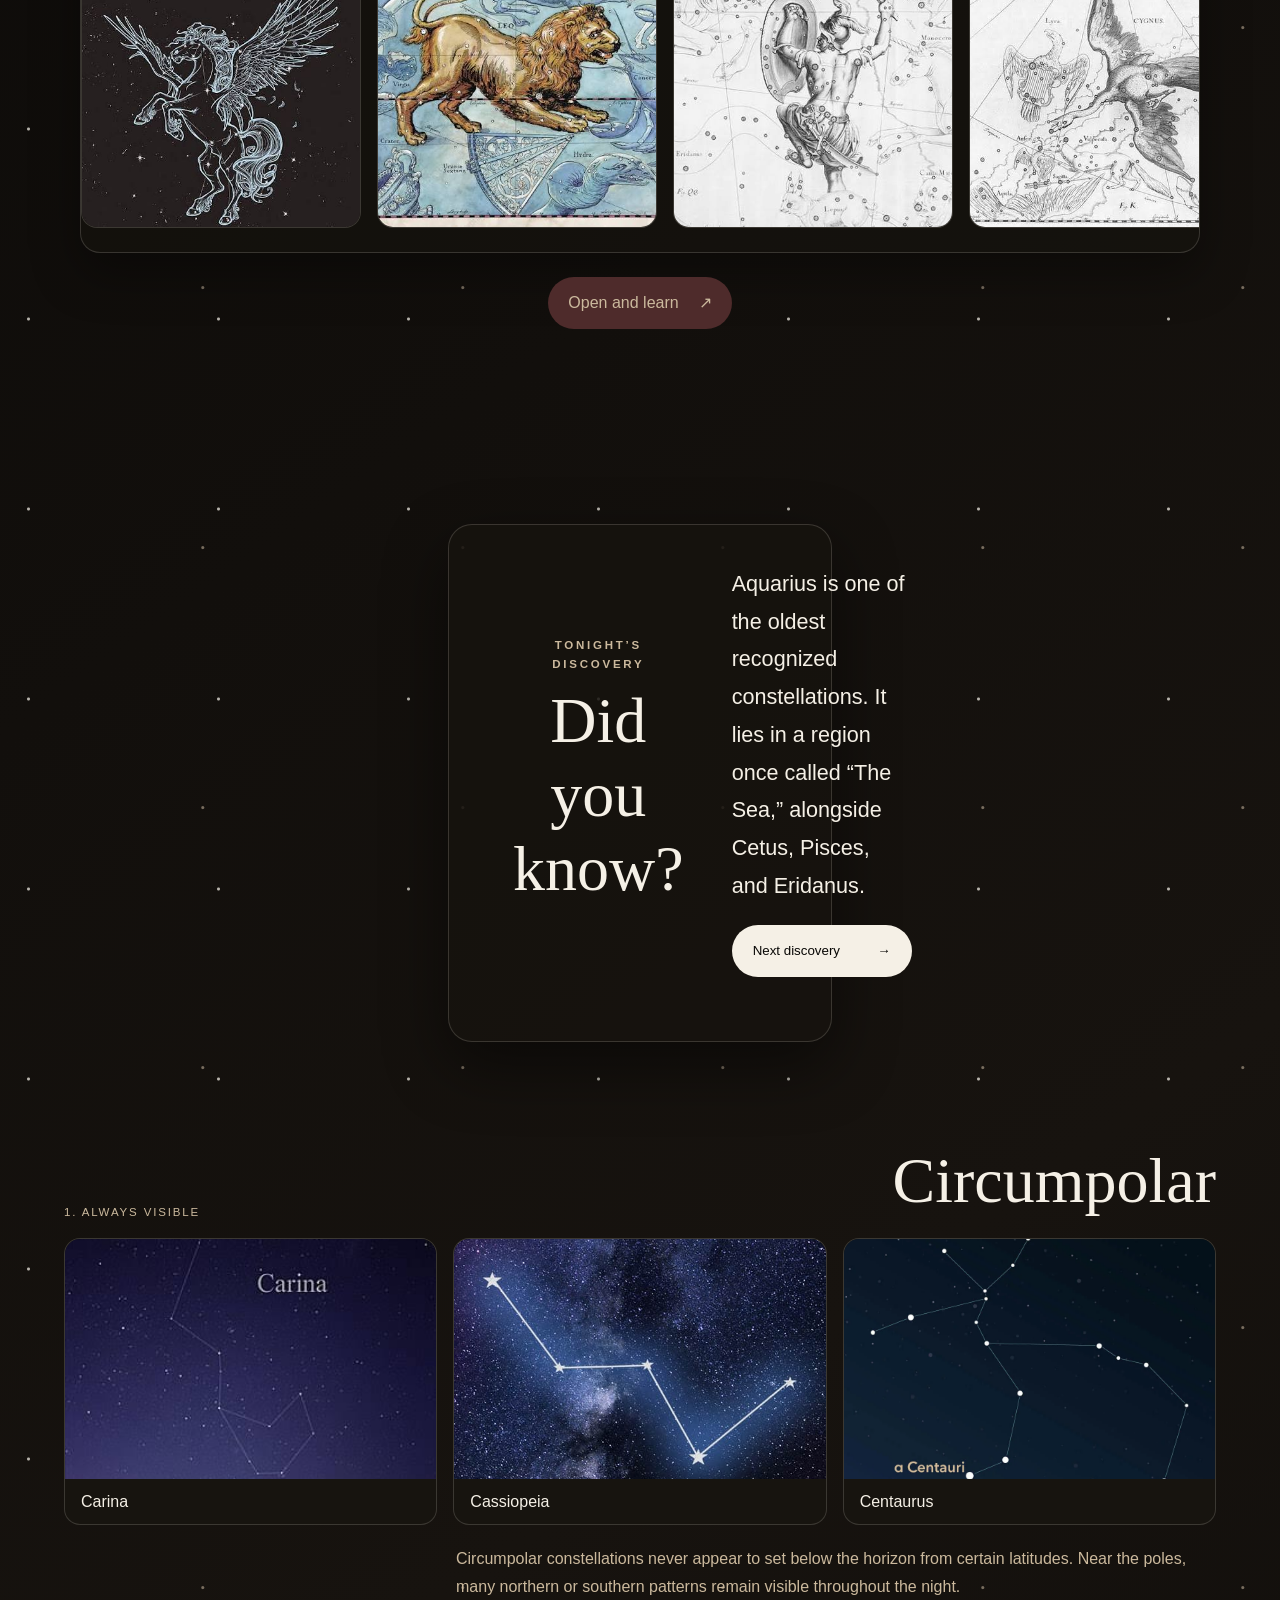
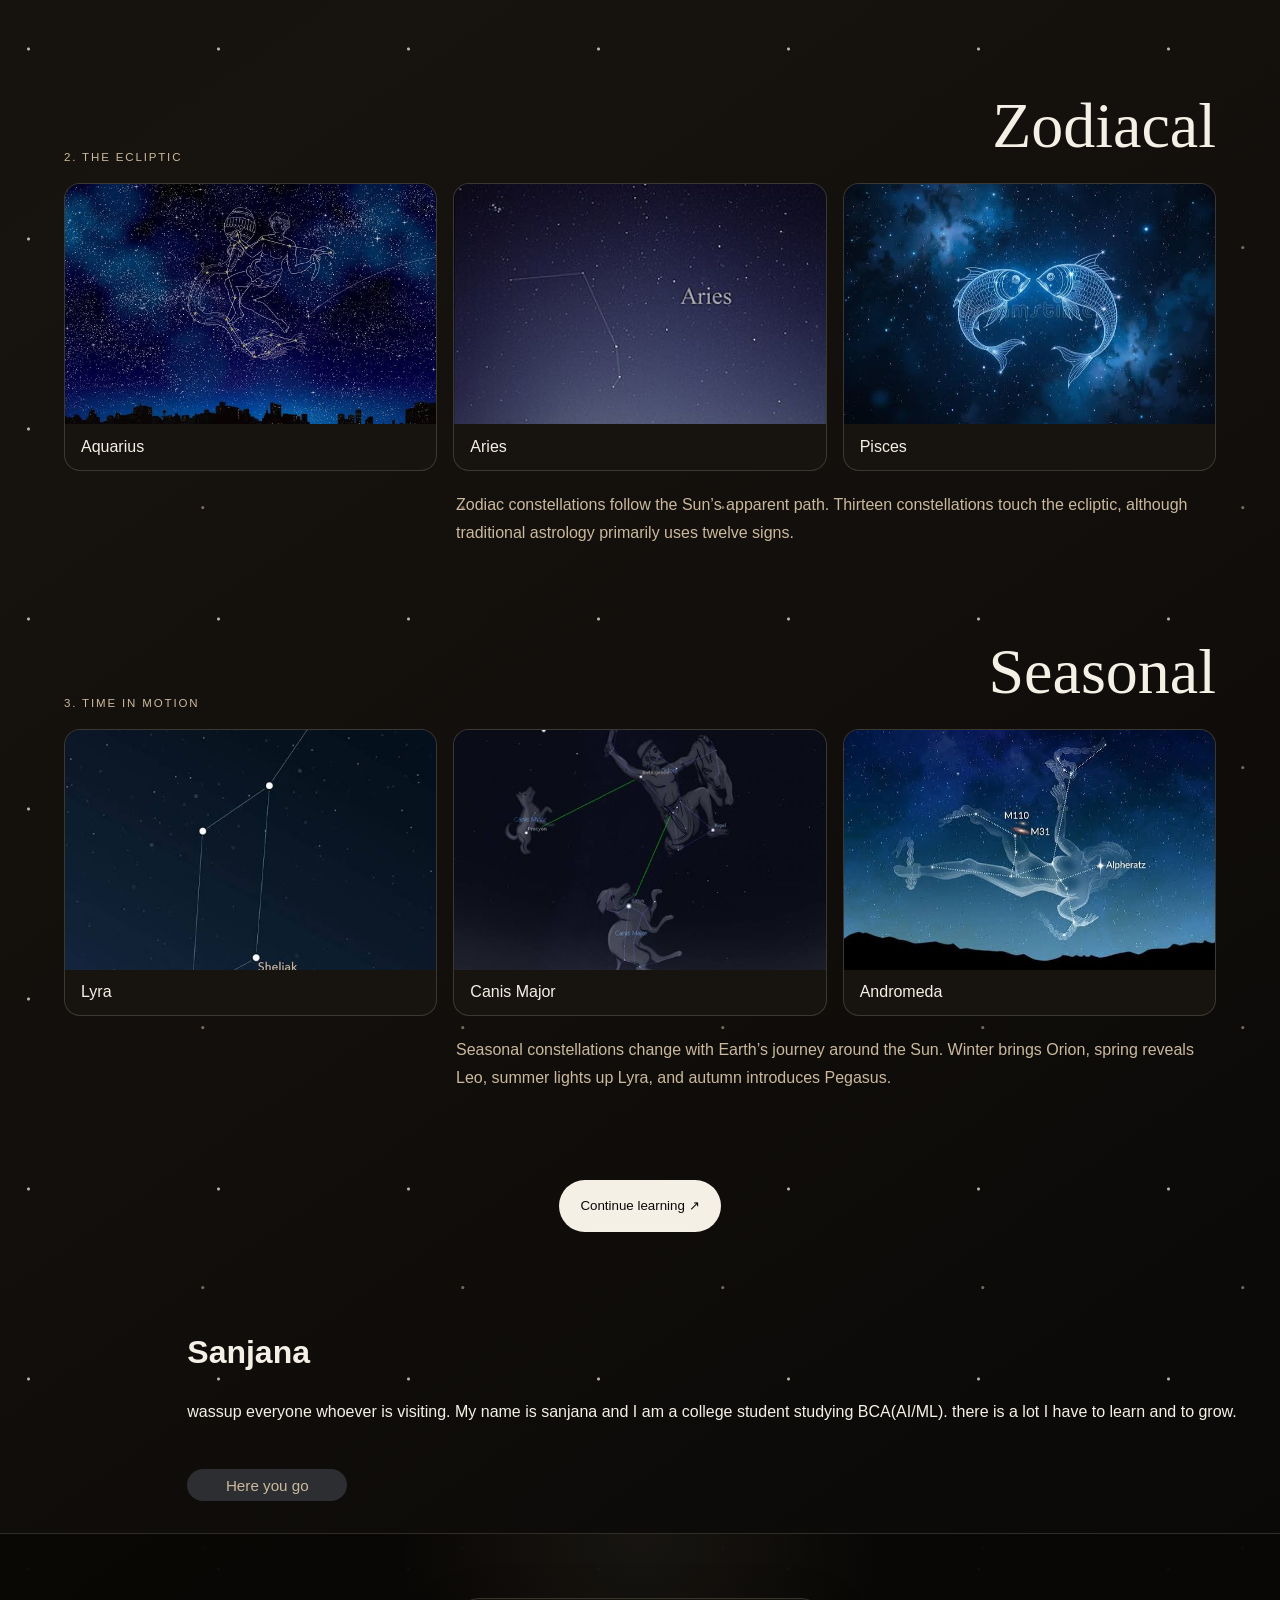
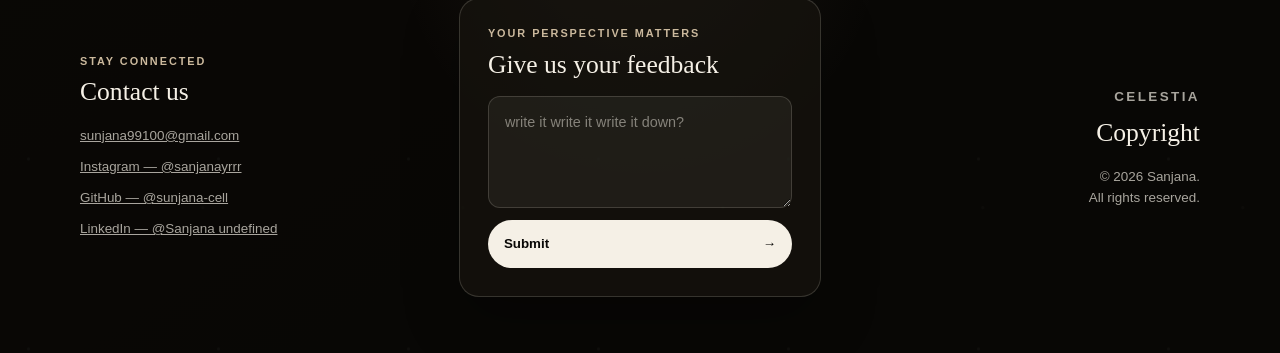
==== commit 18ef9741: "debug" ====
--- a/constellation.html
+++ b/constellation.html
@@ -186,9 +186,6 @@
   </main>
 
   <div class="sanjana">
-    <div id="imgsun">
-      <img src="sun2.jpg" alt="Sanjana's profile picture">
-    </div>
 
     <div id="info">
       <h1 id="intro">Sanjana</h1>
--- a/style.css
+++ b/style.css
@@ -1745,21 +1745,6 @@
     gap: 1rem;
 }
 
-.sanjana img{
-  max-width:100%;
-  width: 50%;
-  height: auto;
-  object-fit: cover;
-  border-top-left-radius: 7rem;
-  border-bottom-left-radius: 7rem;
-  border-top-right-radius: 7rem;
-  border-bottom-right-radius: 7rem;
-}
-
-.sanjana img:hover{
-  cursor: pointer;
-}
-
  #info{
     display: flex;
     flex-direction: column;
@@ -1768,7 +1753,7 @@
  }
 
  #sunmore{
-  margin-top: 2rem;
+  margin-top: 1rem;
   width: 10rem;
   height: 2rem;
   font-size: 0.95rem;
@@ -1796,13 +1781,6 @@
     gap: 1rem;
   }
 
-  .sanjana img {
-    width: 50%;
-    height: auto;
-    margin-left: 25%;
-    border-radius: 1rem;
-  }
-
   #info {
     align-items: center;
     text-align: center;
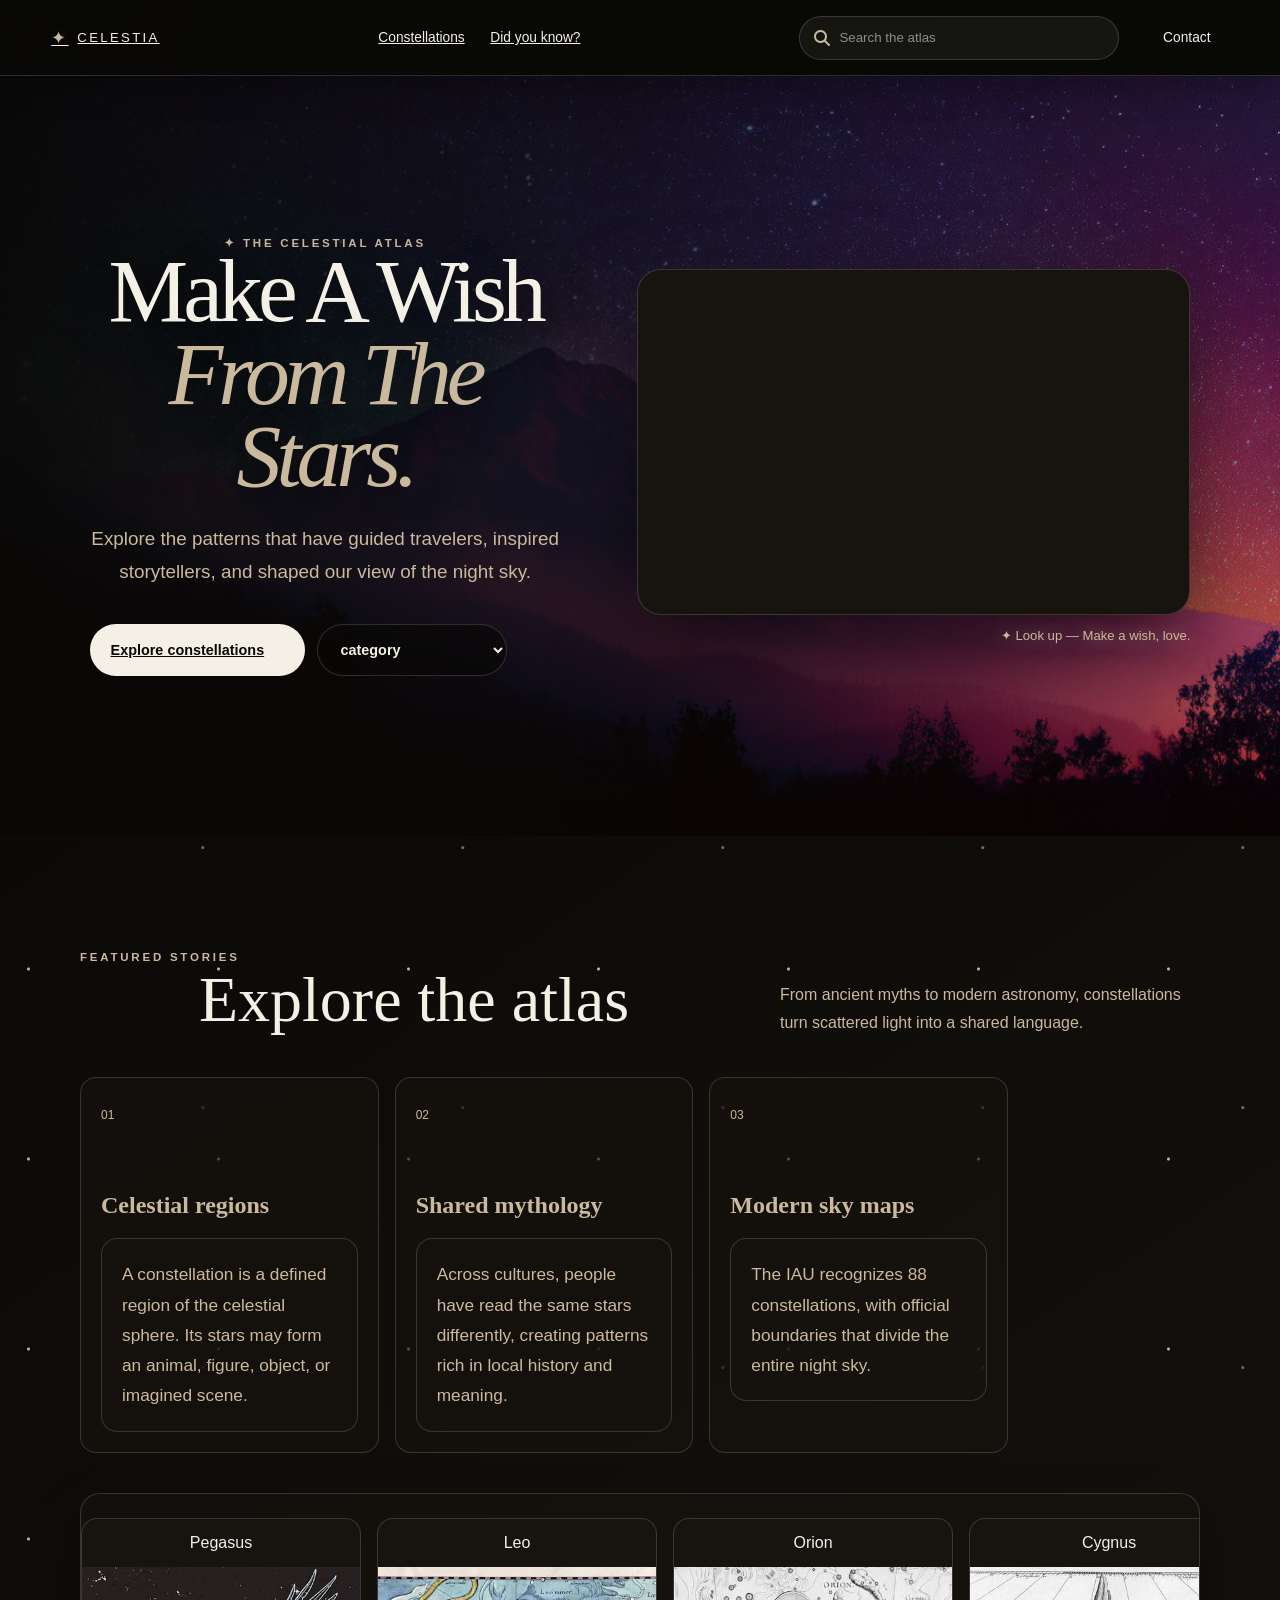
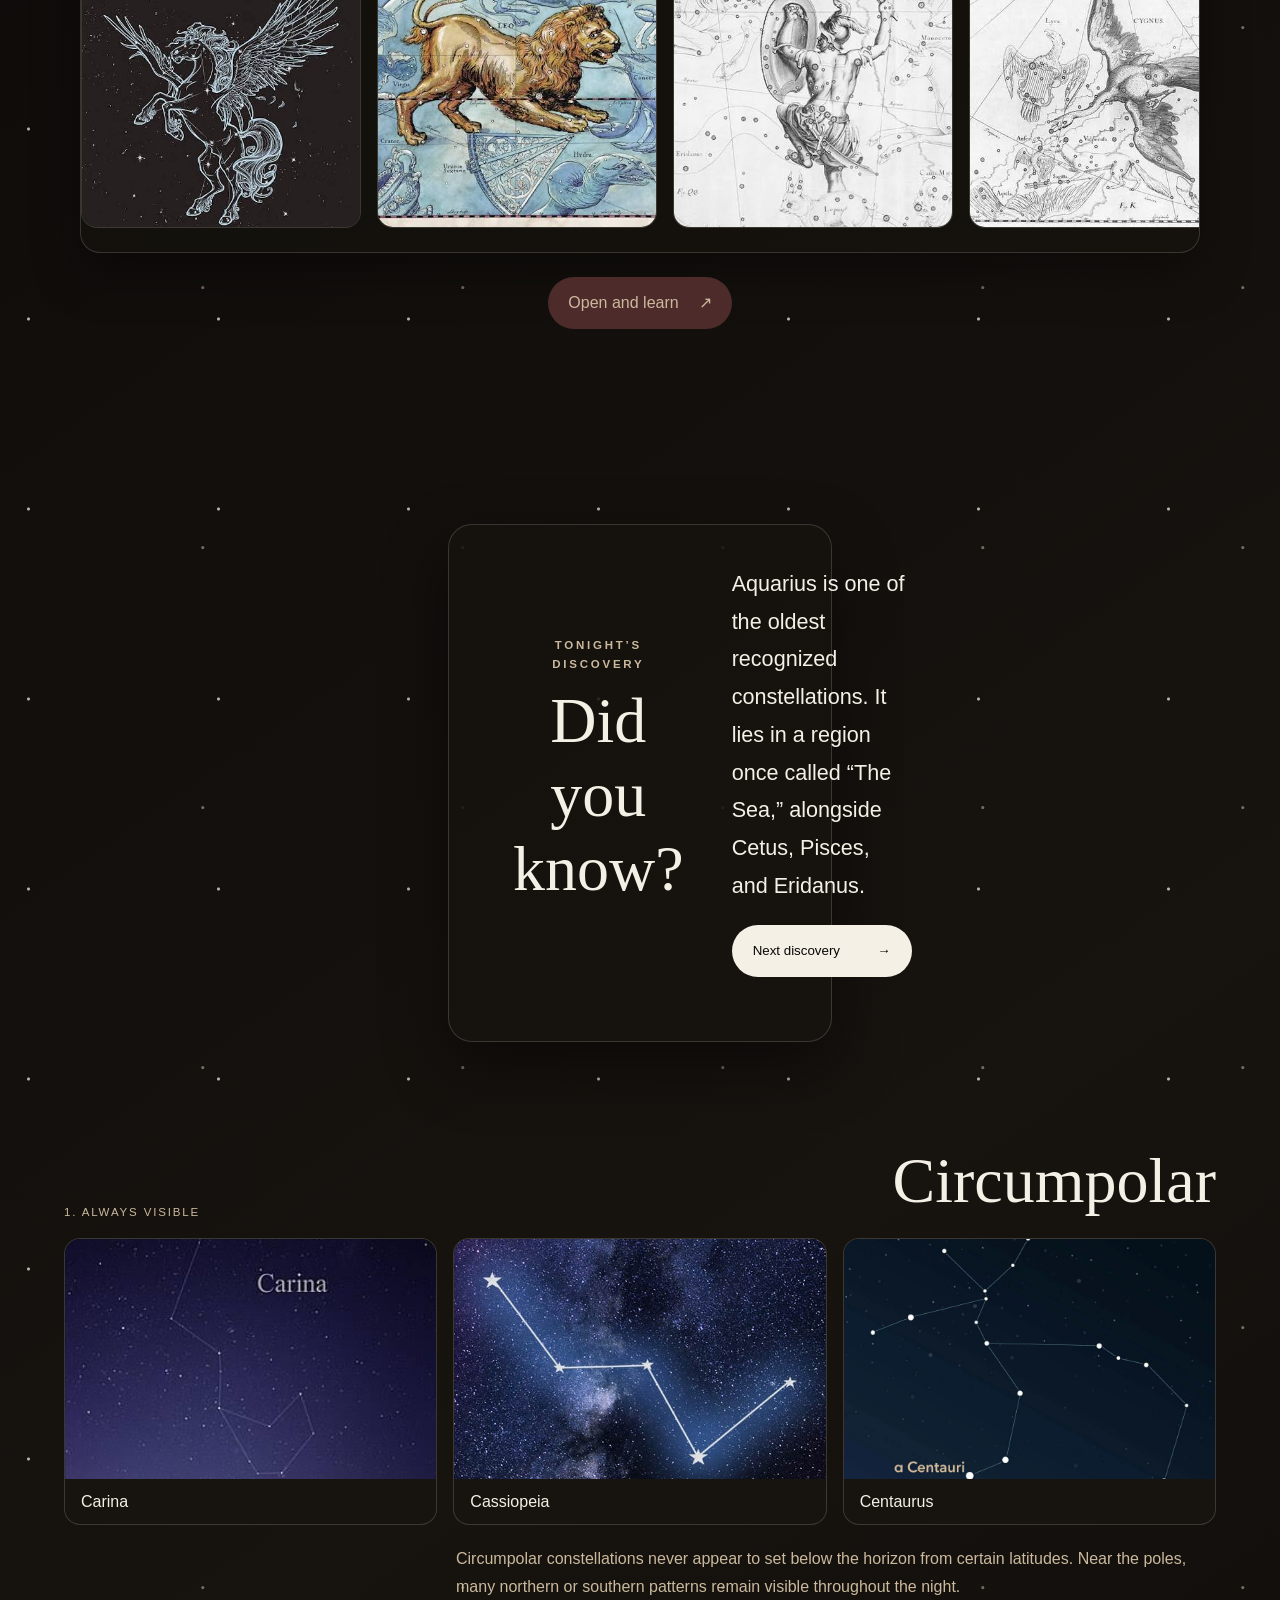
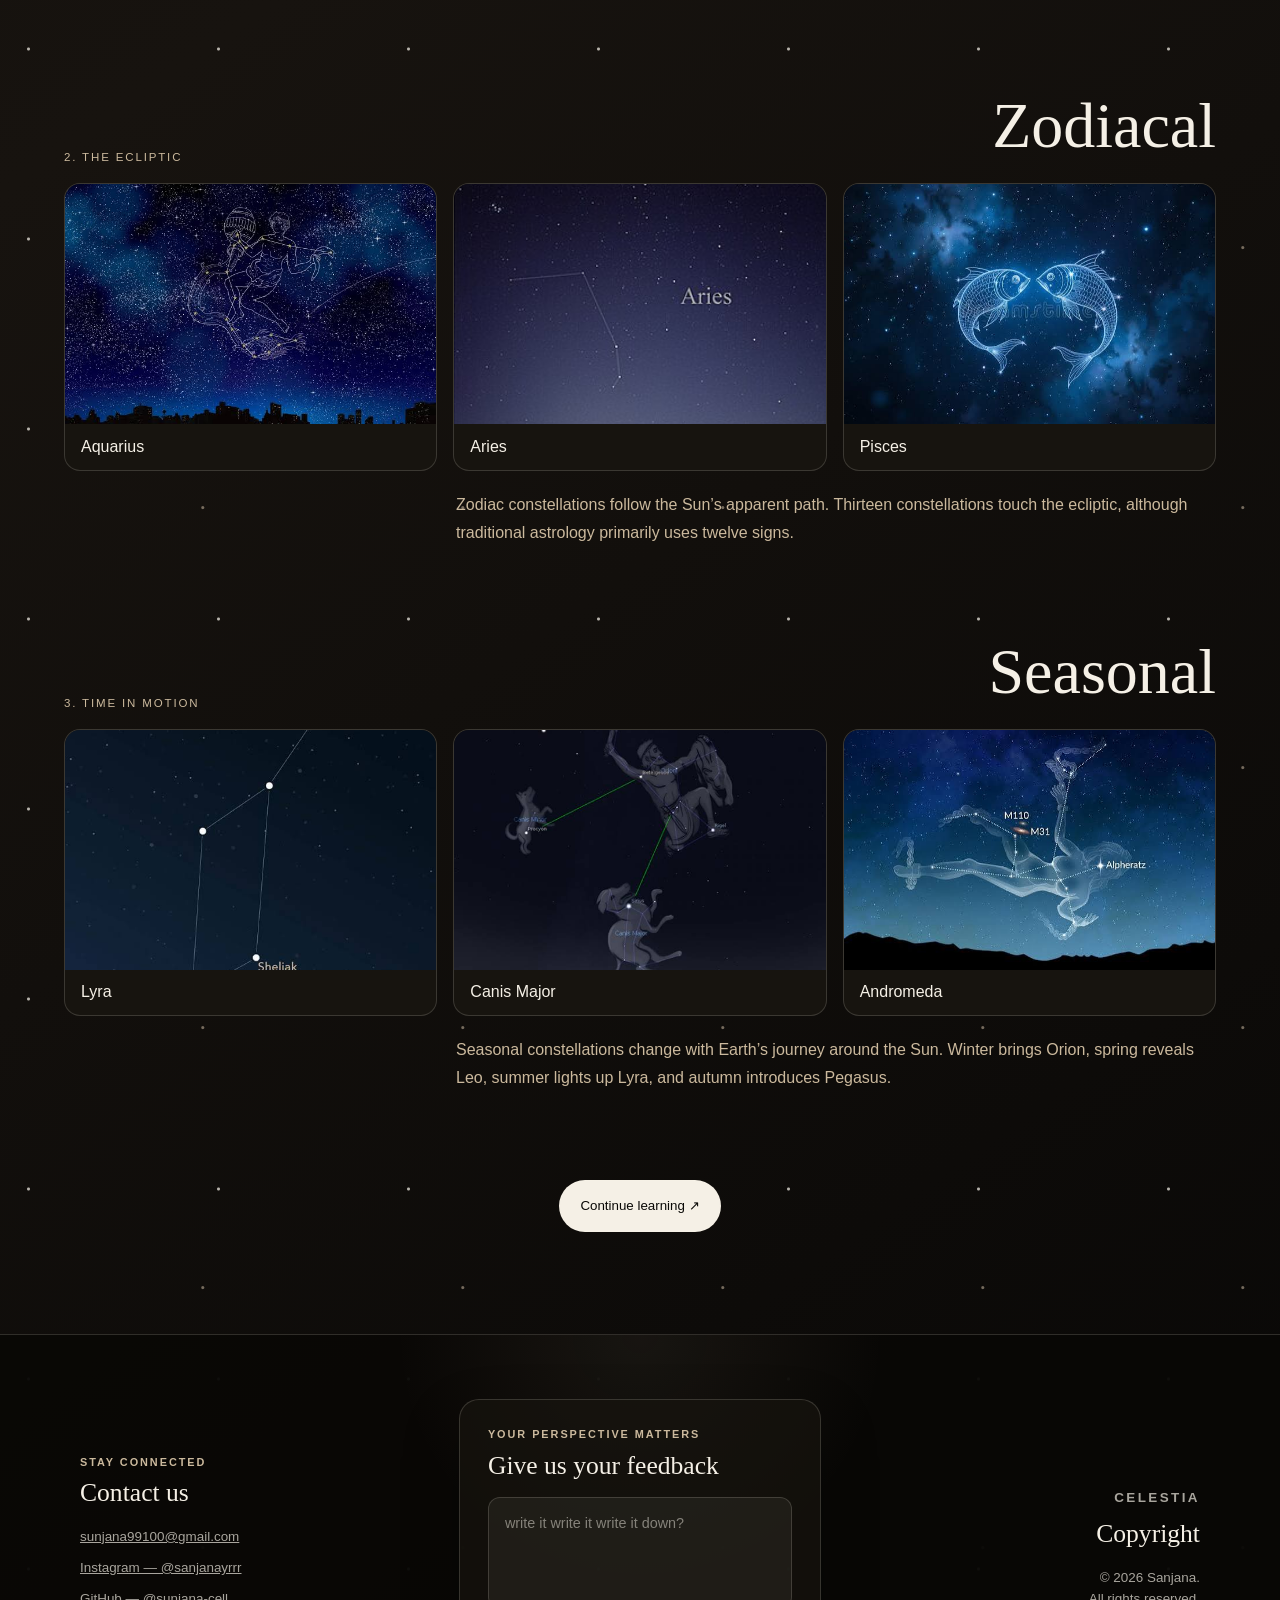
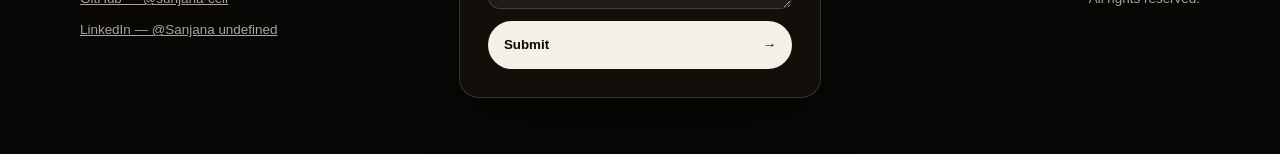
==== commit 369a327b: "removed file" ====
--- a/constellation.html
+++ b/constellation.html
@@ -185,14 +185,6 @@
     </section>
   </main>
 
-  <div class="sanjana">
-
-    <div id="info">
-      <h1 id="intro">Sanjana</h1>
-      <p id="intro2">wassup everyone whoever is visiting. My name is sanjana and I am a college student studying BCA(AI/ML). there is a lot I have to learn and to grow.</p> 
-        <a href="sun.html"><button id="sunmore">Here you go</button></a>
-    </div>
-  </div>
   <footer aria-label="Site footer">
         <div id="last">
             <section id="contactji" aria-labelledby="contact-heading">
--- a/style.css
+++ b/style.css
@@ -1735,59 +1735,4 @@
   .category-heading h2 {
     font-size: 2.25rem;
   }
-}
-
-.sanjana {
-    display: flex;
-    justify-content: center;
-    align-items: center;
-    margin-left: 9rem;
-    gap: 1rem;
-}
-
- #info{
-    display: flex;
-    flex-direction: column;
-    align-items: flex-start;
-    gap: 2rem;
- }
-
- #sunmore{
-  margin-top: 1rem;
-  width: 10rem;
-  height: 2rem;
-  font-size: 0.95rem;
-  border-top-left-radius: 1rem;
-  border-bottom-left-radius: 1rem;
-  border-top-right-radius: 1rem;
-  border-bottom-right-radius: 1rem;
-  border: none;
-  background-color: #2c2e31;
-  color: #cbb99d;
-  text-align: center;
- }
-
- #sunmore:hover{
-  cursor: pointer;
-  background-color: #cbb99d;
-  color: #2c2e31;
-  transition: all 0.2s ease-in-out;
- }
-
- @media (max-width: 620px) {
-  .sanjana {
-    margin-left: 0;
-    flex-direction: column;
-    gap: 1rem;
-  }
-
-  #info {
-    align-items: center;
-    text-align: center;
-  }
-
-  #sunmore {
-    width: 10rem;
-    font-size: 0.85rem;
-  }
 }
